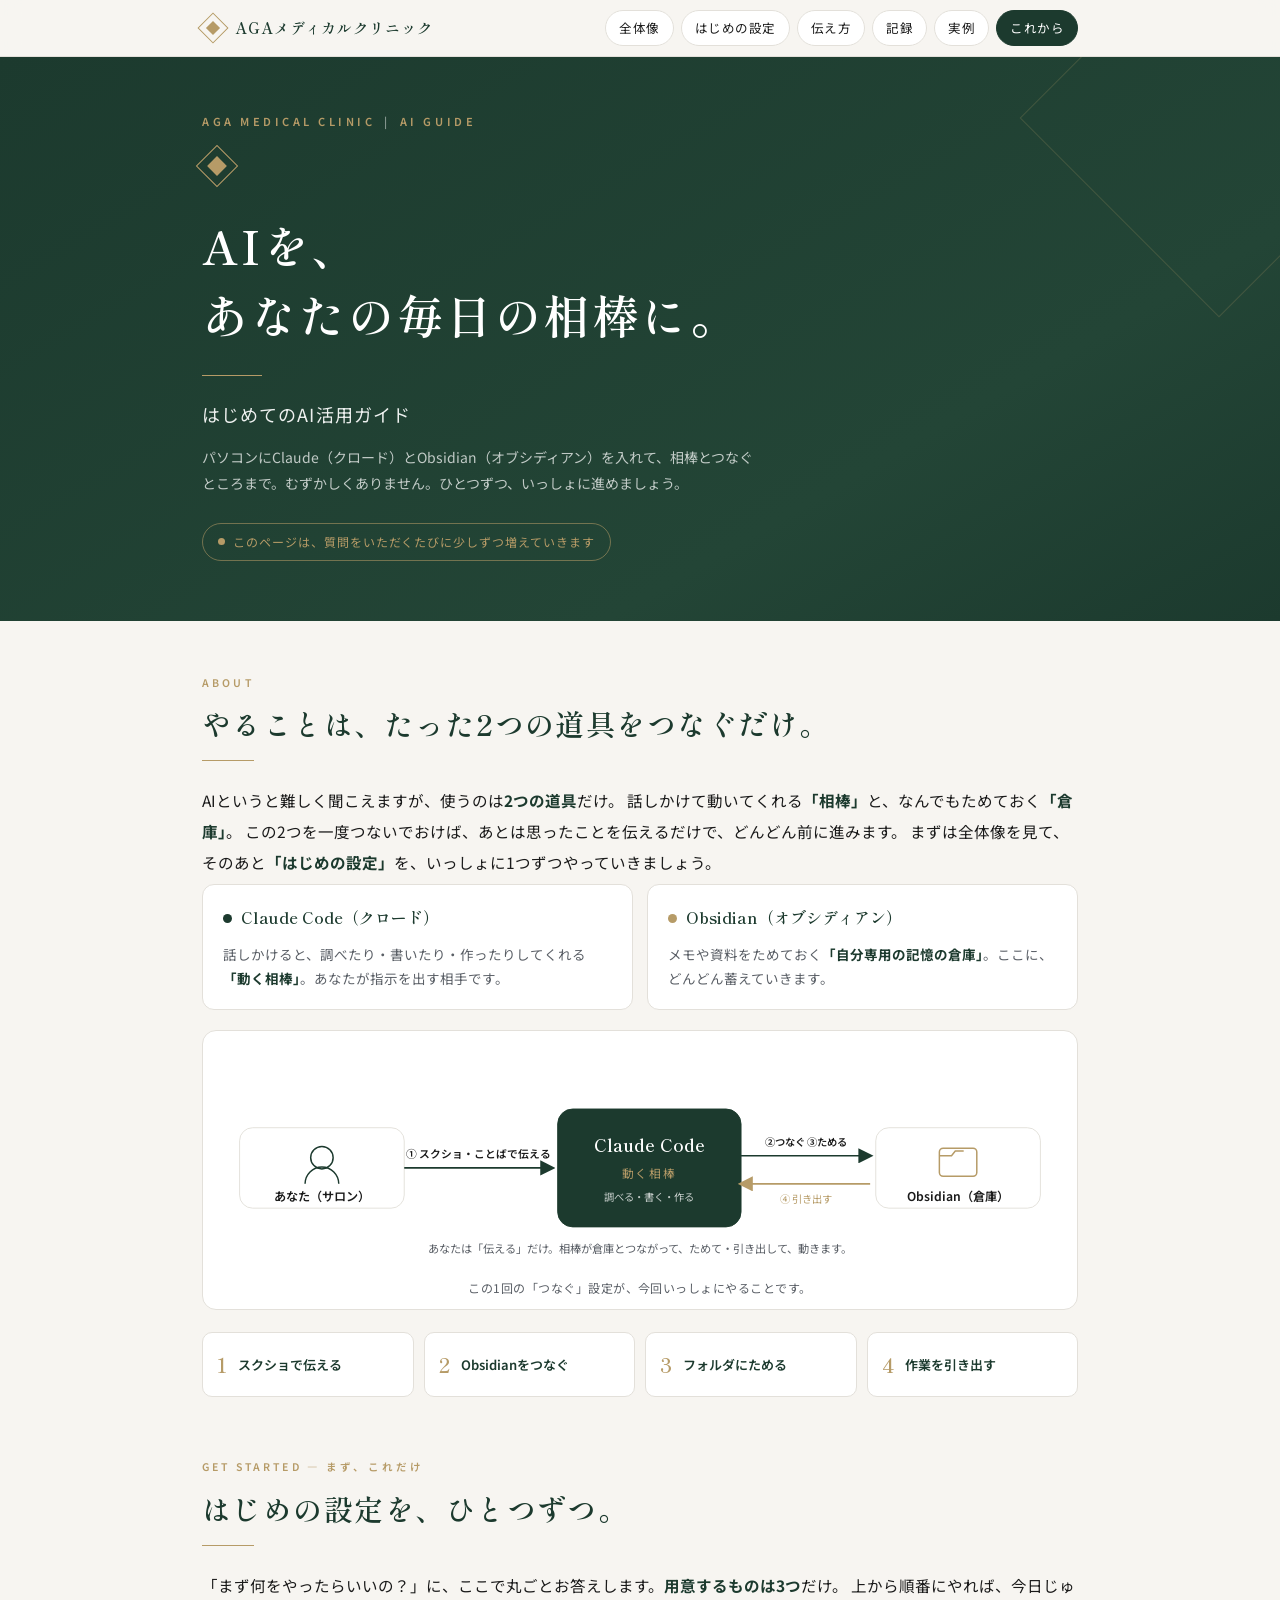
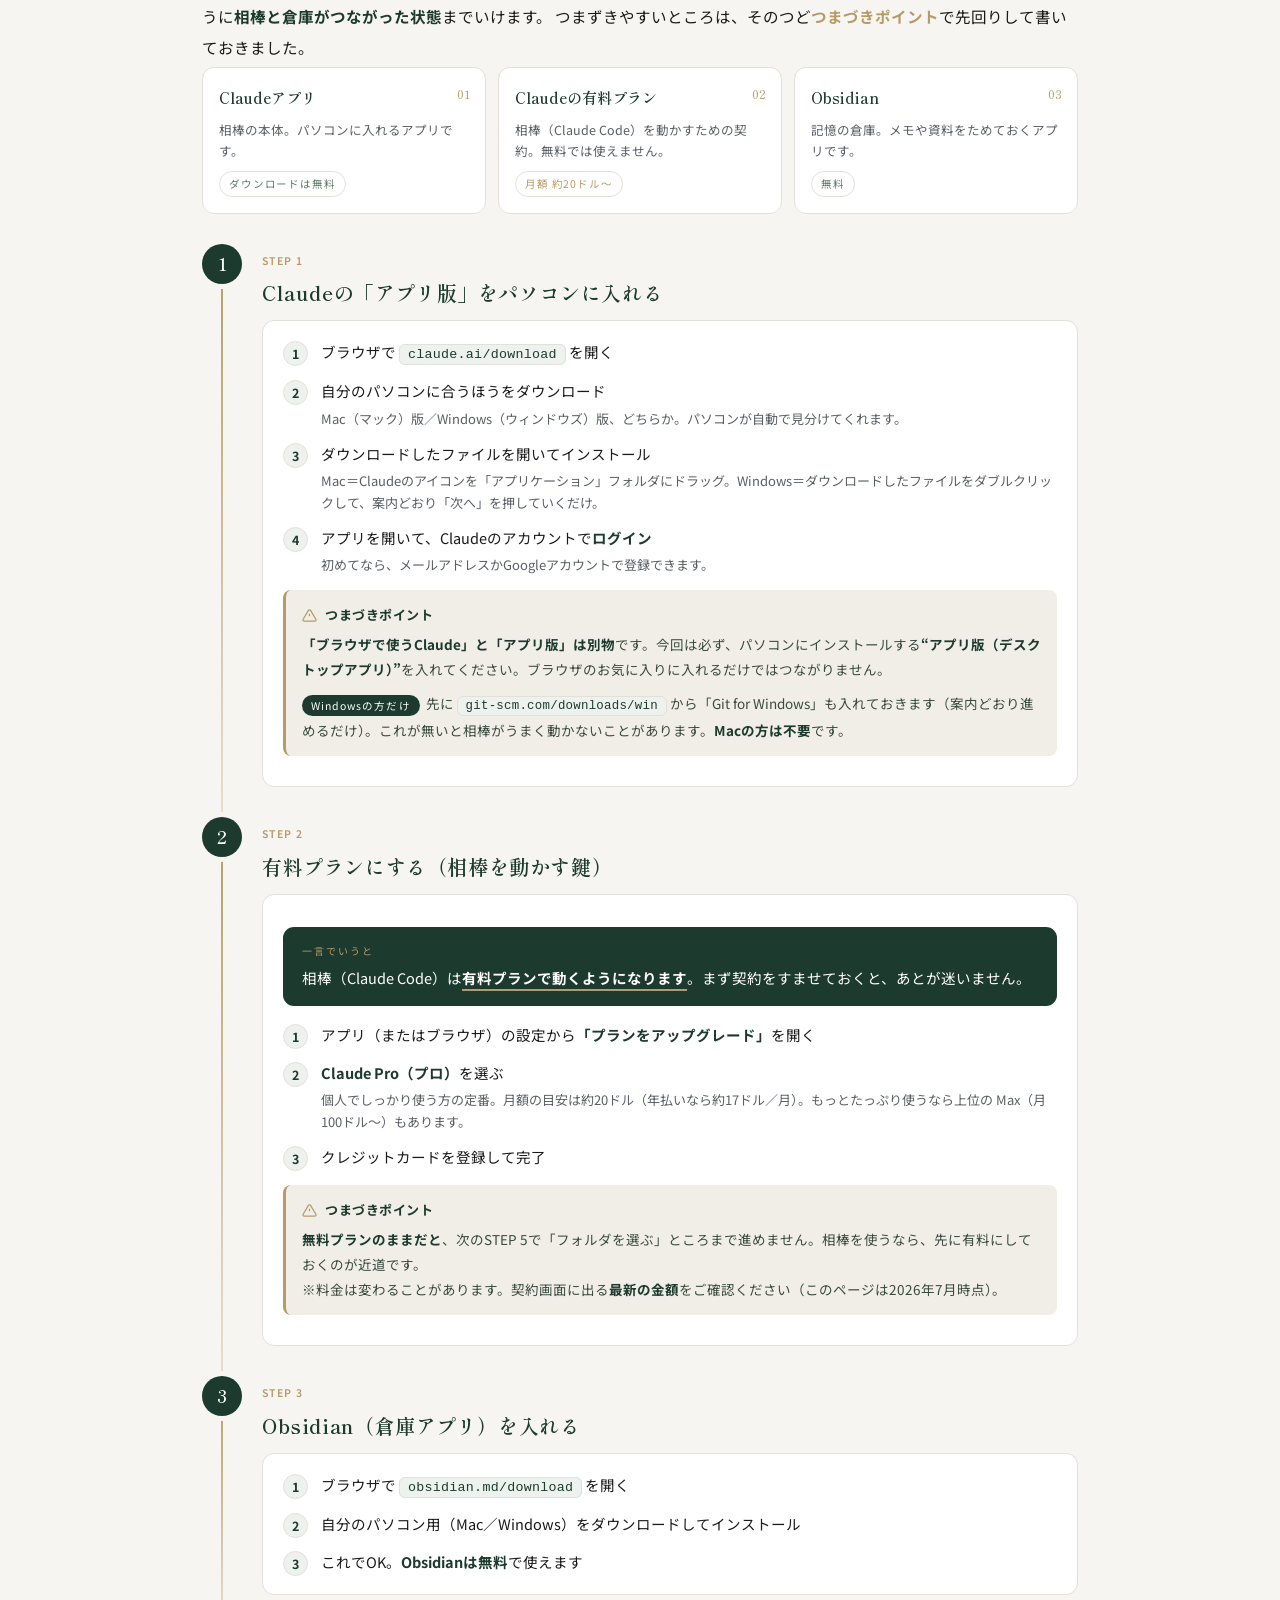
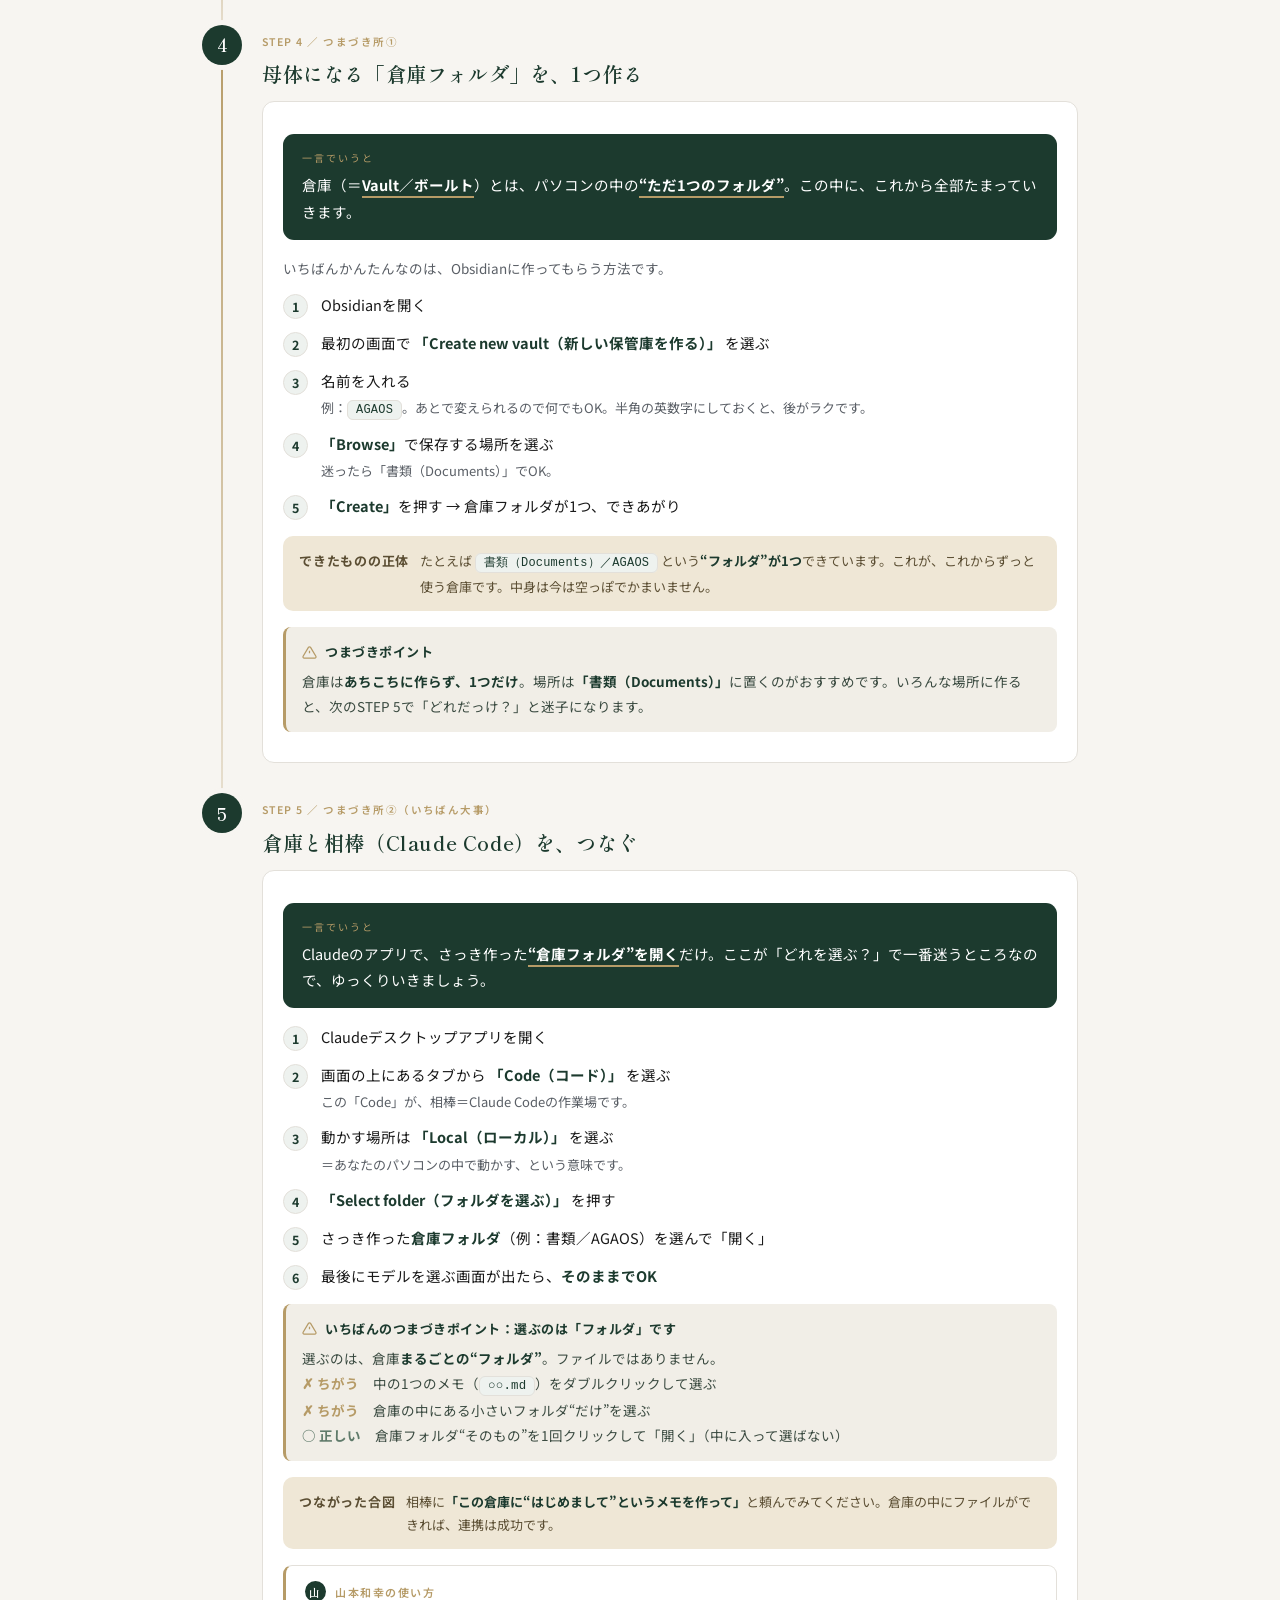
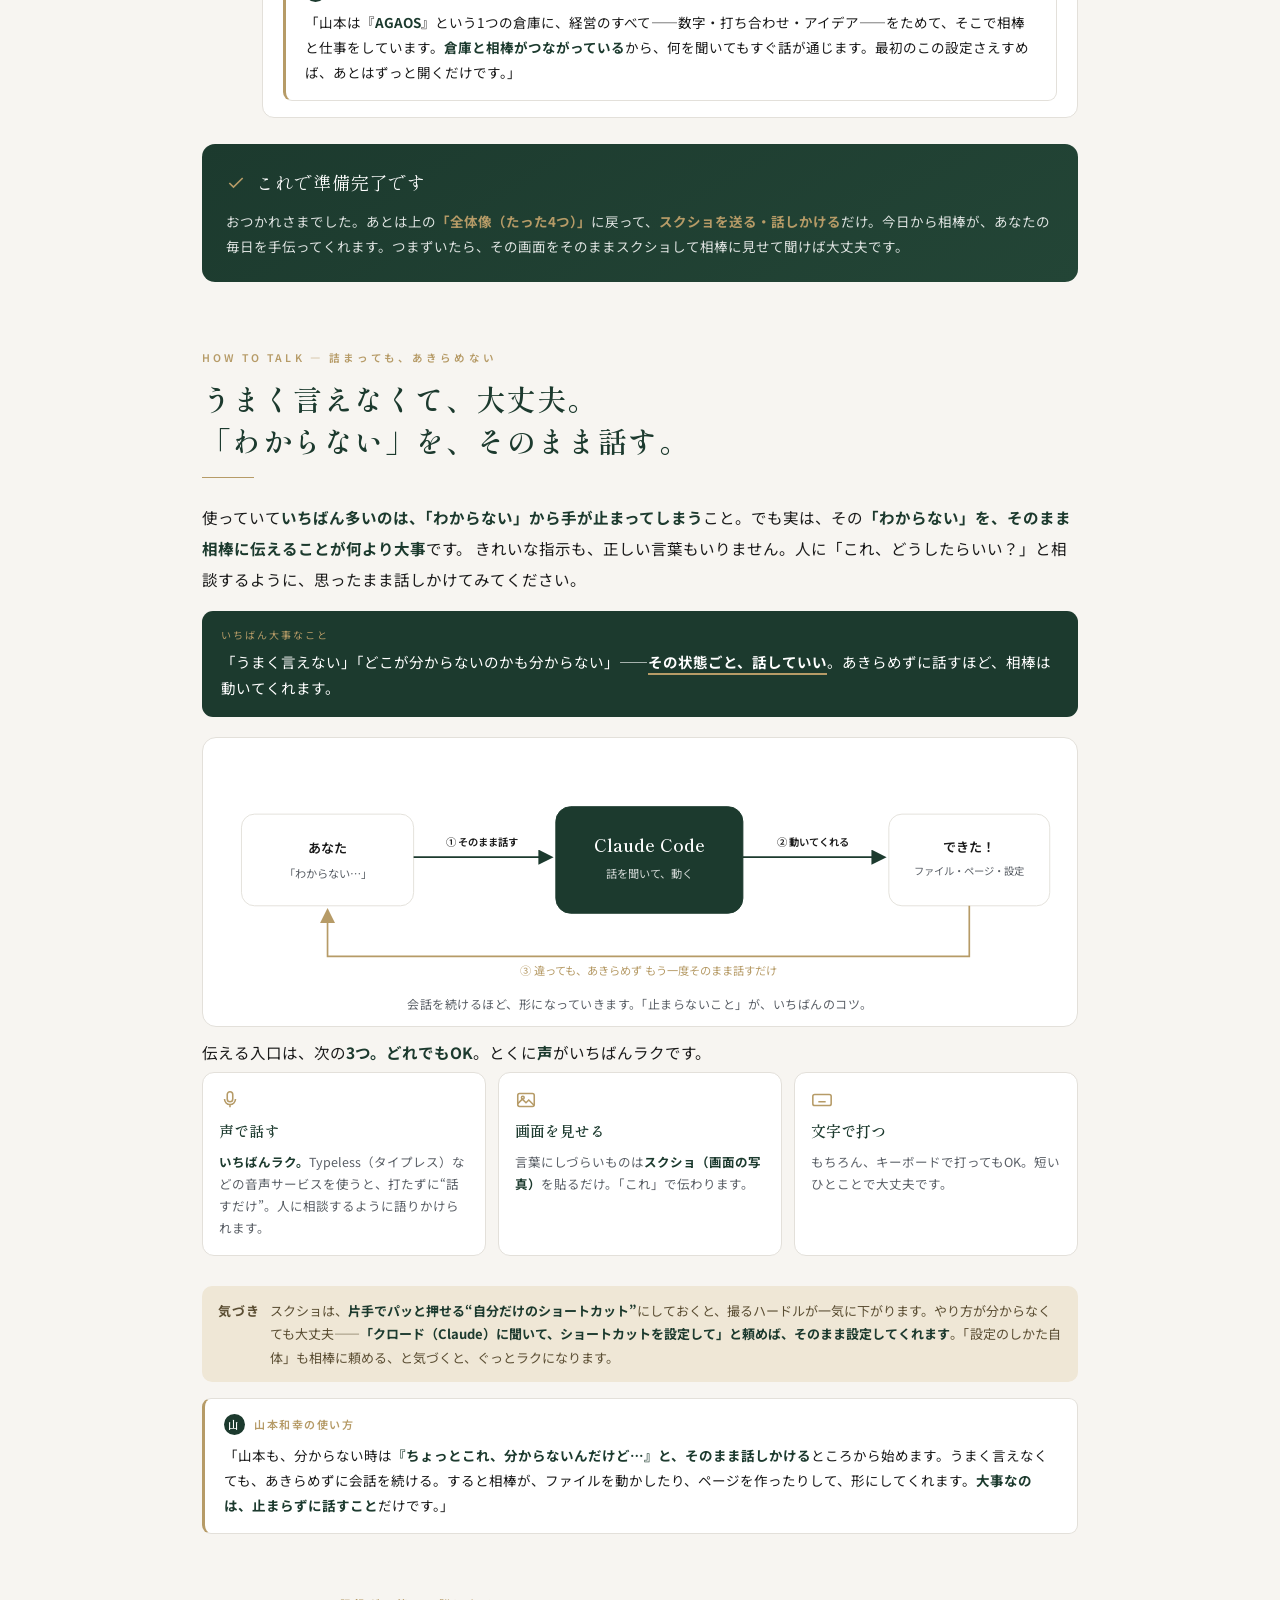
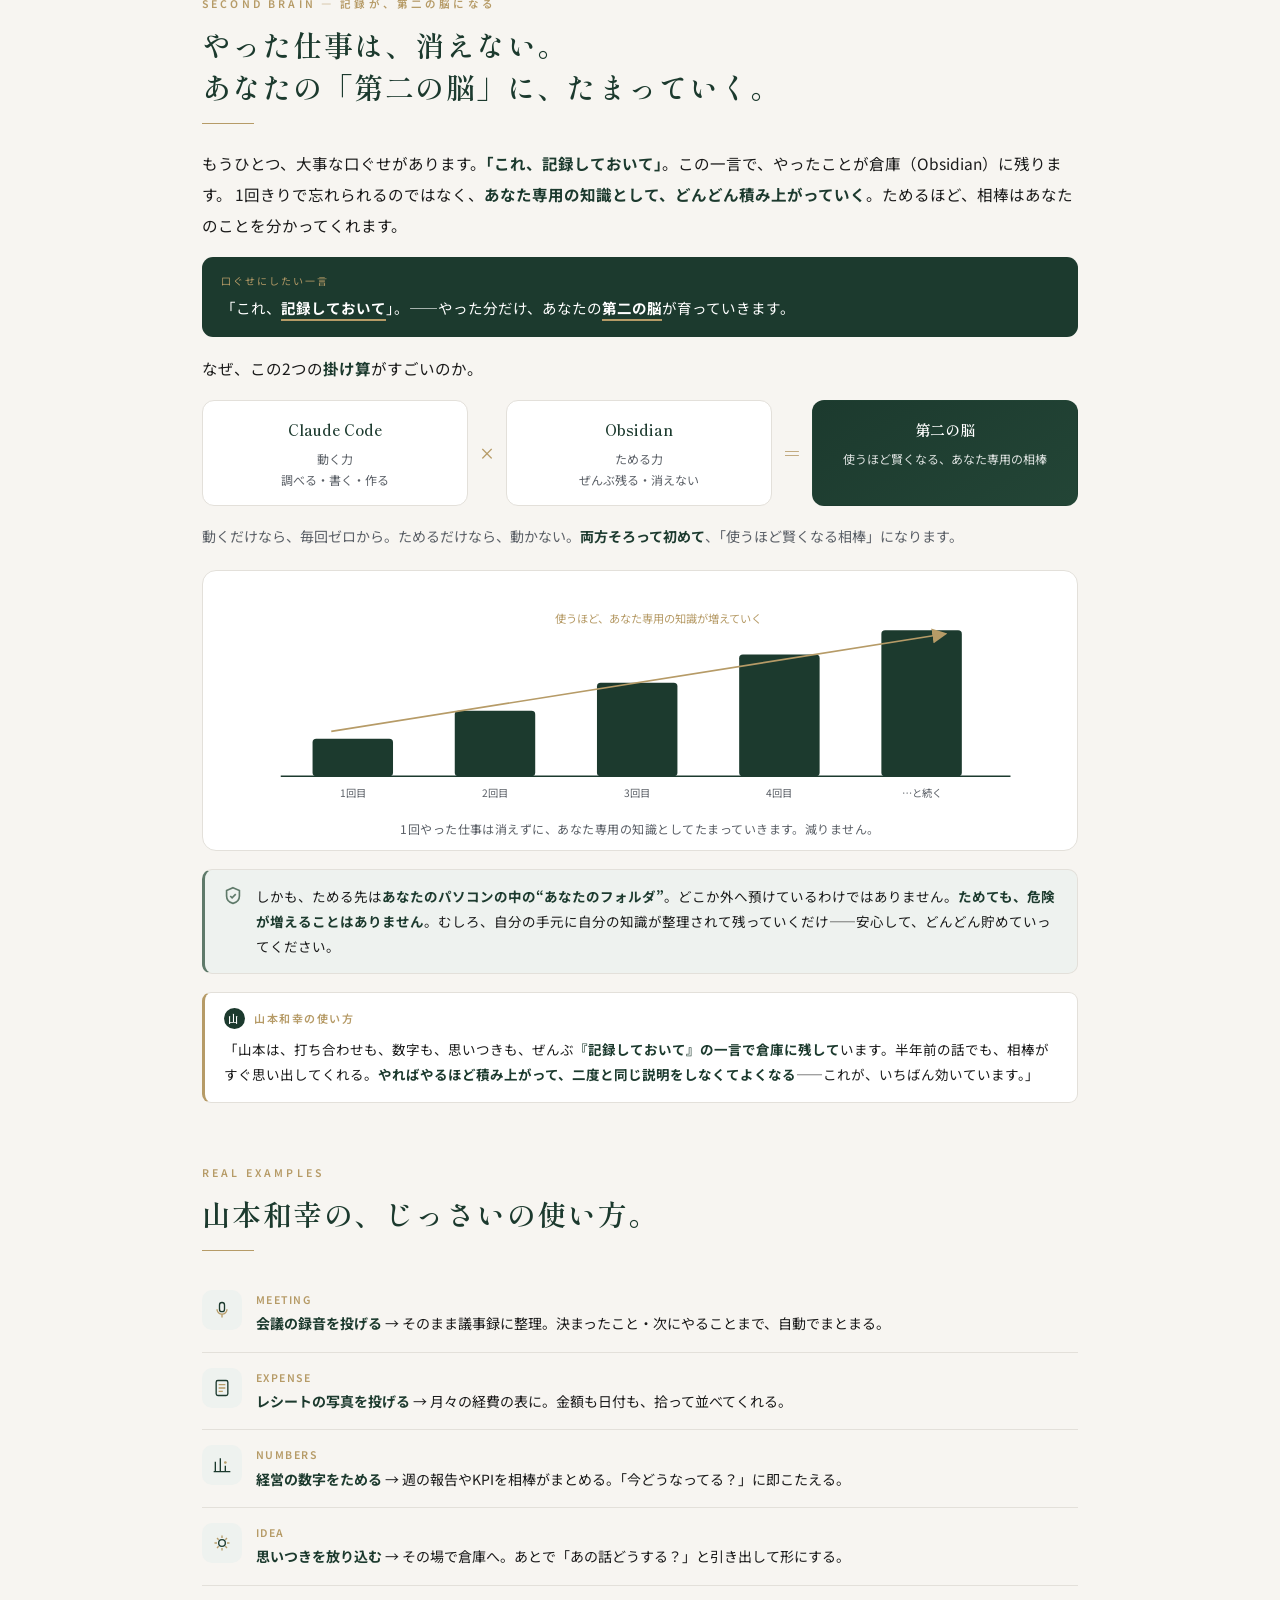
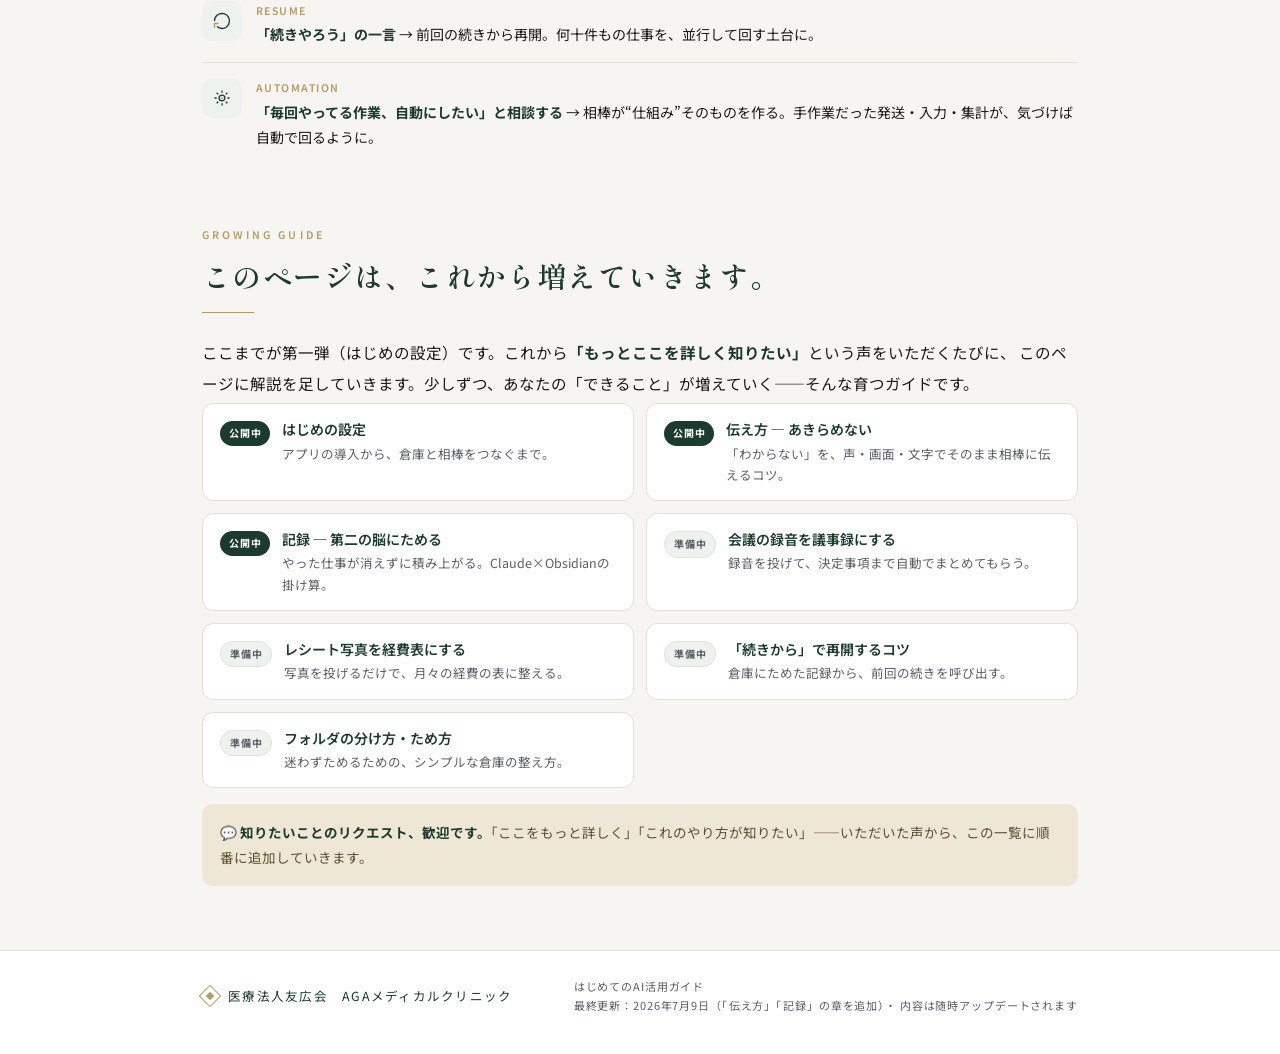
==== index.html @ df923ea2 "AGAメディカルクリニック AI活用ガイド（公開版）v2.1" ====
<!DOCTYPE html>
<html lang="ja">
<head>
<meta charset="UTF-8">
<meta name="viewport" content="width=device-width, initial-scale=1.0">
<title>AIのはじめ方 — AGAメディカルクリニック AI活用ガイド</title>
<meta name="description" content="はじめてのAI活用ガイド。ClaudeとObsidianをパソコンに入れて、相棒とつなぐところまで、ひとつずつ。医療法人友広会 AGAメディカルクリニック。">
<link rel="preconnect" href="https://fonts.googleapis.com">
<link rel="preconnect" href="https://fonts.gstatic.com" crossorigin>
<link href="https://fonts.googleapis.com/css2?family=Shippori+Mincho:wght@500;600;700&family=Noto+Sans+JP:wght@300;400;500;700&display=swap" rel="stylesheet">
<style>
/* =========================================================
   AGAメディカルクリニック — AI活用ガイド（育てるWeb版）
   デザイン正本: A-Forest（wiki/デザインシステム.md）
   基調 = 深緑 #1C3A2E × シャンパンゴールド #B69B67
   フォント = 明朝(見出し) Shippori Mincho / ゴシック(本文) Noto Sans JP
   ※Webフォントが読めない環境では Hiragino / Yu 系にフォールバック
   ========================================================= */

/* ---- トークン（明＝ブランド正本の配色） ---- */
:root{
  --forest:#1C3A2E; --forest2:#234536; --gold:#B69B67; --gold2:#CBB68C; --support:#5F7A6A;

  --bg:#F7F5F1; --card:#FFFFFF; --hairline:#E3E0DA;
  --text:#1A1A1A; --text-soft:#5A5F66; --heading:#1C3A2E;
  --tint:#EEF2EF;                      /* forest-tint：アイコンチップ・注意枠の地 */
  --point-bg:#EFE7D6; --point-ink:#5B4E33;
  --trap-bg:#F1EEE7; --trap-ink:#3A4A40;
  --u-bg:#EEF2EF; --u-ink:#1C3A2E;     /* URL/コマンドのチップ */
  --nav-bg:rgba(247,245,241,.90);
  --hero-from:#1C3A2E; --hero-to:#234536;
  --wire:#1C3A2E;                      /* 図の線・グリフ */

  --serif:'Shippori Mincho','Hiragino Mincho ProN','YuMincho','Yu Mincho',serif;
  --sans:'Noto Sans JP','Hiragino Sans','Hiragino Kaku Gothic ProN','Yu Gothic',sans-serif;
  --mono:'SFMono-Regular',Menlo,Consolas,'Courier New',monospace;
  --maxw:920px;
}

/* ---- トークン（暗＝OS設定に追従。深緑を地にした夜モード） ---- */
@media (prefers-color-scheme:dark){
  :root{
    --bg:#141F19; --card:#1D2C24; --hairline:#2E4034;
    --text:#EAE7DF; --text-soft:#A6B0A8; --heading:#EAE3D5;
    --tint:#22332B;
    --point-bg:#26271E; --point-ink:#DAC79C;
    --trap-bg:#20302A; --trap-ink:#C3D2C8;
    --u-bg:#20302A; --u-ink:#DBE6DE;
    --nav-bg:rgba(18,28,22,.90);
    --hero-from:#0E1712; --hero-to:#1C3A2E;
    --wire:#8AA093;
  }
}
/* 閲覧者のテーマ切替（ルートに data-theme が押される）→ メディアクエリより優先 */
:root[data-theme="light"]{
  --bg:#F7F5F1; --card:#FFFFFF; --hairline:#E3E0DA;
  --text:#1A1A1A; --text-soft:#5A5F66; --heading:#1C3A2E;
  --tint:#EEF2EF; --point-bg:#EFE7D6; --point-ink:#5B4E33;
  --trap-bg:#F1EEE7; --trap-ink:#3A4A40; --u-bg:#EEF2EF; --u-ink:#1C3A2E;
  --nav-bg:rgba(247,245,241,.90); --hero-from:#1C3A2E; --hero-to:#234536; --wire:#1C3A2E;
}
:root[data-theme="dark"]{
  --bg:#141F19; --card:#1D2C24; --hairline:#2E4034;
  --text:#EAE7DF; --text-soft:#A6B0A8; --heading:#EAE3D5;
  --tint:#22332B; --point-bg:#26271E; --point-ink:#DAC79C;
  --trap-bg:#20302A; --trap-ink:#C3D2C8; --u-bg:#20302A; --u-ink:#DBE6DE;
  --nav-bg:rgba(18,28,22,.90); --hero-from:#0E1712; --hero-to:#1C3A2E; --wire:#8AA093;
}

*{margin:0;padding:0;box-sizing:border-box}
html{scroll-behavior:smooth;scroll-padding-top:64px}
body{background:var(--bg);color:var(--text);font-family:var(--sans);
  line-height:1.85;font-size:15.5px;-webkit-font-smoothing:antialiased;text-rendering:optimizeLegibility}
@media (prefers-reduced-motion:reduce){html{scroll-behavior:auto}*{animation:none!important;transition:none!important}}

a{color:inherit}
b,strong{font-weight:700;color:var(--heading)}
::selection{background:rgba(182,155,103,.28)}
:focus-visible{outline:2px solid var(--gold);outline-offset:3px;border-radius:3px}

.wrap{max-width:var(--maxw);margin:0 auto;padding:0 22px}

/* ============ ヘッダー / ナビ ============ */
.topbar{position:sticky;top:0;z-index:50;background:var(--nav-bg);
  -webkit-backdrop-filter:blur(9px);backdrop-filter:blur(9px);border-bottom:1px solid var(--hairline)}
.topbar .wrap{display:flex;align-items:center;gap:16px;height:56px}
.brand{display:flex;align-items:center;gap:11px;flex:0 0 auto;text-decoration:none}
.mk{width:22px;height:22px;border:1.5px solid var(--gold);transform:rotate(45deg);position:relative;flex:0 0 auto}
.mk::after{content:"";position:absolute;inset:5px;background:var(--gold)}
.brand .bt{font-family:var(--serif);font-weight:600;font-size:15px;color:var(--heading);letter-spacing:.06em;white-space:nowrap}
nav{margin-left:auto;display:flex;gap:7px;overflow-x:auto;-webkit-overflow-scrolling:touch;scrollbar-width:none}
nav::-webkit-scrollbar{display:none}
nav a{font-size:12.5px;color:var(--text);text-decoration:none;border:1px solid var(--hairline);
  background:var(--card);border-radius:999px;padding:5px 13px;letter-spacing:.04em;white-space:nowrap;transition:border-color .15s,background .15s,color .15s}
nav a:hover{border-color:var(--gold)}
nav a.active{background:var(--forest);color:#fff;border-color:var(--forest)}

/* ============ ヒーロー ============ */
.hero{background:linear-gradient(150deg,var(--hero-from) 0%,var(--hero-to) 70%,var(--hero-from) 100%);color:#fff;position:relative;overflow:hidden}
.hero::after{content:"";position:absolute;right:-80px;top:-80px;width:280px;height:280px;border:1px solid rgba(182,155,103,.22);transform:rotate(45deg)}
.hero .wrap{padding:54px 22px 60px;position:relative;z-index:1}
.hero .eyebrow{font-size:11px;letter-spacing:.32em;color:var(--gold)}
.hero .eyebrow span{color:rgba(255,255,255,.5);margin:0 9px}
.hero .mk2{width:30px;height:30px;border:1.5px solid var(--gold);transform:rotate(45deg);position:relative;margin:20px 0 30px}
.hero .mk2::after{content:"";position:absolute;inset:7px;background:var(--gold)}
.hero h1{font-family:var(--serif);font-weight:600;font-size:clamp(31px,7vw,46px);letter-spacing:.06em;line-height:1.5;text-wrap:balance}
.hero .grule{width:60px;height:1px;background:var(--gold);margin:26px 0 22px}
.hero .sub{font-size:clamp(15px,2.4vw,18px);letter-spacing:.06em;color:rgba(255,255,255,.92)}
.hero .sub2{font-size:14px;line-height:1.9;color:rgba(255,255,255,.72);margin-top:12px;max-width:40em}
.hero .living{display:inline-flex;align-items:center;gap:8px;margin-top:26px;border:1px solid rgba(182,155,103,.55);
  color:var(--gold);font-size:12px;letter-spacing:.08em;padding:7px 15px;border-radius:999px}
.hero .living .pulse{width:7px;height:7px;border-radius:50%;background:var(--gold);box-shadow:0 0 0 0 rgba(182,155,103,.6);animation:pulse 2.4s infinite}
@keyframes pulse{0%{box-shadow:0 0 0 0 rgba(182,155,103,.55)}70%{box-shadow:0 0 0 7px rgba(182,155,103,0)}100%{box-shadow:0 0 0 0 rgba(182,155,103,0)}}

/* ============ セクション共通 ============ */
section.block{padding:52px 0 8px}
.eyebrow{font-size:10.5px;letter-spacing:.3em;color:var(--gold);font-weight:600}
h2.title{font-family:var(--serif);font-weight:600;font-size:clamp(22px,4.4vw,29px);letter-spacing:.05em;line-height:1.45;color:var(--heading);margin-top:10px;text-wrap:balance}
.rule{width:52px;height:1px;background:var(--gold);margin:16px 0 24px}
.lead{font-size:15.5px;line-height:2;color:var(--text)}
.lead b{color:var(--heading)}

/* URL / コマンドのチップ */
.u{font-family:var(--mono);font-size:.92em;background:var(--u-bg);color:var(--u-ink);
  border:1px solid var(--hairline);border-radius:6px;padding:2px 8px;letter-spacing:.02em;word-break:break-all}

/* 2つの道具カード */
.tools{display:grid;grid-template-columns:1fr 1fr;gap:14px;margin:6px 0}
.tool{background:var(--card);border:1px solid var(--hairline);border-radius:12px;padding:18px 20px}
.tool .tn{font-family:var(--serif);font-size:16px;color:var(--heading);font-weight:600;display:flex;align-items:center;gap:9px}
.tool .dot{width:9px;height:9px;border-radius:50%;flex:0 0 auto}
.tool .td{font-size:13.5px;color:var(--text-soft);line-height:1.8;margin-top:9px}
.tool .td b{color:var(--heading)}

/* 図解 */
.diagram{background:var(--card);border:1px solid var(--hairline);border-radius:14px;padding:20px 16px 10px;margin:20px 0 6px;overflow-x:auto}
.diagram svg{width:100%;min-width:520px;height:auto;display:block}
.dgm .box{fill:var(--card);stroke:var(--hairline);stroke-width:1}
.dgm .hub{fill:var(--forest);stroke:var(--forest)}
.dgm .g{fill:none;stroke:var(--wire);stroke-width:1.6}
.dgm .gg{fill:none;stroke:var(--gold);stroke-width:1.6}
.dgm text{font-family:var(--sans)}
.dgm .t{fill:var(--text);font-weight:600}
.dgm .ts{fill:var(--text-soft)}
.dgm .th{fill:#fff}
.dgm .tg{fill:var(--gold)}
.dgm .wire{stroke:var(--wire);stroke-width:1.8;fill:none}
.dgm .wireg{stroke:var(--gold);stroke-width:1.8;fill:none}
.dgm-cap{text-align:center;font-size:12px;color:var(--text-soft);letter-spacing:.04em;margin-top:2px}
/* SVGアイコンの着色：プレゼン属性ではCSS変数が効かないため、クラス／currentColorで着色する */
.dgm .mkw{fill:var(--wire)}
.dgm .mkg{fill:var(--gold)}
.dgm .serif{font-family:var(--serif)}
.case .ci svg .a{stroke:var(--wire)}
.case .ci svg .b{stroke:var(--gold)}
.case .ci svg .bf{fill:var(--gold)}
.ic-gold{color:var(--gold)}

/* 4ステップ帯 */
.steplist{margin-top:22px;display:grid;grid-template-columns:repeat(4,1fr);gap:10px}
.sl{display:flex;align-items:center;gap:11px;background:var(--card);border:1px solid var(--hairline);border-radius:10px;padding:13px 14px}
.sl .n{font-family:var(--serif);font-size:20px;color:var(--gold);font-weight:600;flex:0 0 auto}
.sl .t{font-size:13px;font-weight:600;color:var(--heading);line-height:1.4}

/* ============ セットアップ（主役） ============ */
.prep{display:grid;grid-template-columns:repeat(3,1fr);gap:12px;margin:4px 0 30px}
.prep .p{background:var(--card);border:1px solid var(--hairline);border-radius:12px;padding:16px 16px;position:relative}
.prep .pn{position:absolute;top:14px;right:15px;font-family:var(--serif);font-size:13px;color:var(--gold)}
.prep .pt{font-family:var(--serif);font-size:15px;color:var(--heading);font-weight:600;padding-right:22px}
.prep .pd{font-size:12.5px;color:var(--text-soft);line-height:1.75;margin-top:7px}
.prep .free{display:inline-block;margin-top:9px;font-size:10.5px;letter-spacing:.08em;color:var(--support);border:1px solid var(--hairline);border-radius:999px;padding:2px 9px}
.prep .paid{color:var(--gold)}

.stepper{position:relative}
.stp{position:relative;padding:0 0 30px 60px}
.stp:last-child{padding-bottom:0}
.stp::before{content:"";position:absolute;left:19px;top:6px;bottom:-6px;width:2px;background:linear-gradient(var(--gold),rgba(182,155,103,.25))}
.stp:last-child::before{display:none}
.stp .node{position:absolute;left:0;top:0;width:40px;height:40px;border-radius:50%;background:var(--forest);color:#fff;
  font-family:var(--serif);font-size:17px;font-weight:600;display:flex;align-items:center;justify-content:center;z-index:1;box-shadow:0 0 0 5px var(--bg)}
.stp .stitle{font-family:var(--serif);font-size:clamp(17px,3.4vw,20px);color:var(--heading);font-weight:600;letter-spacing:.03em;line-height:1.45;padding-top:6px}
.stp .stag{display:inline-block;font-size:10.5px;letter-spacing:.14em;color:var(--gold);font-weight:600;margin-bottom:2px}
.stp .card{background:var(--card);border:1px solid var(--hairline);border-radius:12px;padding:16px 20px;margin-top:13px}

.how{margin:2px 0}
.how .row{display:flex;gap:13px;align-items:flex-start;margin-bottom:11px}
.how .row:last-child{margin-bottom:0}
.how .num{flex:0 0 auto;width:25px;height:25px;border-radius:50%;background:var(--tint);color:var(--heading);
  border:1px solid var(--hairline);font-size:12.5px;font-weight:700;display:flex;align-items:center;justify-content:center;margin-top:2px}
.how .rt{font-size:14.5px;line-height:1.8}
.how .rt b{color:var(--heading)}
.how .sub{display:block;font-size:13px;color:var(--text-soft);margin-top:3px;line-height:1.7}

/* コールアウト各種 */
.oneline{background:var(--forest);color:#fff;border-radius:11px;padding:15px 19px;font-size:14.5px;line-height:1.8;margin:16px 0}
.oneline .lbl{font-size:10px;letter-spacing:.2em;color:var(--gold);display:block;margin-bottom:5px}
.oneline b{color:#fff;border-bottom:2px solid var(--gold);padding-bottom:1px}
.oneline a{color:#fff}

.point{display:flex;gap:11px;align-items:flex-start;background:var(--point-bg);border-radius:10px;padding:13px 16px;margin:16px 0;font-size:13px;line-height:1.8;color:var(--point-ink)}
.point .k{font-weight:700;flex:0 0 auto;letter-spacing:.06em}

.trap{background:var(--trap-bg);border-left:3px solid var(--gold);border-radius:8px;padding:13px 16px;margin:14px 0;font-size:13.5px;line-height:1.85;color:var(--trap-ink)}
.trap .th{display:flex;align-items:center;gap:8px;font-weight:700;color:var(--heading);font-size:13px;letter-spacing:.04em;margin-bottom:5px}
.trap .th svg{flex:0 0 auto}
.trap .ok{color:var(--support);font-weight:700}
.trap .ng{color:var(--gold);font-weight:700}
.trap b{color:var(--heading)}
.trap .os{display:inline-block;font-size:10.5px;letter-spacing:.1em;background:var(--forest);color:#fff;border-radius:999px;padding:1px 9px;margin-right:6px;vertical-align:middle}

.example{background:var(--card);border:1px solid var(--hairline);border-left:3px solid var(--gold);border-radius:9px;padding:15px 19px;margin-top:14px}
.example .el{display:flex;align-items:center;gap:9px;font-size:11px;letter-spacing:.14em;color:var(--gold);font-weight:600;margin-bottom:8px}
.example .avatar{width:21px;height:21px;border-radius:50%;background:var(--forest);color:#fff;font-family:var(--serif);font-size:11px;display:flex;align-items:center;justify-content:center;flex:0 0 auto}
.example .ex{font-size:13.5px;line-height:1.85;color:var(--text)}
.example .ex b{color:var(--heading)}

.done{background:linear-gradient(150deg,var(--hero-from),var(--hero-to));color:#fff;border-radius:13px;padding:22px 24px;margin:26px 0 6px}
.done .dh{font-family:var(--serif);font-size:18px;letter-spacing:.05em;color:#fff;display:flex;align-items:center;gap:10px}
.done .dd{font-size:13.5px;line-height:1.9;color:rgba(255,255,255,.85);margin-top:9px}
.done .dd b{color:var(--gold)}

/* ============ 実例 ============ */
.cases{margin-top:2px}
.case{display:flex;gap:14px;align-items:flex-start;padding:15px 0;border-bottom:1px solid var(--hairline)}
.case:last-child{border-bottom:none}
.case .ci{flex:0 0 auto;width:40px;height:40px;border-radius:10px;background:var(--tint);display:flex;align-items:center;justify-content:center}
.case .ck{font-size:10.5px;color:var(--gold);letter-spacing:.14em;font-weight:600}
.case .ct{font-size:14px;line-height:1.8;margin-top:2px}
.case .ct b{color:var(--heading)}

/* ============ これから増える ============ */
.next-grid{display:grid;grid-template-columns:repeat(2,1fr);gap:12px;margin-top:4px}
.chip{background:var(--card);border:1px solid var(--hairline);border-radius:11px;padding:15px 17px;display:flex;align-items:flex-start;gap:12px}
.chip .cst{flex:0 0 auto;font-size:10px;letter-spacing:.08em;font-weight:700;padding:3px 9px;border-radius:999px;margin-top:2px}
.chip.live .cst{background:var(--forest);color:#fff}
.chip.soon .cst{background:var(--tint);color:var(--text-soft);border:1px solid var(--hairline)}
.chip .cx .cxt{font-size:14px;font-weight:600;color:var(--heading);line-height:1.45}
.chip .cx .cxd{font-size:12.5px;color:var(--text-soft);line-height:1.7;margin-top:3px}
.request{background:var(--point-bg);color:var(--point-ink);border-radius:11px;padding:16px 18px;margin-top:16px;font-size:13.5px;line-height:1.85}
.request b{color:var(--heading)}

/* ============ フッター ============ */
footer{margin-top:56px;border-top:1px solid var(--hairline);background:var(--card)}
footer .wrap{padding:26px 22px 40px;display:flex;flex-wrap:wrap;gap:12px 20px;align-items:center;justify-content:space-between}
footer .fb{display:flex;align-items:center;gap:10px;font-size:12.5px;letter-spacing:.1em;color:var(--heading)}
footer .fm{width:16px;height:16px;border:1.3px solid var(--gold);transform:rotate(45deg);position:relative;flex:0 0 auto}
footer .fm::after{content:"";position:absolute;inset:4px;background:var(--gold)}
footer .fn{font-size:11px;letter-spacing:.08em;color:var(--text-soft);line-height:1.7}

/* 伝え方：入口カードのアイコン */
.pico{display:block;margin-bottom:6px;line-height:0}
/* 記録：掛け算ビジュアル */
.mult{display:flex;align-items:stretch;gap:10px;margin:16px 0;flex-wrap:wrap}
.mult .m{flex:1 1 150px;background:var(--card);border:1px solid var(--hairline);border-radius:12px;padding:15px 14px;text-align:center}
.mult .m.eq{background:linear-gradient(150deg,var(--hero-from),var(--hero-to));border-color:transparent}
.mult .mt{font-family:var(--serif);font-size:15px;color:var(--heading);font-weight:600}
.mult .m.eq .mt{color:#fff}
.mult .md{font-size:12px;color:var(--text-soft);line-height:1.7;margin-top:6px}
.mult .m.eq .md{color:rgba(255,255,255,.85)}
.mult .op{flex:0 0 auto;align-self:center;font-family:var(--serif);font-size:20px;color:var(--gold);font-weight:600}
/* 記録：積み上がりバー（フィルもトークンで＝両テーマ可視） */
.dgm .barf{fill:var(--wire)}
/* 安全の注記 */
.safe{display:flex;gap:12px;align-items:flex-start;background:var(--tint);border:1px solid var(--hairline);border-left:3px solid var(--support);border-radius:10px;padding:14px 17px;margin:18px 0;font-size:13.5px;line-height:1.85;color:var(--text)}
.safe .si{flex:0 0 auto;color:var(--support);margin-top:1px;line-height:0}
.safe b{color:var(--heading)}
/* ============ レスポンシブ ============ */
@media (max-width:680px){
  body{font-size:15px}
  .brand .bt{font-size:13.5px}
  section.block{padding:40px 0 4px}
  .tools,.prep,.steplist,.next-grid{grid-template-columns:1fr}
  .steplist{gap:9px}
  .stp{padding-left:52px;padding-bottom:26px}
  .stp .node{width:36px;height:36px;font-size:16px}
  .stp::before{left:17px}
  .hero .wrap{padding:44px 22px 48px}
  .mult{flex-direction:column}
}
</style>
</head>
<body>

<!-- ============ ヘッダー ============ -->
<header class="topbar">
  <div class="wrap">
    <a class="brand" href="#top"><span class="mk"></span><span class="bt">AGAメディカルクリニック</span></a>
    <nav>
      <a href="#overview">全体像</a>
      <a href="#setup">はじめの設定</a>
      <a href="#talk">伝え方</a>
      <a href="#record">記録</a>
      <a href="#examples">実例</a>
      <a href="#next">これから</a>
    </nav>
  </div>
</header>

<!-- ============ ヒーロー ============ -->
<section class="hero" id="top">
  <div class="wrap">
    <div class="eyebrow">AGA MEDICAL CLINIC<span>|</span>AI GUIDE</div>
    <div class="mk2"></div>
    <h1>AIを、<br>あなたの毎日の相棒に。</h1>
    <div class="grule"></div>
    <div class="sub">はじめてのAI活用ガイド</div>
    <div class="sub2">パソコンにClaude（クロード）とObsidian（オブシディアン）を入れて、相棒とつなぐところまで。むずかしくありません。ひとつずつ、いっしょに進めましょう。</div>
    <span class="living"><span class="pulse"></span>このページは、質問をいただくたびに少しずつ増えていきます</span>
  </div>
</section>

<div class="wrap">

<!-- ============ 全体像 ============ -->
<section class="block" id="overview">
  <div class="eyebrow">ABOUT</div>
  <h2 class="title">やることは、たった2つの道具をつなぐだけ。</h2>
  <div class="rule"></div>
  <p class="lead">
    AIというと難しく聞こえますが、使うのは<b>2つの道具</b>だけ。
    話しかけて動いてくれる<b>「相棒」</b>と、なんでもためておく<b>「倉庫」</b>。
    この2つを一度つないでおけば、あとは思ったことを伝えるだけで、どんどん前に進みます。
    まずは全体像を見て、そのあと<b>「はじめの設定」</b>を、いっしょに1つずつやっていきましょう。
  </p>

  <div class="tools">
    <div class="tool">
      <div class="tn"><span class="dot" style="background:var(--forest)"></span>Claude Code（クロード）</div>
      <div class="td">話しかけると、調べたり・書いたり・作ったりしてくれる<b>「動く相棒」</b>。あなたが指示を出す相手です。</div>
    </div>
    <div class="tool">
      <div class="tn"><span class="dot" style="background:var(--gold)"></span>Obsidian（オブシディアン）</div>
      <div class="td">メモや資料をためておく<b>「自分専用の記憶の倉庫」</b>。ここに、どんどん蓄えていきます。</div>
    </div>
  </div>

  <div class="diagram">
    <svg class="dgm" viewBox="0 0 900 240" xmlns="http://www.w3.org/2000/svg" role="img" aria-label="あなたが相棒に伝え、相棒が倉庫にためて引き出す流れ図">
      <defs>
        <marker id="ar" markerWidth="9" markerHeight="9" refX="7" refY="4.5" orient="auto"><path class="mkw" d="M0,0 L9,4.5 L0,9 Z"/></marker>
        <marker id="arg" markerWidth="9" markerHeight="9" refX="7" refY="4.5" orient="auto"><path class="mkg" d="M0,0 L9,4.5 L0,9 Z"/></marker>
      </defs>
      <!-- あなた -->
      <rect class="box" x="22" y="82" width="176" height="86" rx="14"/>
      <circle class="g" cx="110" cy="114" r="12"/>
      <path class="g" d="M92 142 a18 18 0 0 1 36 0"/>
      <text class="t" x="110" y="160" text-anchor="middle" font-size="13">あなた（サロン）</text>
      <!-- Claude Code -->
      <rect class="hub" x="362" y="62" width="196" height="126" rx="16"/>
      <text class="th serif" x="460" y="108" text-anchor="middle" font-size="19" font-weight="600">Claude Code</text>
      <text class="tg" x="460" y="136" text-anchor="middle" font-size="12.5" letter-spacing="2">動く相棒</text>
      <text x="460" y="160" text-anchor="middle" font-size="11" fill="rgba(255,255,255,.75)">調べる・書く・作る</text>
      <!-- Obsidian -->
      <rect class="box" x="702" y="82" width="176" height="86" rx="14"/>
      <rect class="gg" x="770" y="104" width="40" height="30" rx="4"/>
      <path class="gg" d="M770 112 h13 l4 -5 h9"/>
      <text class="t" x="790" y="160" text-anchor="middle" font-size="13">Obsidian（倉庫）</text>
      <!-- 矢印 -->
      <line class="wire" x1="198" y1="125" x2="356" y2="125" marker-end="url(#ar)"/>
      <text class="t" x="277" y="114" text-anchor="middle" font-size="11.5">① スクショ・ことばで伝える</text>
      <line class="wire" x1="558" y1="112" x2="696" y2="112" marker-end="url(#ar)"/>
      <text class="t" x="627" y="102" text-anchor="middle" font-size="11">②つなぐ ③ためる</text>
      <line class="wireg" x1="696" y1="142" x2="558" y2="142" marker-end="url(#arg)"/>
      <text class="tg" x="627" y="162" text-anchor="middle" font-size="11">④ 引き出す</text>
      <text class="ts" x="450" y="216" text-anchor="middle" font-size="12">あなたは「伝える」だけ。相棒が倉庫とつながって、ためて・引き出して、動きます。</text>
    </svg>
    <div class="dgm-cap">この1回の「つなぐ」設定が、今回いっしょにやることです。</div>
  </div>

  <div class="steplist">
    <div class="sl"><span class="n">1</span><span class="t">スクショで伝える</span></div>
    <div class="sl"><span class="n">2</span><span class="t">Obsidianをつなぐ</span></div>
    <div class="sl"><span class="n">3</span><span class="t">フォルダにためる</span></div>
    <div class="sl"><span class="n">4</span><span class="t">作業を引き出す</span></div>
  </div>
</section>

<!-- ============ はじめの設定（主役） ============ -->
<section class="block" id="setup">
  <div class="eyebrow">GET STARTED — まず、これだけ</div>
  <h2 class="title">はじめの設定を、ひとつずつ。</h2>
  <div class="rule"></div>
  <p class="lead">
    「まず何をやったらいいの？」に、ここで丸ごとお答えします。<b>用意するものは3つ</b>だけ。
    上から順番にやれば、今日じゅうに<b>相棒と倉庫がつながった状態</b>までいけます。
    つまずきやすいところは、そのつど<span style="color:var(--gold);font-weight:700">つまづきポイント</span>で先回りして書いておきました。
  </p>

  <!-- 用意するもの -->
  <div class="prep">
    <div class="p">
      <div class="pn">01</div>
      <div class="pt">Claudeアプリ</div>
      <div class="pd">相棒の本体。パソコンに入れるアプリです。</div>
      <span class="free">ダウンロードは無料</span>
    </div>
    <div class="p">
      <div class="pn">02</div>
      <div class="pt">Claudeの有料プラン</div>
      <div class="pd">相棒（Claude Code）を動かすための契約。無料では使えません。</div>
      <span class="free paid">月額 約20ドル〜</span>
    </div>
    <div class="p">
      <div class="pn">03</div>
      <div class="pt">Obsidian</div>
      <div class="pd">記憶の倉庫。メモや資料をためておくアプリです。</div>
      <span class="free">無料</span>
    </div>
  </div>

  <div class="stepper">

    <!-- STEP 1 -->
    <div class="stp">
      <div class="node">1</div>
      <span class="stag">STEP 1</span>
      <div class="stitle">Claudeの「アプリ版」をパソコンに入れる</div>
      <div class="card">
        <div class="how">
          <div class="row"><span class="num">1</span><span class="rt">ブラウザで <span class="u">claude.ai/download</span> を開く</span></div>
          <div class="row"><span class="num">2</span><span class="rt">自分のパソコンに合うほうをダウンロード<span class="sub">Mac（マック）版／Windows（ウィンドウズ）版、どちらか。パソコンが自動で見分けてくれます。</span></span></div>
          <div class="row"><span class="num">3</span><span class="rt">ダウンロードしたファイルを開いてインストール<span class="sub">Mac＝Claudeのアイコンを「アプリケーション」フォルダにドラッグ。Windows＝ダウンロードしたファイルをダブルクリックして、案内どおり「次へ」を押していくだけ。</span></span></div>
          <div class="row"><span class="num">4</span><span class="rt">アプリを開いて、Claudeのアカウントで<b>ログイン</b><span class="sub">初めてなら、メールアドレスかGoogleアカウントで登録できます。</span></span></div>
        </div>
        <div class="trap">
          <div class="th"><svg width="15" height="15" viewBox="0 0 24 24" fill="none" stroke="currentColor" stroke-width="2" class="ic-gold"><path d="M12 9v4M12 17h.01M10.3 3.9 1.8 18a2 2 0 0 0 1.7 3h17a2 2 0 0 0 1.7-3L13.7 3.9a2 2 0 0 0-3.4 0z"/></svg>つまづきポイント</div>
          <b>「ブラウザで使うClaude」と「アプリ版」は別物</b>です。今回は必ず、パソコンにインストールする<b>“アプリ版（デスクトップアプリ）”</b>を入れてください。ブラウザのお気に入りに入れるだけではつながりません。
          <div style="margin-top:9px"><span class="os">Windowsの方だけ</span>先に <span class="u">git-scm.com/downloads/win</span> から「Git for Windows」も入れておきます（案内どおり進めるだけ）。これが無いと相棒がうまく動かないことがあります。<b>Macの方は不要</b>です。</div>
        </div>
      </div>
    </div>

    <!-- STEP 2 -->
    <div class="stp">
      <div class="node">2</div>
      <span class="stag">STEP 2</span>
      <div class="stitle">有料プランにする（相棒を動かす鍵）</div>
      <div class="card">
        <div class="oneline"><span class="lbl">一言でいうと</span>相棒（Claude Code）は<b>有料プランで動くようになります</b>。まず契約をすませておくと、あとが迷いません。</div>
        <div class="how">
          <div class="row"><span class="num">1</span><span class="rt">アプリ（またはブラウザ）の設定から<b>「プランをアップグレード」</b>を開く</span></div>
          <div class="row"><span class="num">2</span><span class="rt"><b>Claude Pro（プロ）</b>を選ぶ<span class="sub">個人でしっかり使う方の定番。月額の目安は約20ドル（年払いなら約17ドル／月）。もっとたっぷり使うなら上位の Max（月100ドル〜）もあります。</span></span></div>
          <div class="row"><span class="num">3</span><span class="rt">クレジットカードを登録して完了</span></div>
        </div>
        <div class="trap">
          <div class="th"><svg width="15" height="15" viewBox="0 0 24 24" fill="none" stroke="currentColor" stroke-width="2" class="ic-gold"><path d="M12 9v4M12 17h.01M10.3 3.9 1.8 18a2 2 0 0 0 1.7 3h17a2 2 0 0 0 1.7-3L13.7 3.9a2 2 0 0 0-3.4 0z"/></svg>つまづきポイント</div>
          <b>無料プランのままだと</b>、次のSTEP 5で「フォルダを選ぶ」ところまで進めません。相棒を使うなら、先に有料にしておくのが近道です。<br>※料金は変わることがあります。契約画面に出る<b>最新の金額</b>をご確認ください（このページは2026年7月時点）。
        </div>
      </div>
    </div>

    <!-- STEP 3 -->
    <div class="stp">
      <div class="node">3</div>
      <span class="stag">STEP 3</span>
      <div class="stitle">Obsidian（倉庫アプリ）を入れる</div>
      <div class="card">
        <div class="how">
          <div class="row"><span class="num">1</span><span class="rt">ブラウザで <span class="u">obsidian.md/download</span> を開く</span></div>
          <div class="row"><span class="num">2</span><span class="rt">自分のパソコン用（Mac／Windows）をダウンロードしてインストール</span></div>
          <div class="row"><span class="num">3</span><span class="rt">これでOK。<b>Obsidianは無料</b>で使えます</span></div>
        </div>
      </div>
    </div>

    <!-- STEP 4 -->
    <div class="stp">
      <div class="node">4</div>
      <span class="stag">STEP 4 ／ つまづき所①</span>
      <div class="stitle">母体になる「倉庫フォルダ」を、1つ作る</div>
      <div class="card">
        <div class="oneline"><span class="lbl">一言でいうと</span>倉庫（＝<b>Vault／ボールト</b>）とは、パソコンの中の<b>“ただ1つのフォルダ”</b>。この中に、これから全部たまっていきます。</div>
        <p style="font-size:13.5px;color:var(--text-soft);line-height:1.8;margin:2px 0 12px">いちばんかんたんなのは、Obsidianに作ってもらう方法です。</p>
        <div class="how">
          <div class="row"><span class="num">1</span><span class="rt">Obsidianを開く</span></div>
          <div class="row"><span class="num">2</span><span class="rt">最初の画面で <b>「Create new vault（新しい保管庫を作る）」</b> を選ぶ</span></div>
          <div class="row"><span class="num">3</span><span class="rt">名前を入れる<span class="sub">例：<span class="u">AGAOS</span>。あとで変えられるので何でもOK。半角の英数字にしておくと、後がラクです。</span></span></div>
          <div class="row"><span class="num">4</span><span class="rt"><b>「Browse」</b>で保存する場所を選ぶ<span class="sub">迷ったら「書類（Documents）」でOK。</span></span></div>
          <div class="row"><span class="num">5</span><span class="rt"><b>「Create」</b>を押す → 倉庫フォルダが1つ、できあがり</span></div>
        </div>
        <div class="point"><span class="k">できたものの正体</span><span>たとえば <span class="u">書類（Documents）／AGAOS</span> という<b>“フォルダ”が1つ</b>できています。これが、これからずっと使う倉庫です。中身は今は空っぽでかまいません。</span></div>
        <div class="trap">
          <div class="th"><svg width="15" height="15" viewBox="0 0 24 24" fill="none" stroke="currentColor" stroke-width="2" class="ic-gold"><path d="M12 9v4M12 17h.01M10.3 3.9 1.8 18a2 2 0 0 0 1.7 3h17a2 2 0 0 0 1.7-3L13.7 3.9a2 2 0 0 0-3.4 0z"/></svg>つまづきポイント</div>
          倉庫は<b>あちこちに作らず、1つだけ</b>。場所は<b>「書類（Documents）」</b>に置くのがおすすめです。いろんな場所に作ると、次のSTEP 5で「どれだっけ？」と迷子になります。
        </div>
      </div>
    </div>

    <!-- STEP 5 -->
    <div class="stp">
      <div class="node">5</div>
      <span class="stag">STEP 5 ／ つまづき所②（いちばん大事）</span>
      <div class="stitle">倉庫と相棒（Claude Code）を、つなぐ</div>
      <div class="card">
        <div class="oneline"><span class="lbl">一言でいうと</span>Claudeのアプリで、さっき作った<b>“倉庫フォルダ”を開く</b>だけ。ここが「どれを選ぶ？」で一番迷うところなので、ゆっくりいきましょう。</div>
        <div class="how">
          <div class="row"><span class="num">1</span><span class="rt">Claudeデスクトップアプリを開く</span></div>
          <div class="row"><span class="num">2</span><span class="rt">画面の上にあるタブから <b>「Code（コード）」</b> を選ぶ<span class="sub">この「Code」が、相棒＝Claude Codeの作業場です。</span></span></div>
          <div class="row"><span class="num">3</span><span class="rt">動かす場所は <b>「Local（ローカル）」</b> を選ぶ<span class="sub">＝あなたのパソコンの中で動かす、という意味です。</span></span></div>
          <div class="row"><span class="num">4</span><span class="rt"><b>「Select folder（フォルダを選ぶ）」</b> を押す</span></div>
          <div class="row"><span class="num">5</span><span class="rt">さっき作った<b>倉庫フォルダ</b>（例：書類／AGAOS）を選んで「開く」</span></div>
          <div class="row"><span class="num">6</span><span class="rt">最後にモデルを選ぶ画面が出たら、<b>そのままでOK</b></span></div>
        </div>
        <div class="trap">
          <div class="th"><svg width="15" height="15" viewBox="0 0 24 24" fill="none" stroke="currentColor" stroke-width="2" class="ic-gold"><path d="M12 9v4M12 17h.01M10.3 3.9 1.8 18a2 2 0 0 0 1.7 3h17a2 2 0 0 0 1.7-3L13.7 3.9a2 2 0 0 0-3.4 0z"/></svg>いちばんのつまづきポイント：選ぶのは「フォルダ」です</div>
          選ぶのは、倉庫<b>まるごとの“フォルダ”</b>。ファイルではありません。<br>
          <span class="ng">✗ ちがう</span>　中の1つのメモ（<span class="u">○○.md</span>）をダブルクリックして選ぶ<br>
          <span class="ng">✗ ちがう</span>　倉庫の中にある小さいフォルダ“だけ”を選ぶ<br>
          <span class="ok">○ 正しい</span>　倉庫フォルダ“そのもの”を1回クリックして「開く」（中に入って選ばない）
        </div>
        <div class="point"><span class="k">つながった合図</span><span>相棒に<b>「この倉庫に“はじめまして”というメモを作って」</b>と頼んでみてください。倉庫の中にファイルができれば、連携は成功です。</span></div>
        <div class="example">
          <div class="el"><span class="avatar">山</span>山本和幸の使い方</div>
          <div class="ex">「山本は『<b>AGAOS</b>』という1つの倉庫に、経営のすべて——数字・打ち合わせ・アイデア——をためて、そこで相棒と仕事をしています。<b>倉庫と相棒がつながっている</b>から、何を聞いてもすぐ話が通じます。最初のこの設定さえすめば、あとはずっと開くだけです。」</div>
        </div>
      </div>
    </div>

  </div>

  <div class="done">
    <div class="dh"><svg width="20" height="20" viewBox="0 0 24 24" fill="none" stroke="currentColor" stroke-width="2" class="ic-gold"><path d="M20 6 9 17l-5-5"/></svg>これで準備完了です</div>
    <div class="dd">おつかれさまでした。あとは上の<b>「全体像（たった4つ）」</b>に戻って、<b>スクショを送る・話しかける</b>だけ。今日から相棒が、あなたの毎日を手伝ってくれます。つまずいたら、その画面をそのままスクショして相棒に見せて聞けば大丈夫です。</div>
  </div>
</section>

<!-- ============ 伝え方（詰まっても、あきらめない） ============ -->
<section class="block" id="talk">
  <div class="eyebrow">HOW TO TALK — 詰まっても、あきらめない</div>
  <h2 class="title">うまく言えなくて、大丈夫。<br>「わからない」を、そのまま話す。</h2>
  <div class="rule"></div>
  <p class="lead">
    使っていて<b>いちばん多いのは、「わからない」から手が止まってしまう</b>こと。でも実は、その<b>「わからない」を、そのまま相棒に伝えることが何より大事</b>です。
    きれいな指示も、正しい言葉もいりません。人に「これ、どうしたらいい？」と相談するように、思ったまま話しかけてみてください。
  </p>

  <div class="oneline"><span class="lbl">いちばん大事なこと</span>「うまく言えない」「どこが分からないのかも分からない」——<b>その状態ごと、話していい</b>。あきらめずに話すほど、相棒は動いてくれます。</div>

  <div class="diagram">
    <svg class="dgm" viewBox="0 0 900 250" xmlns="http://www.w3.org/2000/svg" role="img" aria-label="「わからない」と話しかけると相棒が動いてくれる。違ってももう一度話す、という会話ループの図">
      <defs>
        <marker id="ar-t" markerWidth="9" markerHeight="9" refX="7" refY="4.5" orient="auto"><path class="mkw" d="M0,0 L9,4.5 L0,9 Z"/></marker>
        <marker id="arg-t" markerWidth="9" markerHeight="9" refX="7" refY="4.5" orient="auto"><path class="mkg" d="M0,0 L9,4.5 L0,9 Z"/></marker>
      </defs>
      <rect class="box" x="24" y="60" width="184" height="98" rx="14"/>
      <text class="t" x="116" y="102" text-anchor="middle" font-size="14">あなた</text>
      <text class="ts" x="116" y="128" text-anchor="middle" font-size="12">「わからない…」</text>
      <rect class="hub" x="360" y="52" width="200" height="114" rx="16"/>
      <text class="th serif" x="460" y="100" text-anchor="middle" font-size="19" font-weight="600">Claude Code</text>
      <text x="460" y="128" text-anchor="middle" font-size="12" fill="rgba(255,255,255,.8)">話を聞いて、動く</text>
      <rect class="box" x="716" y="60" width="172" height="98" rx="14"/>
      <text class="t" x="802" y="100" text-anchor="middle" font-size="14">できた！</text>
      <text class="ts" x="802" y="125" text-anchor="middle" font-size="11">ファイル・ページ・設定</text>
      <line class="wire" x1="208" y1="106" x2="354" y2="106" marker-end="url(#ar-t)"/>
      <text class="t" x="281" y="94" text-anchor="middle" font-size="11">① そのまま話す</text>
      <line class="wire" x1="560" y1="106" x2="710" y2="106" marker-end="url(#ar-t)"/>
      <text class="t" x="635" y="94" text-anchor="middle" font-size="11">② 動いてくれる</text>
      <path class="wireg" d="M802 158 V212 H116 V164" marker-end="url(#arg-t)"/>
      <text class="tg" x="459" y="232" text-anchor="middle" font-size="12">③ 違っても、あきらめず もう一度そのまま話すだけ</text>
    </svg>
    <div class="dgm-cap">会話を続けるほど、形になっていきます。「止まらないこと」が、いちばんのコツ。</div>
  </div>

  <p class="lead" style="margin-top:10px">伝える入口は、次の<b>3つ。どれでもOK</b>。とくに<b>声</b>がいちばんラクです。</p>
  <div class="prep">
    <div class="p">
      <span class="pico ic-gold"><svg width="22" height="22" viewBox="0 0 24 24" fill="none" stroke="currentColor" stroke-width="1.7"><rect x="9" y="3" width="6" height="11" rx="3"/><path d="M6 11a6 6 0 0 0 12 0M12 17v3"/></svg></span>
      <div class="pt">声で話す</div>
      <div class="pd"><b>いちばんラク。</b>Typeless（タイプレス）などの音声サービスを使うと、打たずに“話すだけ”。人に相談するように語りかけられます。</div>
    </div>
    <div class="p">
      <span class="pico ic-gold"><svg width="22" height="22" viewBox="0 0 24 24" fill="none" stroke="currentColor" stroke-width="1.7"><rect x="3" y="5" width="18" height="14" rx="2"/><path d="M3 16l5-5 4 4 3-3 6 6"/><circle cx="8.5" cy="9.5" r="1.5"/></svg></span>
      <div class="pt">画面を見せる</div>
      <div class="pd">言葉にしづらいものは<b>スクショ（画面の写真）</b>を貼るだけ。「これ」で伝わります。</div>
    </div>
    <div class="p">
      <span class="pico ic-gold"><svg width="22" height="22" viewBox="0 0 24 24" fill="none" stroke="currentColor" stroke-width="1.7"><rect x="2" y="6" width="20" height="12" rx="2"/><path d="M6 10h.01M10 10h.01M14 10h.01M18 10h.01M8 14h8"/></svg></span>
      <div class="pt">文字で打つ</div>
      <div class="pd">もちろん、キーボードで打ってもOK。短いひとことで大丈夫です。</div>
    </div>
  </div>

  <div class="point"><span class="k">気づき</span><span>スクショは、<b>片手でパッと押せる“自分だけのショートカット”</b>にしておくと、撮るハードルが一気に下がります。やり方が分からなくても大丈夫——<b>「クロード（Claude）に聞いて、ショートカットを設定して」と頼めば、そのまま設定してくれます</b>。「設定のしかた自体」も相棒に頼める、と気づくと、ぐっとラクになります。</span></div>

  <div class="example">
    <div class="el"><span class="avatar">山</span>山本和幸の使い方</div>
    <div class="ex">「山本も、分からない時は<b>『ちょっとこれ、分からないんだけど…』と、そのまま話しかける</b>ところから始めます。うまく言えなくても、あきらめずに会話を続ける。すると相棒が、ファイルを動かしたり、ページを作ったりして、形にしてくれます。<b>大事なのは、止まらずに話すこと</b>だけです。」</div>
  </div>
</section>

<!-- ============ 記録（第二の脳にたまる） ============ -->
<section class="block" id="record">
  <div class="eyebrow">SECOND BRAIN — 記録が、第二の脳になる</div>
  <h2 class="title">やった仕事は、消えない。<br>あなたの「第二の脳」に、たまっていく。</h2>
  <div class="rule"></div>
  <p class="lead">
    もうひとつ、大事な口ぐせがあります。<b>「これ、記録しておいて」</b>。この一言で、やったことが倉庫（Obsidian）に残ります。
    1回きりで忘れられるのではなく、<b>あなた専用の知識として、どんどん積み上がっていく</b>。ためるほど、相棒はあなたのことを分かってくれます。
  </p>

  <div class="oneline"><span class="lbl">口ぐせにしたい一言</span>「これ、<b>記録しておいて</b>」。——やった分だけ、あなたの<b>第二の脳</b>が育っていきます。</div>

  <p class="lead" style="margin-top:10px">なぜ、この2つの<b>掛け算</b>がすごいのか。</p>
  <div class="mult">
    <div class="m"><div class="mt">Claude Code</div><div class="md">動く力<br>調べる・書く・作る</div></div>
    <div class="op">×</div>
    <div class="m"><div class="mt">Obsidian</div><div class="md">ためる力<br>ぜんぶ残る・消えない</div></div>
    <div class="op">＝</div>
    <div class="m eq"><div class="mt">第二の脳</div><div class="md">使うほど賢くなる、あなた専用の相棒</div></div>
  </div>
  <p class="lead" style="font-size:14px;color:var(--text-soft);margin-top:2px">動くだけなら、毎回ゼロから。ためるだけなら、動かない。<b>両方そろって初めて</b>、「使うほど賢くなる相棒」になります。</p>

  <div class="diagram">
    <svg class="dgm" viewBox="0 0 900 240" xmlns="http://www.w3.org/2000/svg" role="img" aria-label="使うほど記録が積み上がっていく右肩上がりの図">
      <defs>
        <marker id="ar-c" markerWidth="9" markerHeight="9" refX="7" refY="4.5" orient="auto"><path class="mkg" d="M0,0 L9,4.5 L0,9 Z"/></marker>
      </defs>
      <line class="g" x1="66" y1="198" x2="846" y2="198"/>
      <rect class="barf" x="100" y="158" width="86" height="40" rx="4"/>
      <rect class="barf" x="252" y="128" width="86" height="70" rx="4"/>
      <rect class="barf" x="404" y="98" width="86" height="100" rx="4"/>
      <rect class="barf" x="556" y="68" width="86" height="130" rx="4"/>
      <rect class="barf" x="708" y="42" width="86" height="156" rx="4"/>
      <text class="ts" x="143" y="220" text-anchor="middle" font-size="11">1回目</text>
      <text class="ts" x="295" y="220" text-anchor="middle" font-size="11">2回目</text>
      <text class="ts" x="447" y="220" text-anchor="middle" font-size="11">3回目</text>
      <text class="ts" x="599" y="220" text-anchor="middle" font-size="11">4回目</text>
      <text class="ts" x="751" y="220" text-anchor="middle" font-size="11">…と続く</text>
      <path class="wireg" d="M120 150 L775 46" marker-end="url(#ar-c)"/>
      <text class="tg" x="470" y="34" text-anchor="middle" font-size="12">使うほど、あなた専用の知識が増えていく</text>
    </svg>
    <div class="dgm-cap">1回やった仕事は消えずに、あなた専用の知識としてたまっていきます。減りません。</div>
  </div>

  <div class="safe">
    <span class="si"><svg width="22" height="22" viewBox="0 0 24 24" fill="none" stroke="currentColor" stroke-width="1.8"><path d="M12 3l7 3v6c0 4-3 7-7 8-4-1-7-4-7-8V6z"/><path d="M9 12l2 2 4-4"/></svg></span>
    <div>しかも、ためる先は<b>あなたのパソコンの中の“あなたのフォルダ”</b>。どこか外へ預けているわけではありません。<b>ためても、危険が増えることはありません</b>。むしろ、自分の手元に自分の知識が整理されて残っていくだけ——安心して、どんどん貯めていってください。</div>
  </div>

  <div class="example">
    <div class="el"><span class="avatar">山</span>山本和幸の使い方</div>
    <div class="ex">「山本は、打ち合わせも、数字も、思いつきも、ぜんぶ<b>『記録しておいて』の一言で倉庫に残して</b>います。半年前の話でも、相棒がすぐ思い出してくれる。<b>やればやるほど積み上がって、二度と同じ説明をしなくてよくなる</b>——これが、いちばん効いています。」</div>
  </div>
</section>

<!-- ============ 実例 ============ -->
<section class="block" id="examples">
  <div class="eyebrow">REAL EXAMPLES</div>
  <h2 class="title">山本和幸の、じっさいの使い方。</h2>
  <div class="rule"></div>
  <div class="cases">
    <div class="case">
      <div class="ci"><svg width="20" height="20" viewBox="0 0 24 24"><path class="a" d="M12 3a3 3 0 0 1 3 3v5a3 3 0 0 1-6 0V6a3 3 0 0 1 3-3z" fill="none" stroke-width="1.6"/><path class="b" d="M6 11a6 6 0 0 0 12 0M12 17v4" fill="none" stroke-width="1.6"/></svg></div>
      <div><div class="ck">MEETING</div><div class="ct"><b>会議の録音を投げる</b> → そのまま議事録に整理。決まったこと・次にやることまで、自動でまとまる。</div></div>
    </div>
    <div class="case">
      <div class="ci"><svg width="20" height="20" viewBox="0 0 24 24"><rect class="a" x="5" y="3" width="14" height="18" rx="2" fill="none" stroke-width="1.6"/><path class="b" d="M8 8h8M8 12h8M8 16h5" fill="none" stroke-width="1.6"/></svg></div>
      <div><div class="ck">EXPENSE</div><div class="ct"><b>レシートの写真を投げる</b> → 月々の経費の表に。金額も日付も、拾って並べてくれる。</div></div>
    </div>
    <div class="case">
      <div class="ci"><svg width="20" height="20" viewBox="0 0 24 24"><path class="a" d="M4 20V8M10 20V4M16 20v-7M22 20H2" fill="none" stroke-width="1.6"/><circle class="bf" cx="16" cy="9" r="1.6"/></svg></div>
      <div><div class="ck">NUMBERS</div><div class="ct"><b>経営の数字をためる</b> → 週の報告やKPIを相棒がまとめる。「今どうなってる？」に即こたえる。</div></div>
    </div>
    <div class="case">
      <div class="ci"><svg width="20" height="20" viewBox="0 0 24 24"><path class="b" d="M12 3v3M12 18v3M3 12h3M18 12h3M6 6l2 2M16 16l2 2M18 6l-2 2M8 16l-2 2" fill="none" stroke-width="1.6"/><circle class="a" cx="12" cy="12" r="4" fill="none" stroke-width="1.6"/></svg></div>
      <div><div class="ck">IDEA</div><div class="ct"><b>思いつきを放り込む</b> → その場で倉庫へ。あとで「あの話どうする？」と引き出して形にする。</div></div>
    </div>
    <div class="case">
      <div class="ci"><svg width="20" height="20" viewBox="0 0 24 24"><path class="a" d="M3 12a9 9 0 1 1 3 6.7" fill="none" stroke-width="1.6"/><path class="b" d="M3 20v-5h5" fill="none" stroke-width="1.6"/></svg></div>
      <div><div class="ck">RESUME</div><div class="ct"><b>「続きやろう」の一言</b> → 前回の続きから再開。何十件もの仕事を、並行して回す土台に。</div></div>
    </div>
    <div class="case">
      <div class="ci"><svg width="20" height="20" viewBox="0 0 24 24"><path class="a" d="M12 15.5a3.5 3.5 0 1 0 0-7 3.5 3.5 0 0 0 0 7z" fill="none" stroke-width="1.6"/><path class="a" d="M12 3v2.6M12 18.4V21M3 12h2.6M18.4 12H21M5.6 5.6l1.8 1.8M16.6 16.6l1.8 1.8M18.4 5.6l-1.8 1.8M7.4 16.6l-1.8 1.8" fill="none" stroke-width="1.6"/><circle class="bf" cx="12" cy="12" r="1.1"/></svg></div>
      <div><div class="ck">AUTOMATION</div><div class="ct"><b>「毎回やってる作業、自動にしたい」と相談する</b> → 相棒が“仕組み”そのものを作る。手作業だった発送・入力・集計が、気づけば自動で回るように。</div></div>
    </div>
  </div>
</section>

<!-- ============ これから増える ============ -->
<section class="block" id="next">
  <div class="eyebrow">GROWING GUIDE</div>
  <h2 class="title">このページは、これから増えていきます。</h2>
  <div class="rule"></div>
  <p class="lead">
    ここまでが第一弾（はじめの設定）です。これから<b>「もっとここを詳しく知りたい」</b>という声をいただくたびに、
    このページに解説を足していきます。少しずつ、あなたの「できること」が増えていく——そんな育つガイドです。
  </p>
  <div class="next-grid">
    <div class="chip live"><span class="cst">公開中</span><div class="cx"><div class="cxt">はじめの設定</div><div class="cxd">アプリの導入から、倉庫と相棒をつなぐまで。</div></div></div>
    <div class="chip live"><span class="cst">公開中</span><div class="cx"><div class="cxt">伝え方 — あきらめない</div><div class="cxd">「わからない」を、声・画面・文字でそのまま相棒に伝えるコツ。</div></div></div>
    <div class="chip live"><span class="cst">公開中</span><div class="cx"><div class="cxt">記録 — 第二の脳にためる</div><div class="cxd">やった仕事が消えずに積み上がる。Claude×Obsidianの掛け算。</div></div></div>
    <div class="chip soon"><span class="cst">準備中</span><div class="cx"><div class="cxt">会議の録音を議事録にする</div><div class="cxd">録音を投げて、決定事項まで自動でまとめてもらう。</div></div></div>
    <div class="chip soon"><span class="cst">準備中</span><div class="cx"><div class="cxt">レシート写真を経費表にする</div><div class="cxd">写真を投げるだけで、月々の経費の表に整える。</div></div></div>
    <div class="chip soon"><span class="cst">準備中</span><div class="cx"><div class="cxt">「続きから」で再開するコツ</div><div class="cxd">倉庫にためた記録から、前回の続きを呼び出す。</div></div></div>
    <div class="chip soon"><span class="cst">準備中</span><div class="cx"><div class="cxt">フォルダの分け方・ため方</div><div class="cxd">迷わずためるための、シンプルな倉庫の整え方。</div></div></div>
  </div>
  <div class="request">💬 <b>知りたいことのリクエスト、歓迎です。</b>「ここをもっと詳しく」「これのやり方が知りたい」——いただいた声から、この一覧に順番に追加していきます。</div>
</section>

</div><!-- /.wrap -->

<!-- ============ フッター ============ -->
<footer>
  <div class="wrap">
    <div class="fb"><span class="fm"></span>医療法人友広会　AGAメディカルクリニック</div>
    <div class="fn">はじめてのAI活用ガイド<br>最終更新：2026年7月9日（「伝え方」「記録」の章を追加）・ 内容は随時アップデートされます</div>
  </div>
</footer>

<script>
/* ナビのスクロール連動（プログレッシブ強化：JS無効でも動作に支障なし） */
(function(){
  var links=[].slice.call(document.querySelectorAll('nav a[href^="#"]'));
  var map={}; links.forEach(function(a){var id=a.getAttribute('href').slice(1); if(id){map[id]=a;}});
  var secs=Object.keys(map).map(function(id){return document.getElementById(id);}).filter(Boolean);
  if(!('IntersectionObserver' in window)||!secs.length){return;}
  var io=new IntersectionObserver(function(ents){
    ents.forEach(function(e){
      if(e.isIntersecting){ links.forEach(function(a){a.classList.remove('active');}); var a=map[e.target.id]; if(a){a.classList.add('active');} }
    });
  },{rootMargin:'-45% 0px -50% 0px',threshold:0});
  secs.forEach(function(s){io.observe(s);});
})();
</script>
</body>
</html>
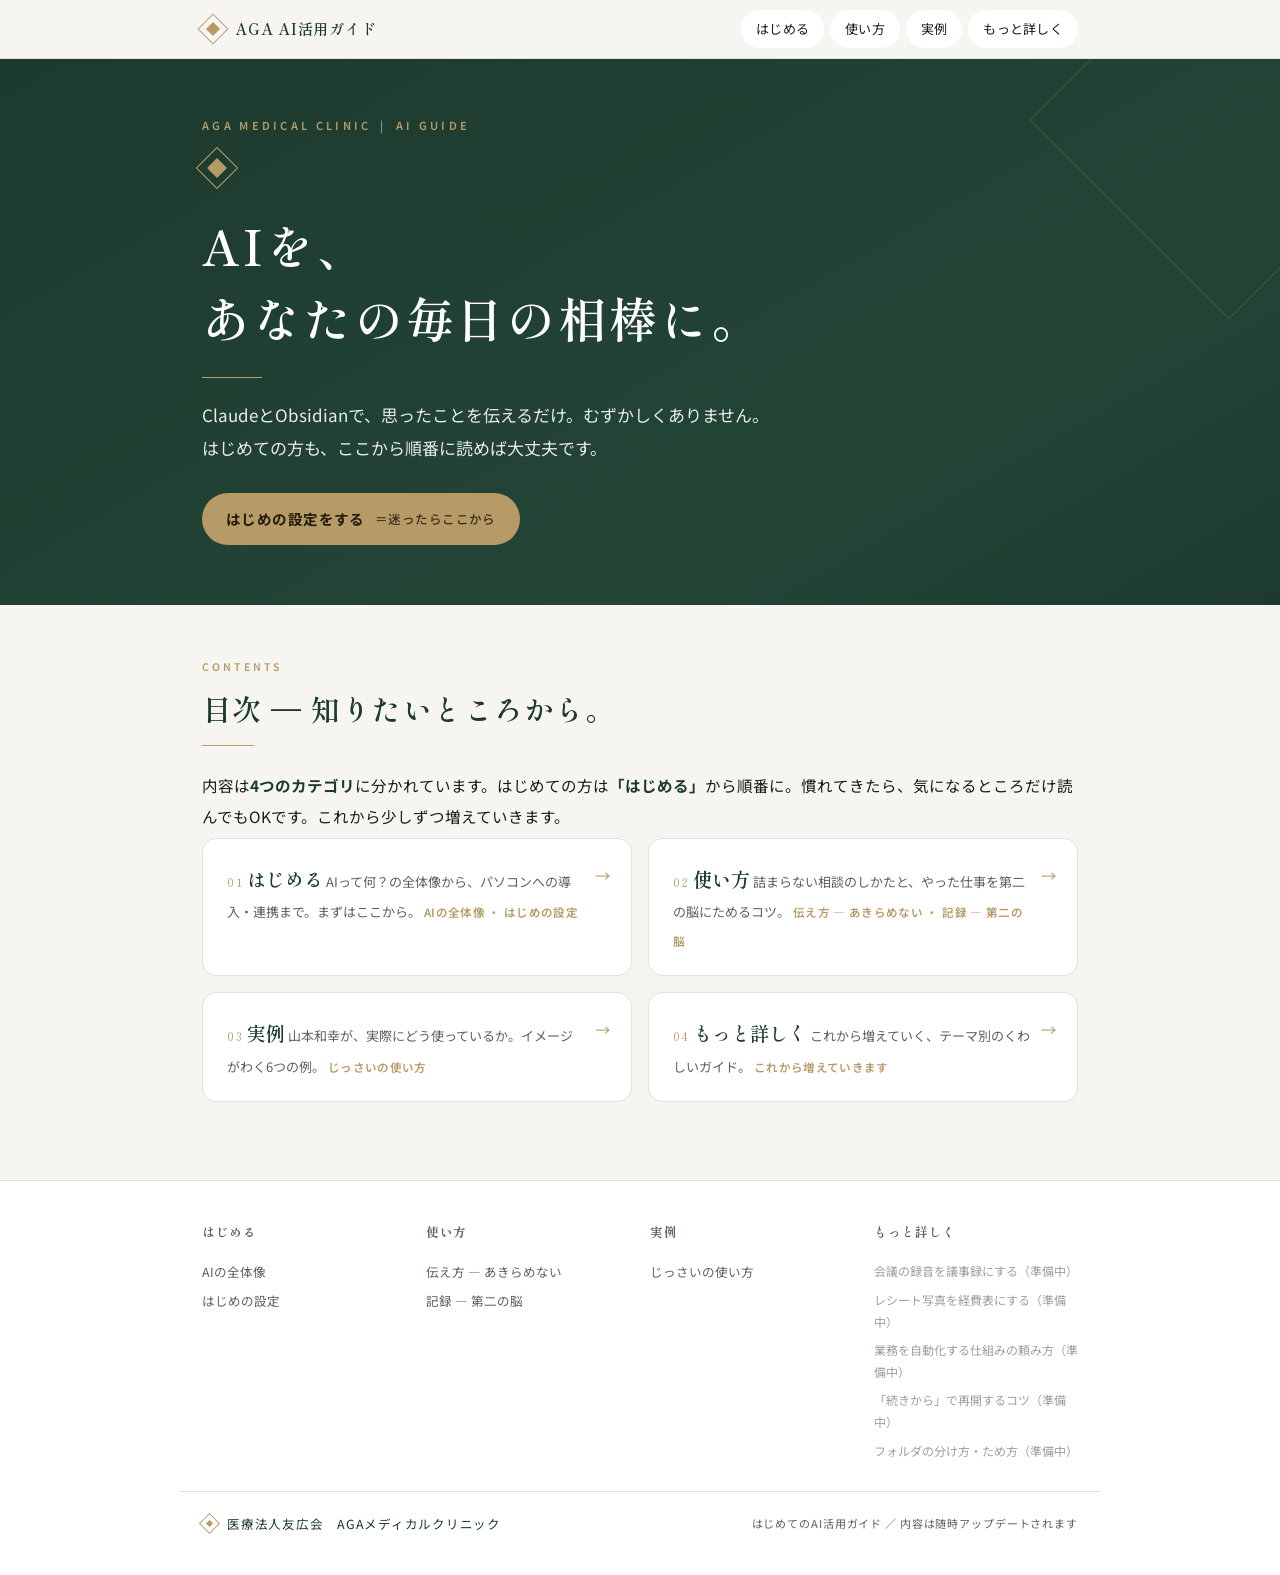
==== commit 49826f1f: "階層サイト化：1枚もの→ホーム＋カテゴリ(はじめる/使い方/実例/もっと詳しく)＋各ページ ・固定ナビ/パンくず/前へ次へ/フッターサイトマップでページ間移動を快適に ・URLも /start/set" ====
--- a/index.html
+++ b/index.html
@@ -3,724 +3,65 @@
 <head>
 <meta charset="UTF-8">
 <meta name="viewport" content="width=device-width, initial-scale=1.0">
-<title>AIのはじめ方 — AGAメディカルクリニック AI活用ガイド</title>
-<meta name="description" content="はじめてのAI活用ガイド。ClaudeとObsidianをパソコンに入れて、相棒とつなぐところまで、ひとつずつ。医療法人友広会 AGAメディカルクリニック。">
+<title>AGA AI活用ガイド — はじめてのAI活用</title>
+<meta name="description" content="医療法人友広会 AGAメディカルクリニック / はじめてのAI活用ガイド。ClaudeとObsidianの使い方を、初心者向けにやさしく。">
+<link rel="icon" href="data:image/svg+xml,<svg xmlns='http://www.w3.org/2000/svg' viewBox='0 0 100 100'><rect x='30' y='30' width='40' height='40' transform='rotate(45 50 50)' fill='none' stroke='%23B69B67' stroke-width='7'/><rect x='41' y='41' width='18' height='18' transform='rotate(45 50 50)' fill='%23B69B67'/></svg>">
 <link rel="preconnect" href="https://fonts.googleapis.com">
 <link rel="preconnect" href="https://fonts.gstatic.com" crossorigin>
 <link href="https://fonts.googleapis.com/css2?family=Shippori+Mincho:wght@500;600;700&family=Noto+Sans+JP:wght@300;400;500;700&display=swap" rel="stylesheet">
-<style>
-/* =========================================================
-   AGAメディカルクリニック — AI活用ガイド（育てるWeb版）
-   デザイン正本: A-Forest（wiki/デザインシステム.md）
-   基調 = 深緑 #1C3A2E × シャンパンゴールド #B69B67
-   フォント = 明朝(見出し) Shippori Mincho / ゴシック(本文) Noto Sans JP
-   ※Webフォントが読めない環境では Hiragino / Yu 系にフォールバック
-   ========================================================= */
-
-/* ---- トークン（明＝ブランド正本の配色） ---- */
-:root{
-  --forest:#1C3A2E; --forest2:#234536; --gold:#B69B67; --gold2:#CBB68C; --support:#5F7A6A;
-
-  --bg:#F7F5F1; --card:#FFFFFF; --hairline:#E3E0DA;
-  --text:#1A1A1A; --text-soft:#5A5F66; --heading:#1C3A2E;
-  --tint:#EEF2EF;                      /* forest-tint：アイコンチップ・注意枠の地 */
-  --point-bg:#EFE7D6; --point-ink:#5B4E33;
-  --trap-bg:#F1EEE7; --trap-ink:#3A4A40;
-  --u-bg:#EEF2EF; --u-ink:#1C3A2E;     /* URL/コマンドのチップ */
-  --nav-bg:rgba(247,245,241,.90);
-  --hero-from:#1C3A2E; --hero-to:#234536;
-  --wire:#1C3A2E;                      /* 図の線・グリフ */
-
-  --serif:'Shippori Mincho','Hiragino Mincho ProN','YuMincho','Yu Mincho',serif;
-  --sans:'Noto Sans JP','Hiragino Sans','Hiragino Kaku Gothic ProN','Yu Gothic',sans-serif;
-  --mono:'SFMono-Regular',Menlo,Consolas,'Courier New',monospace;
-  --maxw:920px;
-}
-
-/* ---- トークン（暗＝OS設定に追従。深緑を地にした夜モード） ---- */
-@media (prefers-color-scheme:dark){
-  :root{
-    --bg:#141F19; --card:#1D2C24; --hairline:#2E4034;
-    --text:#EAE7DF; --text-soft:#A6B0A8; --heading:#EAE3D5;
-    --tint:#22332B;
-    --point-bg:#26271E; --point-ink:#DAC79C;
-    --trap-bg:#20302A; --trap-ink:#C3D2C8;
-    --u-bg:#20302A; --u-ink:#DBE6DE;
-    --nav-bg:rgba(18,28,22,.90);
-    --hero-from:#0E1712; --hero-to:#1C3A2E;
-    --wire:#8AA093;
-  }
-}
-/* 閲覧者のテーマ切替（ルートに data-theme が押される）→ メディアクエリより優先 */
-:root[data-theme="light"]{
-  --bg:#F7F5F1; --card:#FFFFFF; --hairline:#E3E0DA;
-  --text:#1A1A1A; --text-soft:#5A5F66; --heading:#1C3A2E;
-  --tint:#EEF2EF; --point-bg:#EFE7D6; --point-ink:#5B4E33;
-  --trap-bg:#F1EEE7; --trap-ink:#3A4A40; --u-bg:#EEF2EF; --u-ink:#1C3A2E;
-  --nav-bg:rgba(247,245,241,.90); --hero-from:#1C3A2E; --hero-to:#234536; --wire:#1C3A2E;
-}
-:root[data-theme="dark"]{
-  --bg:#141F19; --card:#1D2C24; --hairline:#2E4034;
-  --text:#EAE7DF; --text-soft:#A6B0A8; --heading:#EAE3D5;
-  --tint:#22332B; --point-bg:#26271E; --point-ink:#DAC79C;
-  --trap-bg:#20302A; --trap-ink:#C3D2C8; --u-bg:#20302A; --u-ink:#DBE6DE;
-  --nav-bg:rgba(18,28,22,.90); --hero-from:#0E1712; --hero-to:#1C3A2E; --wire:#8AA093;
-}
-
-*{margin:0;padding:0;box-sizing:border-box}
-html{scroll-behavior:smooth;scroll-padding-top:64px}
-body{background:var(--bg);color:var(--text);font-family:var(--sans);
-  line-height:1.85;font-size:15.5px;-webkit-font-smoothing:antialiased;text-rendering:optimizeLegibility}
-@media (prefers-reduced-motion:reduce){html{scroll-behavior:auto}*{animation:none!important;transition:none!important}}
-
-a{color:inherit}
-b,strong{font-weight:700;color:var(--heading)}
-::selection{background:rgba(182,155,103,.28)}
-:focus-visible{outline:2px solid var(--gold);outline-offset:3px;border-radius:3px}
-
-.wrap{max-width:var(--maxw);margin:0 auto;padding:0 22px}
-
-/* ============ ヘッダー / ナビ ============ */
-.topbar{position:sticky;top:0;z-index:50;background:var(--nav-bg);
-  -webkit-backdrop-filter:blur(9px);backdrop-filter:blur(9px);border-bottom:1px solid var(--hairline)}
-.topbar .wrap{display:flex;align-items:center;gap:16px;height:56px}
-.brand{display:flex;align-items:center;gap:11px;flex:0 0 auto;text-decoration:none}
-.mk{width:22px;height:22px;border:1.5px solid var(--gold);transform:rotate(45deg);position:relative;flex:0 0 auto}
-.mk::after{content:"";position:absolute;inset:5px;background:var(--gold)}
-.brand .bt{font-family:var(--serif);font-weight:600;font-size:15px;color:var(--heading);letter-spacing:.06em;white-space:nowrap}
-nav{margin-left:auto;display:flex;gap:7px;overflow-x:auto;-webkit-overflow-scrolling:touch;scrollbar-width:none}
-nav::-webkit-scrollbar{display:none}
-nav a{font-size:12.5px;color:var(--text);text-decoration:none;border:1px solid var(--hairline);
-  background:var(--card);border-radius:999px;padding:5px 13px;letter-spacing:.04em;white-space:nowrap;transition:border-color .15s,background .15s,color .15s}
-nav a:hover{border-color:var(--gold)}
-nav a.active{background:var(--forest);color:#fff;border-color:var(--forest)}
-
-/* ============ ヒーロー ============ */
-.hero{background:linear-gradient(150deg,var(--hero-from) 0%,var(--hero-to) 70%,var(--hero-from) 100%);color:#fff;position:relative;overflow:hidden}
-.hero::after{content:"";position:absolute;right:-80px;top:-80px;width:280px;height:280px;border:1px solid rgba(182,155,103,.22);transform:rotate(45deg)}
-.hero .wrap{padding:54px 22px 60px;position:relative;z-index:1}
-.hero .eyebrow{font-size:11px;letter-spacing:.32em;color:var(--gold)}
-.hero .eyebrow span{color:rgba(255,255,255,.5);margin:0 9px}
-.hero .mk2{width:30px;height:30px;border:1.5px solid var(--gold);transform:rotate(45deg);position:relative;margin:20px 0 30px}
-.hero .mk2::after{content:"";position:absolute;inset:7px;background:var(--gold)}
-.hero h1{font-family:var(--serif);font-weight:600;font-size:clamp(31px,7vw,46px);letter-spacing:.06em;line-height:1.5;text-wrap:balance}
-.hero .grule{width:60px;height:1px;background:var(--gold);margin:26px 0 22px}
-.hero .sub{font-size:clamp(15px,2.4vw,18px);letter-spacing:.06em;color:rgba(255,255,255,.92)}
-.hero .sub2{font-size:14px;line-height:1.9;color:rgba(255,255,255,.72);margin-top:12px;max-width:40em}
-.hero .living{display:inline-flex;align-items:center;gap:8px;margin-top:26px;border:1px solid rgba(182,155,103,.55);
-  color:var(--gold);font-size:12px;letter-spacing:.08em;padding:7px 15px;border-radius:999px}
-.hero .living .pulse{width:7px;height:7px;border-radius:50%;background:var(--gold);box-shadow:0 0 0 0 rgba(182,155,103,.6);animation:pulse 2.4s infinite}
-@keyframes pulse{0%{box-shadow:0 0 0 0 rgba(182,155,103,.55)}70%{box-shadow:0 0 0 7px rgba(182,155,103,0)}100%{box-shadow:0 0 0 0 rgba(182,155,103,0)}}
-
-/* ============ セクション共通 ============ */
-section.block{padding:52px 0 8px}
-.eyebrow{font-size:10.5px;letter-spacing:.3em;color:var(--gold);font-weight:600}
-h2.title{font-family:var(--serif);font-weight:600;font-size:clamp(22px,4.4vw,29px);letter-spacing:.05em;line-height:1.45;color:var(--heading);margin-top:10px;text-wrap:balance}
-.rule{width:52px;height:1px;background:var(--gold);margin:16px 0 24px}
-.lead{font-size:15.5px;line-height:2;color:var(--text)}
-.lead b{color:var(--heading)}
-
-/* URL / コマンドのチップ */
-.u{font-family:var(--mono);font-size:.92em;background:var(--u-bg);color:var(--u-ink);
-  border:1px solid var(--hairline);border-radius:6px;padding:2px 8px;letter-spacing:.02em;word-break:break-all}
-
-/* 2つの道具カード */
-.tools{display:grid;grid-template-columns:1fr 1fr;gap:14px;margin:6px 0}
-.tool{background:var(--card);border:1px solid var(--hairline);border-radius:12px;padding:18px 20px}
-.tool .tn{font-family:var(--serif);font-size:16px;color:var(--heading);font-weight:600;display:flex;align-items:center;gap:9px}
-.tool .dot{width:9px;height:9px;border-radius:50%;flex:0 0 auto}
-.tool .td{font-size:13.5px;color:var(--text-soft);line-height:1.8;margin-top:9px}
-.tool .td b{color:var(--heading)}
-
-/* 図解 */
-.diagram{background:var(--card);border:1px solid var(--hairline);border-radius:14px;padding:20px 16px 10px;margin:20px 0 6px;overflow-x:auto}
-.diagram svg{width:100%;min-width:520px;height:auto;display:block}
-.dgm .box{fill:var(--card);stroke:var(--hairline);stroke-width:1}
-.dgm .hub{fill:var(--forest);stroke:var(--forest)}
-.dgm .g{fill:none;stroke:var(--wire);stroke-width:1.6}
-.dgm .gg{fill:none;stroke:var(--gold);stroke-width:1.6}
-.dgm text{font-family:var(--sans)}
-.dgm .t{fill:var(--text);font-weight:600}
-.dgm .ts{fill:var(--text-soft)}
-.dgm .th{fill:#fff}
-.dgm .tg{fill:var(--gold)}
-.dgm .wire{stroke:var(--wire);stroke-width:1.8;fill:none}
-.dgm .wireg{stroke:var(--gold);stroke-width:1.8;fill:none}
-.dgm-cap{text-align:center;font-size:12px;color:var(--text-soft);letter-spacing:.04em;margin-top:2px}
-/* SVGアイコンの着色：プレゼン属性ではCSS変数が効かないため、クラス／currentColorで着色する */
-.dgm .mkw{fill:var(--wire)}
-.dgm .mkg{fill:var(--gold)}
-.dgm .serif{font-family:var(--serif)}
-.case .ci svg .a{stroke:var(--wire)}
-.case .ci svg .b{stroke:var(--gold)}
-.case .ci svg .bf{fill:var(--gold)}
-.ic-gold{color:var(--gold)}
-
-/* 4ステップ帯 */
-.steplist{margin-top:22px;display:grid;grid-template-columns:repeat(4,1fr);gap:10px}
-.sl{display:flex;align-items:center;gap:11px;background:var(--card);border:1px solid var(--hairline);border-radius:10px;padding:13px 14px}
-.sl .n{font-family:var(--serif);font-size:20px;color:var(--gold);font-weight:600;flex:0 0 auto}
-.sl .t{font-size:13px;font-weight:600;color:var(--heading);line-height:1.4}
-
-/* ============ セットアップ（主役） ============ */
-.prep{display:grid;grid-template-columns:repeat(3,1fr);gap:12px;margin:4px 0 30px}
-.prep .p{background:var(--card);border:1px solid var(--hairline);border-radius:12px;padding:16px 16px;position:relative}
-.prep .pn{position:absolute;top:14px;right:15px;font-family:var(--serif);font-size:13px;color:var(--gold)}
-.prep .pt{font-family:var(--serif);font-size:15px;color:var(--heading);font-weight:600;padding-right:22px}
-.prep .pd{font-size:12.5px;color:var(--text-soft);line-height:1.75;margin-top:7px}
-.prep .free{display:inline-block;margin-top:9px;font-size:10.5px;letter-spacing:.08em;color:var(--support);border:1px solid var(--hairline);border-radius:999px;padding:2px 9px}
-.prep .paid{color:var(--gold)}
-
-.stepper{position:relative}
-.stp{position:relative;padding:0 0 30px 60px}
-.stp:last-child{padding-bottom:0}
-.stp::before{content:"";position:absolute;left:19px;top:6px;bottom:-6px;width:2px;background:linear-gradient(var(--gold),rgba(182,155,103,.25))}
-.stp:last-child::before{display:none}
-.stp .node{position:absolute;left:0;top:0;width:40px;height:40px;border-radius:50%;background:var(--forest);color:#fff;
-  font-family:var(--serif);font-size:17px;font-weight:600;display:flex;align-items:center;justify-content:center;z-index:1;box-shadow:0 0 0 5px var(--bg)}
-.stp .stitle{font-family:var(--serif);font-size:clamp(17px,3.4vw,20px);color:var(--heading);font-weight:600;letter-spacing:.03em;line-height:1.45;padding-top:6px}
-.stp .stag{display:inline-block;font-size:10.5px;letter-spacing:.14em;color:var(--gold);font-weight:600;margin-bottom:2px}
-.stp .card{background:var(--card);border:1px solid var(--hairline);border-radius:12px;padding:16px 20px;margin-top:13px}
-
-.how{margin:2px 0}
-.how .row{display:flex;gap:13px;align-items:flex-start;margin-bottom:11px}
-.how .row:last-child{margin-bottom:0}
-.how .num{flex:0 0 auto;width:25px;height:25px;border-radius:50%;background:var(--tint);color:var(--heading);
-  border:1px solid var(--hairline);font-size:12.5px;font-weight:700;display:flex;align-items:center;justify-content:center;margin-top:2px}
-.how .rt{font-size:14.5px;line-height:1.8}
-.how .rt b{color:var(--heading)}
-.how .sub{display:block;font-size:13px;color:var(--text-soft);margin-top:3px;line-height:1.7}
-
-/* コールアウト各種 */
-.oneline{background:var(--forest);color:#fff;border-radius:11px;padding:15px 19px;font-size:14.5px;line-height:1.8;margin:16px 0}
-.oneline .lbl{font-size:10px;letter-spacing:.2em;color:var(--gold);display:block;margin-bottom:5px}
-.oneline b{color:#fff;border-bottom:2px solid var(--gold);padding-bottom:1px}
-.oneline a{color:#fff}
-
-.point{display:flex;gap:11px;align-items:flex-start;background:var(--point-bg);border-radius:10px;padding:13px 16px;margin:16px 0;font-size:13px;line-height:1.8;color:var(--point-ink)}
-.point .k{font-weight:700;flex:0 0 auto;letter-spacing:.06em}
-
-.trap{background:var(--trap-bg);border-left:3px solid var(--gold);border-radius:8px;padding:13px 16px;margin:14px 0;font-size:13.5px;line-height:1.85;color:var(--trap-ink)}
-.trap .th{display:flex;align-items:center;gap:8px;font-weight:700;color:var(--heading);font-size:13px;letter-spacing:.04em;margin-bottom:5px}
-.trap .th svg{flex:0 0 auto}
-.trap .ok{color:var(--support);font-weight:700}
-.trap .ng{color:var(--gold);font-weight:700}
-.trap b{color:var(--heading)}
-.trap .os{display:inline-block;font-size:10.5px;letter-spacing:.1em;background:var(--forest);color:#fff;border-radius:999px;padding:1px 9px;margin-right:6px;vertical-align:middle}
-
-.example{background:var(--card);border:1px solid var(--hairline);border-left:3px solid var(--gold);border-radius:9px;padding:15px 19px;margin-top:14px}
-.example .el{display:flex;align-items:center;gap:9px;font-size:11px;letter-spacing:.14em;color:var(--gold);font-weight:600;margin-bottom:8px}
-.example .avatar{width:21px;height:21px;border-radius:50%;background:var(--forest);color:#fff;font-family:var(--serif);font-size:11px;display:flex;align-items:center;justify-content:center;flex:0 0 auto}
-.example .ex{font-size:13.5px;line-height:1.85;color:var(--text)}
-.example .ex b{color:var(--heading)}
-
-.done{background:linear-gradient(150deg,var(--hero-from),var(--hero-to));color:#fff;border-radius:13px;padding:22px 24px;margin:26px 0 6px}
-.done .dh{font-family:var(--serif);font-size:18px;letter-spacing:.05em;color:#fff;display:flex;align-items:center;gap:10px}
-.done .dd{font-size:13.5px;line-height:1.9;color:rgba(255,255,255,.85);margin-top:9px}
-.done .dd b{color:var(--gold)}
-
-/* ============ 実例 ============ */
-.cases{margin-top:2px}
-.case{display:flex;gap:14px;align-items:flex-start;padding:15px 0;border-bottom:1px solid var(--hairline)}
-.case:last-child{border-bottom:none}
-.case .ci{flex:0 0 auto;width:40px;height:40px;border-radius:10px;background:var(--tint);display:flex;align-items:center;justify-content:center}
-.case .ck{font-size:10.5px;color:var(--gold);letter-spacing:.14em;font-weight:600}
-.case .ct{font-size:14px;line-height:1.8;margin-top:2px}
-.case .ct b{color:var(--heading)}
-
-/* ============ これから増える ============ */
-.next-grid{display:grid;grid-template-columns:repeat(2,1fr);gap:12px;margin-top:4px}
-.chip{background:var(--card);border:1px solid var(--hairline);border-radius:11px;padding:15px 17px;display:flex;align-items:flex-start;gap:12px}
-.chip .cst{flex:0 0 auto;font-size:10px;letter-spacing:.08em;font-weight:700;padding:3px 9px;border-radius:999px;margin-top:2px}
-.chip.live .cst{background:var(--forest);color:#fff}
-.chip.soon .cst{background:var(--tint);color:var(--text-soft);border:1px solid var(--hairline)}
-.chip .cx .cxt{font-size:14px;font-weight:600;color:var(--heading);line-height:1.45}
-.chip .cx .cxd{font-size:12.5px;color:var(--text-soft);line-height:1.7;margin-top:3px}
-.request{background:var(--point-bg);color:var(--point-ink);border-radius:11px;padding:16px 18px;margin-top:16px;font-size:13.5px;line-height:1.85}
-.request b{color:var(--heading)}
-
-/* ============ フッター ============ */
-footer{margin-top:56px;border-top:1px solid var(--hairline);background:var(--card)}
-footer .wrap{padding:26px 22px 40px;display:flex;flex-wrap:wrap;gap:12px 20px;align-items:center;justify-content:space-between}
-footer .fb{display:flex;align-items:center;gap:10px;font-size:12.5px;letter-spacing:.1em;color:var(--heading)}
-footer .fm{width:16px;height:16px;border:1.3px solid var(--gold);transform:rotate(45deg);position:relative;flex:0 0 auto}
-footer .fm::after{content:"";position:absolute;inset:4px;background:var(--gold)}
-footer .fn{font-size:11px;letter-spacing:.08em;color:var(--text-soft);line-height:1.7}
-
-/* 伝え方：入口カードのアイコン */
-.pico{display:block;margin-bottom:6px;line-height:0}
-/* 記録：掛け算ビジュアル */
-.mult{display:flex;align-items:stretch;gap:10px;margin:16px 0;flex-wrap:wrap}
-.mult .m{flex:1 1 150px;background:var(--card);border:1px solid var(--hairline);border-radius:12px;padding:15px 14px;text-align:center}
-.mult .m.eq{background:linear-gradient(150deg,var(--hero-from),var(--hero-to));border-color:transparent}
-.mult .mt{font-family:var(--serif);font-size:15px;color:var(--heading);font-weight:600}
-.mult .m.eq .mt{color:#fff}
-.mult .md{font-size:12px;color:var(--text-soft);line-height:1.7;margin-top:6px}
-.mult .m.eq .md{color:rgba(255,255,255,.85)}
-.mult .op{flex:0 0 auto;align-self:center;font-family:var(--serif);font-size:20px;color:var(--gold);font-weight:600}
-/* 記録：積み上がりバー（フィルもトークンで＝両テーマ可視） */
-.dgm .barf{fill:var(--wire)}
-/* 安全の注記 */
-.safe{display:flex;gap:12px;align-items:flex-start;background:var(--tint);border:1px solid var(--hairline);border-left:3px solid var(--support);border-radius:10px;padding:14px 17px;margin:18px 0;font-size:13.5px;line-height:1.85;color:var(--text)}
-.safe .si{flex:0 0 auto;color:var(--support);margin-top:1px;line-height:0}
-.safe b{color:var(--heading)}
-/* ============ レスポンシブ ============ */
-@media (max-width:680px){
-  body{font-size:15px}
-  .brand .bt{font-size:13.5px}
-  section.block{padding:40px 0 4px}
-  .tools,.prep,.steplist,.next-grid{grid-template-columns:1fr}
-  .steplist{gap:9px}
-  .stp{padding-left:52px;padding-bottom:26px}
-  .stp .node{width:36px;height:36px;font-size:16px}
-  .stp::before{left:17px}
-  .hero .wrap{padding:44px 22px 48px}
-  .mult{flex-direction:column}
-}
-</style>
+<link rel="stylesheet" href="./assets/base.css">
+<link rel="stylesheet" href="./assets/site.css">
 </head>
-<body>
-
-<!-- ============ ヘッダー ============ -->
-<header class="topbar">
-  <div class="wrap">
-    <a class="brand" href="#top"><span class="mk"></span><span class="bt">AGAメディカルクリニック</span></a>
-    <nav>
-      <a href="#overview">全体像</a>
-      <a href="#setup">はじめの設定</a>
-      <a href="#talk">伝え方</a>
-      <a href="#record">記録</a>
-      <a href="#examples">実例</a>
-      <a href="#next">これから</a>
-    </nav>
+<body><header class="sitenav"><div class="inner">
+  <a class="brand" href="./"><span class="mk"></span><span class="bt">AGA AI活用ガイド</span></a>
+  <button class="navtoggle" aria-label="メニューを開閉" onclick="this.nextElementSibling.classList.toggle('open')"><span class="bar"></span>メニュー</button>
+  <nav class="links"><a href="./start/">はじめる</a><a href="./basics/">使い方</a><a href="./examples/">実例</a><a href="./topics/">もっと詳しく</a></nav>
+  </div></header><section class="home-hero"><div class="inner">
+      <div class="eyebrow">AGA MEDICAL CLINIC<span>|</span>AI GUIDE</div>
+      <div class="mk2"></div>
+      <h1>AIを、<br>あなたの毎日の相棒に。</h1>
+      <div class="grule"></div>
+      <div class="sub">ClaudeとObsidianで、思ったことを伝えるだけ。むずかしくありません。<br>はじめての方も、ここから順番に読めば大丈夫です。</div>
+      <a class="cta" href="./start/setup/">はじめの設定をする<span class="a2">＝迷ったらここから</span></a>
+    </div></section><main class="wrap">
+      <section class="block">
+        <div class="eyebrow">CONTENTS</div>
+        <h2 class="title">目次 — 知りたいところから。</h2>
+        <div class="rule"></div>
+        <p class="lead">内容は<b>4つのカテゴリ</b>に分かれています。はじめての方は<b>「はじめる」</b>から順番に。慣れてきたら、気になるところだけ読んでもOKです。これから少しずつ増えていきます。</p>
+        <div class="cat-grid"><a class="cat-card" href="./start/">
+    <span class="carrow">→</span>
+    <span class="cnum">01</span>
+    <span class="cttl">はじめる</span>
+    <span class="cdesc">AIって何？の全体像から、パソコンへの導入・連携まで。まずはここから。</span>
+    <span class="cpages">AIの全体像 ・ はじめの設定</span>
+  </a><a class="cat-card" href="./basics/">
+    <span class="carrow">→</span>
+    <span class="cnum">02</span>
+    <span class="cttl">使い方</span>
+    <span class="cdesc">詰まらない相談のしかたと、やった仕事を第二の脳にためるコツ。</span>
+    <span class="cpages">伝え方 — あきらめない ・ 記録 — 第二の脳</span>
+  </a><a class="cat-card" href="./examples/">
+    <span class="carrow">→</span>
+    <span class="cnum">03</span>
+    <span class="cttl">実例</span>
+    <span class="cdesc">山本和幸が、実際にどう使っているか。イメージがわく6つの例。</span>
+    <span class="cpages">じっさいの使い方</span>
+  </a><a class="cat-card" href="./topics/">
+    <span class="carrow">→</span>
+    <span class="cnum">04</span>
+    <span class="cttl">もっと詳しく</span>
+    <span class="cdesc">これから増えていく、テーマ別のくわしいガイド。</span>
+    <span class="cpages">これから増えていきます</span>
+  </a></div>
+      </section>
+    </main><footer class="sitemapf">
+  <div class="cols"><div class="col"><h4><a href="./start/">はじめる</a></h4><a href="./start/overview/">AIの全体像</a><a href="./start/setup/">はじめの設定</a></div><div class="col"><h4><a href="./basics/">使い方</a></h4><a href="./basics/talk/">伝え方 — あきらめない</a><a href="./basics/record/">記録 — 第二の脳</a></div><div class="col"><h4><a href="./examples/">実例</a></h4><a href="./examples/cases/">じっさいの使い方</a></div><div class="col"><h4><a href="./topics/">もっと詳しく</a></h4><span class="dim">会議の録音を議事録にする（準備中）</span><span class="dim">レシート写真を経費表にする（準備中）</span><span class="dim">業務を自動化する仕組みの頼み方（準備中）</span><span class="dim">「続きから」で再開するコツ（準備中）</span><span class="dim">フォルダの分け方・ため方（準備中）</span></div></div>
+  <div class="fbottom">
+    <div class="fb"><span class="fm"></span>医療法人友広会　AGAメディカルクリニック</div>
+    <div class="fn">はじめてのAI活用ガイド ／ 内容は随時アップデートされます</div>
   </div>
-</header>
-
-<!-- ============ ヒーロー ============ -->
-<section class="hero" id="top">
-  <div class="wrap">
-    <div class="eyebrow">AGA MEDICAL CLINIC<span>|</span>AI GUIDE</div>
-    <div class="mk2"></div>
-    <h1>AIを、<br>あなたの毎日の相棒に。</h1>
-    <div class="grule"></div>
-    <div class="sub">はじめてのAI活用ガイド</div>
-    <div class="sub2">パソコンにClaude（クロード）とObsidian（オブシディアン）を入れて、相棒とつなぐところまで。むずかしくありません。ひとつずつ、いっしょに進めましょう。</div>
-    <span class="living"><span class="pulse"></span>このページは、質問をいただくたびに少しずつ増えていきます</span>
-  </div>
-</section>
-
-<div class="wrap">
-
-<!-- ============ 全体像 ============ -->
-<section class="block" id="overview">
-  <div class="eyebrow">ABOUT</div>
-  <h2 class="title">やることは、たった2つの道具をつなぐだけ。</h2>
-  <div class="rule"></div>
-  <p class="lead">
-    AIというと難しく聞こえますが、使うのは<b>2つの道具</b>だけ。
-    話しかけて動いてくれる<b>「相棒」</b>と、なんでもためておく<b>「倉庫」</b>。
-    この2つを一度つないでおけば、あとは思ったことを伝えるだけで、どんどん前に進みます。
-    まずは全体像を見て、そのあと<b>「はじめの設定」</b>を、いっしょに1つずつやっていきましょう。
-  </p>
-
-  <div class="tools">
-    <div class="tool">
-      <div class="tn"><span class="dot" style="background:var(--forest)"></span>Claude Code（クロード）</div>
-      <div class="td">話しかけると、調べたり・書いたり・作ったりしてくれる<b>「動く相棒」</b>。あなたが指示を出す相手です。</div>
-    </div>
-    <div class="tool">
-      <div class="tn"><span class="dot" style="background:var(--gold)"></span>Obsidian（オブシディアン）</div>
-      <div class="td">メモや資料をためておく<b>「自分専用の記憶の倉庫」</b>。ここに、どんどん蓄えていきます。</div>
-    </div>
-  </div>
-
-  <div class="diagram">
-    <svg class="dgm" viewBox="0 0 900 240" xmlns="http://www.w3.org/2000/svg" role="img" aria-label="あなたが相棒に伝え、相棒が倉庫にためて引き出す流れ図">
-      <defs>
-        <marker id="ar" markerWidth="9" markerHeight="9" refX="7" refY="4.5" orient="auto"><path class="mkw" d="M0,0 L9,4.5 L0,9 Z"/></marker>
-        <marker id="arg" markerWidth="9" markerHeight="9" refX="7" refY="4.5" orient="auto"><path class="mkg" d="M0,0 L9,4.5 L0,9 Z"/></marker>
-      </defs>
-      <!-- あなた -->
-      <rect class="box" x="22" y="82" width="176" height="86" rx="14"/>
-      <circle class="g" cx="110" cy="114" r="12"/>
-      <path class="g" d="M92 142 a18 18 0 0 1 36 0"/>
-      <text class="t" x="110" y="160" text-anchor="middle" font-size="13">あなた（サロン）</text>
-      <!-- Claude Code -->
-      <rect class="hub" x="362" y="62" width="196" height="126" rx="16"/>
-      <text class="th serif" x="460" y="108" text-anchor="middle" font-size="19" font-weight="600">Claude Code</text>
-      <text class="tg" x="460" y="136" text-anchor="middle" font-size="12.5" letter-spacing="2">動く相棒</text>
-      <text x="460" y="160" text-anchor="middle" font-size="11" fill="rgba(255,255,255,.75)">調べる・書く・作る</text>
-      <!-- Obsidian -->
-      <rect class="box" x="702" y="82" width="176" height="86" rx="14"/>
-      <rect class="gg" x="770" y="104" width="40" height="30" rx="4"/>
-      <path class="gg" d="M770 112 h13 l4 -5 h9"/>
-      <text class="t" x="790" y="160" text-anchor="middle" font-size="13">Obsidian（倉庫）</text>
-      <!-- 矢印 -->
-      <line class="wire" x1="198" y1="125" x2="356" y2="125" marker-end="url(#ar)"/>
-      <text class="t" x="277" y="114" text-anchor="middle" font-size="11.5">① スクショ・ことばで伝える</text>
-      <line class="wire" x1="558" y1="112" x2="696" y2="112" marker-end="url(#ar)"/>
-      <text class="t" x="627" y="102" text-anchor="middle" font-size="11">②つなぐ ③ためる</text>
-      <line class="wireg" x1="696" y1="142" x2="558" y2="142" marker-end="url(#arg)"/>
-      <text class="tg" x="627" y="162" text-anchor="middle" font-size="11">④ 引き出す</text>
-      <text class="ts" x="450" y="216" text-anchor="middle" font-size="12">あなたは「伝える」だけ。相棒が倉庫とつながって、ためて・引き出して、動きます。</text>
-    </svg>
-    <div class="dgm-cap">この1回の「つなぐ」設定が、今回いっしょにやることです。</div>
-  </div>
-
-  <div class="steplist">
-    <div class="sl"><span class="n">1</span><span class="t">スクショで伝える</span></div>
-    <div class="sl"><span class="n">2</span><span class="t">Obsidianをつなぐ</span></div>
-    <div class="sl"><span class="n">3</span><span class="t">フォルダにためる</span></div>
-    <div class="sl"><span class="n">4</span><span class="t">作業を引き出す</span></div>
-  </div>
-</section>
-
-<!-- ============ はじめの設定（主役） ============ -->
-<section class="block" id="setup">
-  <div class="eyebrow">GET STARTED — まず、これだけ</div>
-  <h2 class="title">はじめの設定を、ひとつずつ。</h2>
-  <div class="rule"></div>
-  <p class="lead">
-    「まず何をやったらいいの？」に、ここで丸ごとお答えします。<b>用意するものは3つ</b>だけ。
-    上から順番にやれば、今日じゅうに<b>相棒と倉庫がつながった状態</b>までいけます。
-    つまずきやすいところは、そのつど<span style="color:var(--gold);font-weight:700">つまづきポイント</span>で先回りして書いておきました。
-  </p>
-
-  <!-- 用意するもの -->
-  <div class="prep">
-    <div class="p">
-      <div class="pn">01</div>
-      <div class="pt">Claudeアプリ</div>
-      <div class="pd">相棒の本体。パソコンに入れるアプリです。</div>
-      <span class="free">ダウンロードは無料</span>
-    </div>
-    <div class="p">
-      <div class="pn">02</div>
-      <div class="pt">Claudeの有料プラン</div>
-      <div class="pd">相棒（Claude Code）を動かすための契約。無料では使えません。</div>
-      <span class="free paid">月額 約20ドル〜</span>
-    </div>
-    <div class="p">
-      <div class="pn">03</div>
-      <div class="pt">Obsidian</div>
-      <div class="pd">記憶の倉庫。メモや資料をためておくアプリです。</div>
-      <span class="free">無料</span>
-    </div>
-  </div>
-
-  <div class="stepper">
-
-    <!-- STEP 1 -->
-    <div class="stp">
-      <div class="node">1</div>
-      <span class="stag">STEP 1</span>
-      <div class="stitle">Claudeの「アプリ版」をパソコンに入れる</div>
-      <div class="card">
-        <div class="how">
-          <div class="row"><span class="num">1</span><span class="rt">ブラウザで <span class="u">claude.ai/download</span> を開く</span></div>
-          <div class="row"><span class="num">2</span><span class="rt">自分のパソコンに合うほうをダウンロード<span class="sub">Mac（マック）版／Windows（ウィンドウズ）版、どちらか。パソコンが自動で見分けてくれます。</span></span></div>
-          <div class="row"><span class="num">3</span><span class="rt">ダウンロードしたファイルを開いてインストール<span class="sub">Mac＝Claudeのアイコンを「アプリケーション」フォルダにドラッグ。Windows＝ダウンロードしたファイルをダブルクリックして、案内どおり「次へ」を押していくだけ。</span></span></div>
-          <div class="row"><span class="num">4</span><span class="rt">アプリを開いて、Claudeのアカウントで<b>ログイン</b><span class="sub">初めてなら、メールアドレスかGoogleアカウントで登録できます。</span></span></div>
-        </div>
-        <div class="trap">
-          <div class="th"><svg width="15" height="15" viewBox="0 0 24 24" fill="none" stroke="currentColor" stroke-width="2" class="ic-gold"><path d="M12 9v4M12 17h.01M10.3 3.9 1.8 18a2 2 0 0 0 1.7 3h17a2 2 0 0 0 1.7-3L13.7 3.9a2 2 0 0 0-3.4 0z"/></svg>つまづきポイント</div>
-          <b>「ブラウザで使うClaude」と「アプリ版」は別物</b>です。今回は必ず、パソコンにインストールする<b>“アプリ版（デスクトップアプリ）”</b>を入れてください。ブラウザのお気に入りに入れるだけではつながりません。
-          <div style="margin-top:9px"><span class="os">Windowsの方だけ</span>先に <span class="u">git-scm.com/downloads/win</span> から「Git for Windows」も入れておきます（案内どおり進めるだけ）。これが無いと相棒がうまく動かないことがあります。<b>Macの方は不要</b>です。</div>
-        </div>
-      </div>
-    </div>
-
-    <!-- STEP 2 -->
-    <div class="stp">
-      <div class="node">2</div>
-      <span class="stag">STEP 2</span>
-      <div class="stitle">有料プランにする（相棒を動かす鍵）</div>
-      <div class="card">
-        <div class="oneline"><span class="lbl">一言でいうと</span>相棒（Claude Code）は<b>有料プランで動くようになります</b>。まず契約をすませておくと、あとが迷いません。</div>
-        <div class="how">
-          <div class="row"><span class="num">1</span><span class="rt">アプリ（またはブラウザ）の設定から<b>「プランをアップグレード」</b>を開く</span></div>
-          <div class="row"><span class="num">2</span><span class="rt"><b>Claude Pro（プロ）</b>を選ぶ<span class="sub">個人でしっかり使う方の定番。月額の目安は約20ドル（年払いなら約17ドル／月）。もっとたっぷり使うなら上位の Max（月100ドル〜）もあります。</span></span></div>
-          <div class="row"><span class="num">3</span><span class="rt">クレジットカードを登録して完了</span></div>
-        </div>
-        <div class="trap">
-          <div class="th"><svg width="15" height="15" viewBox="0 0 24 24" fill="none" stroke="currentColor" stroke-width="2" class="ic-gold"><path d="M12 9v4M12 17h.01M10.3 3.9 1.8 18a2 2 0 0 0 1.7 3h17a2 2 0 0 0 1.7-3L13.7 3.9a2 2 0 0 0-3.4 0z"/></svg>つまづきポイント</div>
-          <b>無料プランのままだと</b>、次のSTEP 5で「フォルダを選ぶ」ところまで進めません。相棒を使うなら、先に有料にしておくのが近道です。<br>※料金は変わることがあります。契約画面に出る<b>最新の金額</b>をご確認ください（このページは2026年7月時点）。
-        </div>
-      </div>
-    </div>
-
-    <!-- STEP 3 -->
-    <div class="stp">
-      <div class="node">3</div>
-      <span class="stag">STEP 3</span>
-      <div class="stitle">Obsidian（倉庫アプリ）を入れる</div>
-      <div class="card">
-        <div class="how">
-          <div class="row"><span class="num">1</span><span class="rt">ブラウザで <span class="u">obsidian.md/download</span> を開く</span></div>
-          <div class="row"><span class="num">2</span><span class="rt">自分のパソコン用（Mac／Windows）をダウンロードしてインストール</span></div>
-          <div class="row"><span class="num">3</span><span class="rt">これでOK。<b>Obsidianは無料</b>で使えます</span></div>
-        </div>
-      </div>
-    </div>
-
-    <!-- STEP 4 -->
-    <div class="stp">
-      <div class="node">4</div>
-      <span class="stag">STEP 4 ／ つまづき所①</span>
-      <div class="stitle">母体になる「倉庫フォルダ」を、1つ作る</div>
-      <div class="card">
-        <div class="oneline"><span class="lbl">一言でいうと</span>倉庫（＝<b>Vault／ボールト</b>）とは、パソコンの中の<b>“ただ1つのフォルダ”</b>。この中に、これから全部たまっていきます。</div>
-        <p style="font-size:13.5px;color:var(--text-soft);line-height:1.8;margin:2px 0 12px">いちばんかんたんなのは、Obsidianに作ってもらう方法です。</p>
-        <div class="how">
-          <div class="row"><span class="num">1</span><span class="rt">Obsidianを開く</span></div>
-          <div class="row"><span class="num">2</span><span class="rt">最初の画面で <b>「Create new vault（新しい保管庫を作る）」</b> を選ぶ</span></div>
-          <div class="row"><span class="num">3</span><span class="rt">名前を入れる<span class="sub">例：<span class="u">AGAOS</span>。あとで変えられるので何でもOK。半角の英数字にしておくと、後がラクです。</span></span></div>
-          <div class="row"><span class="num">4</span><span class="rt"><b>「Browse」</b>で保存する場所を選ぶ<span class="sub">迷ったら「書類（Documents）」でOK。</span></span></div>
-          <div class="row"><span class="num">5</span><span class="rt"><b>「Create」</b>を押す → 倉庫フォルダが1つ、できあがり</span></div>
-        </div>
-        <div class="point"><span class="k">できたものの正体</span><span>たとえば <span class="u">書類（Documents）／AGAOS</span> という<b>“フォルダ”が1つ</b>できています。これが、これからずっと使う倉庫です。中身は今は空っぽでかまいません。</span></div>
-        <div class="trap">
-          <div class="th"><svg width="15" height="15" viewBox="0 0 24 24" fill="none" stroke="currentColor" stroke-width="2" class="ic-gold"><path d="M12 9v4M12 17h.01M10.3 3.9 1.8 18a2 2 0 0 0 1.7 3h17a2 2 0 0 0 1.7-3L13.7 3.9a2 2 0 0 0-3.4 0z"/></svg>つまづきポイント</div>
-          倉庫は<b>あちこちに作らず、1つだけ</b>。場所は<b>「書類（Documents）」</b>に置くのがおすすめです。いろんな場所に作ると、次のSTEP 5で「どれだっけ？」と迷子になります。
-        </div>
-      </div>
-    </div>
-
-    <!-- STEP 5 -->
-    <div class="stp">
-      <div class="node">5</div>
-      <span class="stag">STEP 5 ／ つまづき所②（いちばん大事）</span>
-      <div class="stitle">倉庫と相棒（Claude Code）を、つなぐ</div>
-      <div class="card">
-        <div class="oneline"><span class="lbl">一言でいうと</span>Claudeのアプリで、さっき作った<b>“倉庫フォルダ”を開く</b>だけ。ここが「どれを選ぶ？」で一番迷うところなので、ゆっくりいきましょう。</div>
-        <div class="how">
-          <div class="row"><span class="num">1</span><span class="rt">Claudeデスクトップアプリを開く</span></div>
-          <div class="row"><span class="num">2</span><span class="rt">画面の上にあるタブから <b>「Code（コード）」</b> を選ぶ<span class="sub">この「Code」が、相棒＝Claude Codeの作業場です。</span></span></div>
-          <div class="row"><span class="num">3</span><span class="rt">動かす場所は <b>「Local（ローカル）」</b> を選ぶ<span class="sub">＝あなたのパソコンの中で動かす、という意味です。</span></span></div>
-          <div class="row"><span class="num">4</span><span class="rt"><b>「Select folder（フォルダを選ぶ）」</b> を押す</span></div>
-          <div class="row"><span class="num">5</span><span class="rt">さっき作った<b>倉庫フォルダ</b>（例：書類／AGAOS）を選んで「開く」</span></div>
-          <div class="row"><span class="num">6</span><span class="rt">最後にモデルを選ぶ画面が出たら、<b>そのままでOK</b></span></div>
-        </div>
-        <div class="trap">
-          <div class="th"><svg width="15" height="15" viewBox="0 0 24 24" fill="none" stroke="currentColor" stroke-width="2" class="ic-gold"><path d="M12 9v4M12 17h.01M10.3 3.9 1.8 18a2 2 0 0 0 1.7 3h17a2 2 0 0 0 1.7-3L13.7 3.9a2 2 0 0 0-3.4 0z"/></svg>いちばんのつまづきポイント：選ぶのは「フォルダ」です</div>
-          選ぶのは、倉庫<b>まるごとの“フォルダ”</b>。ファイルではありません。<br>
-          <span class="ng">✗ ちがう</span>　中の1つのメモ（<span class="u">○○.md</span>）をダブルクリックして選ぶ<br>
-          <span class="ng">✗ ちがう</span>　倉庫の中にある小さいフォルダ“だけ”を選ぶ<br>
-          <span class="ok">○ 正しい</span>　倉庫フォルダ“そのもの”を1回クリックして「開く」（中に入って選ばない）
-        </div>
-        <div class="point"><span class="k">つながった合図</span><span>相棒に<b>「この倉庫に“はじめまして”というメモを作って」</b>と頼んでみてください。倉庫の中にファイルができれば、連携は成功です。</span></div>
-        <div class="example">
-          <div class="el"><span class="avatar">山</span>山本和幸の使い方</div>
-          <div class="ex">「山本は『<b>AGAOS</b>』という1つの倉庫に、経営のすべて——数字・打ち合わせ・アイデア——をためて、そこで相棒と仕事をしています。<b>倉庫と相棒がつながっている</b>から、何を聞いてもすぐ話が通じます。最初のこの設定さえすめば、あとはずっと開くだけです。」</div>
-        </div>
-      </div>
-    </div>
-
-  </div>
-
-  <div class="done">
-    <div class="dh"><svg width="20" height="20" viewBox="0 0 24 24" fill="none" stroke="currentColor" stroke-width="2" class="ic-gold"><path d="M20 6 9 17l-5-5"/></svg>これで準備完了です</div>
-    <div class="dd">おつかれさまでした。あとは上の<b>「全体像（たった4つ）」</b>に戻って、<b>スクショを送る・話しかける</b>だけ。今日から相棒が、あなたの毎日を手伝ってくれます。つまずいたら、その画面をそのままスクショして相棒に見せて聞けば大丈夫です。</div>
-  </div>
-</section>
-
-<!-- ============ 伝え方（詰まっても、あきらめない） ============ -->
-<section class="block" id="talk">
-  <div class="eyebrow">HOW TO TALK — 詰まっても、あきらめない</div>
-  <h2 class="title">うまく言えなくて、大丈夫。<br>「わからない」を、そのまま話す。</h2>
-  <div class="rule"></div>
-  <p class="lead">
-    使っていて<b>いちばん多いのは、「わからない」から手が止まってしまう</b>こと。でも実は、その<b>「わからない」を、そのまま相棒に伝えることが何より大事</b>です。
-    きれいな指示も、正しい言葉もいりません。人に「これ、どうしたらいい？」と相談するように、思ったまま話しかけてみてください。
-  </p>
-
-  <div class="oneline"><span class="lbl">いちばん大事なこと</span>「うまく言えない」「どこが分からないのかも分からない」——<b>その状態ごと、話していい</b>。あきらめずに話すほど、相棒は動いてくれます。</div>
-
-  <div class="diagram">
-    <svg class="dgm" viewBox="0 0 900 250" xmlns="http://www.w3.org/2000/svg" role="img" aria-label="「わからない」と話しかけると相棒が動いてくれる。違ってももう一度話す、という会話ループの図">
-      <defs>
-        <marker id="ar-t" markerWidth="9" markerHeight="9" refX="7" refY="4.5" orient="auto"><path class="mkw" d="M0,0 L9,4.5 L0,9 Z"/></marker>
-        <marker id="arg-t" markerWidth="9" markerHeight="9" refX="7" refY="4.5" orient="auto"><path class="mkg" d="M0,0 L9,4.5 L0,9 Z"/></marker>
-      </defs>
-      <rect class="box" x="24" y="60" width="184" height="98" rx="14"/>
-      <text class="t" x="116" y="102" text-anchor="middle" font-size="14">あなた</text>
-      <text class="ts" x="116" y="128" text-anchor="middle" font-size="12">「わからない…」</text>
-      <rect class="hub" x="360" y="52" width="200" height="114" rx="16"/>
-      <text class="th serif" x="460" y="100" text-anchor="middle" font-size="19" font-weight="600">Claude Code</text>
-      <text x="460" y="128" text-anchor="middle" font-size="12" fill="rgba(255,255,255,.8)">話を聞いて、動く</text>
-      <rect class="box" x="716" y="60" width="172" height="98" rx="14"/>
-      <text class="t" x="802" y="100" text-anchor="middle" font-size="14">できた！</text>
-      <text class="ts" x="802" y="125" text-anchor="middle" font-size="11">ファイル・ページ・設定</text>
-      <line class="wire" x1="208" y1="106" x2="354" y2="106" marker-end="url(#ar-t)"/>
-      <text class="t" x="281" y="94" text-anchor="middle" font-size="11">① そのまま話す</text>
-      <line class="wire" x1="560" y1="106" x2="710" y2="106" marker-end="url(#ar-t)"/>
-      <text class="t" x="635" y="94" text-anchor="middle" font-size="11">② 動いてくれる</text>
-      <path class="wireg" d="M802 158 V212 H116 V164" marker-end="url(#arg-t)"/>
-      <text class="tg" x="459" y="232" text-anchor="middle" font-size="12">③ 違っても、あきらめず もう一度そのまま話すだけ</text>
-    </svg>
-    <div class="dgm-cap">会話を続けるほど、形になっていきます。「止まらないこと」が、いちばんのコツ。</div>
-  </div>
-
-  <p class="lead" style="margin-top:10px">伝える入口は、次の<b>3つ。どれでもOK</b>。とくに<b>声</b>がいちばんラクです。</p>
-  <div class="prep">
-    <div class="p">
-      <span class="pico ic-gold"><svg width="22" height="22" viewBox="0 0 24 24" fill="none" stroke="currentColor" stroke-width="1.7"><rect x="9" y="3" width="6" height="11" rx="3"/><path d="M6 11a6 6 0 0 0 12 0M12 17v3"/></svg></span>
-      <div class="pt">声で話す</div>
-      <div class="pd"><b>いちばんラク。</b>Typeless（タイプレス）などの音声サービスを使うと、打たずに“話すだけ”。人に相談するように語りかけられます。</div>
-    </div>
-    <div class="p">
-      <span class="pico ic-gold"><svg width="22" height="22" viewBox="0 0 24 24" fill="none" stroke="currentColor" stroke-width="1.7"><rect x="3" y="5" width="18" height="14" rx="2"/><path d="M3 16l5-5 4 4 3-3 6 6"/><circle cx="8.5" cy="9.5" r="1.5"/></svg></span>
-      <div class="pt">画面を見せる</div>
-      <div class="pd">言葉にしづらいものは<b>スクショ（画面の写真）</b>を貼るだけ。「これ」で伝わります。</div>
-    </div>
-    <div class="p">
-      <span class="pico ic-gold"><svg width="22" height="22" viewBox="0 0 24 24" fill="none" stroke="currentColor" stroke-width="1.7"><rect x="2" y="6" width="20" height="12" rx="2"/><path d="M6 10h.01M10 10h.01M14 10h.01M18 10h.01M8 14h8"/></svg></span>
-      <div class="pt">文字で打つ</div>
-      <div class="pd">もちろん、キーボードで打ってもOK。短いひとことで大丈夫です。</div>
-    </div>
-  </div>
-
-  <div class="point"><span class="k">気づき</span><span>スクショは、<b>片手でパッと押せる“自分だけのショートカット”</b>にしておくと、撮るハードルが一気に下がります。やり方が分からなくても大丈夫——<b>「クロード（Claude）に聞いて、ショートカットを設定して」と頼めば、そのまま設定してくれます</b>。「設定のしかた自体」も相棒に頼める、と気づくと、ぐっとラクになります。</span></div>
-
-  <div class="example">
-    <div class="el"><span class="avatar">山</span>山本和幸の使い方</div>
-    <div class="ex">「山本も、分からない時は<b>『ちょっとこれ、分からないんだけど…』と、そのまま話しかける</b>ところから始めます。うまく言えなくても、あきらめずに会話を続ける。すると相棒が、ファイルを動かしたり、ページを作ったりして、形にしてくれます。<b>大事なのは、止まらずに話すこと</b>だけです。」</div>
-  </div>
-</section>
-
-<!-- ============ 記録（第二の脳にたまる） ============ -->
-<section class="block" id="record">
-  <div class="eyebrow">SECOND BRAIN — 記録が、第二の脳になる</div>
-  <h2 class="title">やった仕事は、消えない。<br>あなたの「第二の脳」に、たまっていく。</h2>
-  <div class="rule"></div>
-  <p class="lead">
-    もうひとつ、大事な口ぐせがあります。<b>「これ、記録しておいて」</b>。この一言で、やったことが倉庫（Obsidian）に残ります。
-    1回きりで忘れられるのではなく、<b>あなた専用の知識として、どんどん積み上がっていく</b>。ためるほど、相棒はあなたのことを分かってくれます。
-  </p>
-
-  <div class="oneline"><span class="lbl">口ぐせにしたい一言</span>「これ、<b>記録しておいて</b>」。——やった分だけ、あなたの<b>第二の脳</b>が育っていきます。</div>
-
-  <p class="lead" style="margin-top:10px">なぜ、この2つの<b>掛け算</b>がすごいのか。</p>
-  <div class="mult">
-    <div class="m"><div class="mt">Claude Code</div><div class="md">動く力<br>調べる・書く・作る</div></div>
-    <div class="op">×</div>
-    <div class="m"><div class="mt">Obsidian</div><div class="md">ためる力<br>ぜんぶ残る・消えない</div></div>
-    <div class="op">＝</div>
-    <div class="m eq"><div class="mt">第二の脳</div><div class="md">使うほど賢くなる、あなた専用の相棒</div></div>
-  </div>
-  <p class="lead" style="font-size:14px;color:var(--text-soft);margin-top:2px">動くだけなら、毎回ゼロから。ためるだけなら、動かない。<b>両方そろって初めて</b>、「使うほど賢くなる相棒」になります。</p>
-
-  <div class="diagram">
-    <svg class="dgm" viewBox="0 0 900 240" xmlns="http://www.w3.org/2000/svg" role="img" aria-label="使うほど記録が積み上がっていく右肩上がりの図">
-      <defs>
-        <marker id="ar-c" markerWidth="9" markerHeight="9" refX="7" refY="4.5" orient="auto"><path class="mkg" d="M0,0 L9,4.5 L0,9 Z"/></marker>
-      </defs>
-      <line class="g" x1="66" y1="198" x2="846" y2="198"/>
-      <rect class="barf" x="100" y="158" width="86" height="40" rx="4"/>
-      <rect class="barf" x="252" y="128" width="86" height="70" rx="4"/>
-      <rect class="barf" x="404" y="98" width="86" height="100" rx="4"/>
-      <rect class="barf" x="556" y="68" width="86" height="130" rx="4"/>
-      <rect class="barf" x="708" y="42" width="86" height="156" rx="4"/>
-      <text class="ts" x="143" y="220" text-anchor="middle" font-size="11">1回目</text>
-      <text class="ts" x="295" y="220" text-anchor="middle" font-size="11">2回目</text>
-      <text class="ts" x="447" y="220" text-anchor="middle" font-size="11">3回目</text>
-      <text class="ts" x="599" y="220" text-anchor="middle" font-size="11">4回目</text>
-      <text class="ts" x="751" y="220" text-anchor="middle" font-size="11">…と続く</text>
-      <path class="wireg" d="M120 150 L775 46" marker-end="url(#ar-c)"/>
-      <text class="tg" x="470" y="34" text-anchor="middle" font-size="12">使うほど、あなた専用の知識が増えていく</text>
-    </svg>
-    <div class="dgm-cap">1回やった仕事は消えずに、あなた専用の知識としてたまっていきます。減りません。</div>
-  </div>
-
-  <div class="safe">
-    <span class="si"><svg width="22" height="22" viewBox="0 0 24 24" fill="none" stroke="currentColor" stroke-width="1.8"><path d="M12 3l7 3v6c0 4-3 7-7 8-4-1-7-4-7-8V6z"/><path d="M9 12l2 2 4-4"/></svg></span>
-    <div>しかも、ためる先は<b>あなたのパソコンの中の“あなたのフォルダ”</b>。どこか外へ預けているわけではありません。<b>ためても、危険が増えることはありません</b>。むしろ、自分の手元に自分の知識が整理されて残っていくだけ——安心して、どんどん貯めていってください。</div>
-  </div>
-
-  <div class="example">
-    <div class="el"><span class="avatar">山</span>山本和幸の使い方</div>
-    <div class="ex">「山本は、打ち合わせも、数字も、思いつきも、ぜんぶ<b>『記録しておいて』の一言で倉庫に残して</b>います。半年前の話でも、相棒がすぐ思い出してくれる。<b>やればやるほど積み上がって、二度と同じ説明をしなくてよくなる</b>——これが、いちばん効いています。」</div>
-  </div>
-</section>
-
-<!-- ============ 実例 ============ -->
-<section class="block" id="examples">
-  <div class="eyebrow">REAL EXAMPLES</div>
-  <h2 class="title">山本和幸の、じっさいの使い方。</h2>
-  <div class="rule"></div>
-  <div class="cases">
-    <div class="case">
-      <div class="ci"><svg width="20" height="20" viewBox="0 0 24 24"><path class="a" d="M12 3a3 3 0 0 1 3 3v5a3 3 0 0 1-6 0V6a3 3 0 0 1 3-3z" fill="none" stroke-width="1.6"/><path class="b" d="M6 11a6 6 0 0 0 12 0M12 17v4" fill="none" stroke-width="1.6"/></svg></div>
-      <div><div class="ck">MEETING</div><div class="ct"><b>会議の録音を投げる</b> → そのまま議事録に整理。決まったこと・次にやることまで、自動でまとまる。</div></div>
-    </div>
-    <div class="case">
-      <div class="ci"><svg width="20" height="20" viewBox="0 0 24 24"><rect class="a" x="5" y="3" width="14" height="18" rx="2" fill="none" stroke-width="1.6"/><path class="b" d="M8 8h8M8 12h8M8 16h5" fill="none" stroke-width="1.6"/></svg></div>
-      <div><div class="ck">EXPENSE</div><div class="ct"><b>レシートの写真を投げる</b> → 月々の経費の表に。金額も日付も、拾って並べてくれる。</div></div>
-    </div>
-    <div class="case">
-      <div class="ci"><svg width="20" height="20" viewBox="0 0 24 24"><path class="a" d="M4 20V8M10 20V4M16 20v-7M22 20H2" fill="none" stroke-width="1.6"/><circle class="bf" cx="16" cy="9" r="1.6"/></svg></div>
-      <div><div class="ck">NUMBERS</div><div class="ct"><b>経営の数字をためる</b> → 週の報告やKPIを相棒がまとめる。「今どうなってる？」に即こたえる。</div></div>
-    </div>
-    <div class="case">
-      <div class="ci"><svg width="20" height="20" viewBox="0 0 24 24"><path class="b" d="M12 3v3M12 18v3M3 12h3M18 12h3M6 6l2 2M16 16l2 2M18 6l-2 2M8 16l-2 2" fill="none" stroke-width="1.6"/><circle class="a" cx="12" cy="12" r="4" fill="none" stroke-width="1.6"/></svg></div>
-      <div><div class="ck">IDEA</div><div class="ct"><b>思いつきを放り込む</b> → その場で倉庫へ。あとで「あの話どうする？」と引き出して形にする。</div></div>
-    </div>
-    <div class="case">
-      <div class="ci"><svg width="20" height="20" viewBox="0 0 24 24"><path class="a" d="M3 12a9 9 0 1 1 3 6.7" fill="none" stroke-width="1.6"/><path class="b" d="M3 20v-5h5" fill="none" stroke-width="1.6"/></svg></div>
-      <div><div class="ck">RESUME</div><div class="ct"><b>「続きやろう」の一言</b> → 前回の続きから再開。何十件もの仕事を、並行して回す土台に。</div></div>
-    </div>
-    <div class="case">
-      <div class="ci"><svg width="20" height="20" viewBox="0 0 24 24"><path class="a" d="M12 15.5a3.5 3.5 0 1 0 0-7 3.5 3.5 0 0 0 0 7z" fill="none" stroke-width="1.6"/><path class="a" d="M12 3v2.6M12 18.4V21M3 12h2.6M18.4 12H21M5.6 5.6l1.8 1.8M16.6 16.6l1.8 1.8M18.4 5.6l-1.8 1.8M7.4 16.6l-1.8 1.8" fill="none" stroke-width="1.6"/><circle class="bf" cx="12" cy="12" r="1.1"/></svg></div>
-      <div><div class="ck">AUTOMATION</div><div class="ct"><b>「毎回やってる作業、自動にしたい」と相談する</b> → 相棒が“仕組み”そのものを作る。手作業だった発送・入力・集計が、気づけば自動で回るように。</div></div>
-    </div>
-  </div>
-</section>
-
-<!-- ============ これから増える ============ -->
-<section class="block" id="next">
-  <div class="eyebrow">GROWING GUIDE</div>
-  <h2 class="title">このページは、これから増えていきます。</h2>
-  <div class="rule"></div>
-  <p class="lead">
-    ここまでが第一弾（はじめの設定）です。これから<b>「もっとここを詳しく知りたい」</b>という声をいただくたびに、
-    このページに解説を足していきます。少しずつ、あなたの「できること」が増えていく——そんな育つガイドです。
-  </p>
-  <div class="next-grid">
-    <div class="chip live"><span class="cst">公開中</span><div class="cx"><div class="cxt">はじめの設定</div><div class="cxd">アプリの導入から、倉庫と相棒をつなぐまで。</div></div></div>
-    <div class="chip live"><span class="cst">公開中</span><div class="cx"><div class="cxt">伝え方 — あきらめない</div><div class="cxd">「わからない」を、声・画面・文字でそのまま相棒に伝えるコツ。</div></div></div>
-    <div class="chip live"><span class="cst">公開中</span><div class="cx"><div class="cxt">記録 — 第二の脳にためる</div><div class="cxd">やった仕事が消えずに積み上がる。Claude×Obsidianの掛け算。</div></div></div>
-    <div class="chip soon"><span class="cst">準備中</span><div class="cx"><div class="cxt">会議の録音を議事録にする</div><div class="cxd">録音を投げて、決定事項まで自動でまとめてもらう。</div></div></div>
-    <div class="chip soon"><span class="cst">準備中</span><div class="cx"><div class="cxt">レシート写真を経費表にする</div><div class="cxd">写真を投げるだけで、月々の経費の表に整える。</div></div></div>
-    <div class="chip soon"><span class="cst">準備中</span><div class="cx"><div class="cxt">「続きから」で再開するコツ</div><div class="cxd">倉庫にためた記録から、前回の続きを呼び出す。</div></div></div>
-    <div class="chip soon"><span class="cst">準備中</span><div class="cx"><div class="cxt">フォルダの分け方・ため方</div><div class="cxd">迷わずためるための、シンプルな倉庫の整え方。</div></div></div>
-  </div>
-  <div class="request">💬 <b>知りたいことのリクエスト、歓迎です。</b>「ここをもっと詳しく」「これのやり方が知りたい」——いただいた声から、この一覧に順番に追加していきます。</div>
-</section>
-
-</div><!-- /.wrap -->
-
-<!-- ============ フッター ============ -->
-<footer>
-  <div class="wrap">
-    <div class="fb"><span class="fm"></span>医療法人友広会　AGAメディカルクリニック</div>
-    <div class="fn">はじめてのAI活用ガイド<br>最終更新：2026年7月9日（「伝え方」「記録」の章を追加）・ 内容は随時アップデートされます</div>
-  </div>
-</footer>
-
-<script>
-/* ナビのスクロール連動（プログレッシブ強化：JS無効でも動作に支障なし） */
-(function(){
-  var links=[].slice.call(document.querySelectorAll('nav a[href^="#"]'));
-  var map={}; links.forEach(function(a){var id=a.getAttribute('href').slice(1); if(id){map[id]=a;}});
-  var secs=Object.keys(map).map(function(id){return document.getElementById(id);}).filter(Boolean);
-  if(!('IntersectionObserver' in window)||!secs.length){return;}
-  var io=new IntersectionObserver(function(ents){
-    ents.forEach(function(e){
-      if(e.isIntersecting){ links.forEach(function(a){a.classList.remove('active');}); var a=map[e.target.id]; if(a){a.classList.add('active');} }
-    });
-  },{rootMargin:'-45% 0px -50% 0px',threshold:0});
-  secs.forEach(function(s){io.observe(s);});
-})();
+</footer><script>
+document.querySelectorAll('.sitenav .links a').forEach(function(a){a.addEventListener('click',function(){var l=a.closest('.links');if(l)l.classList.remove('open');});});
 </script>
-</body>
-</html>
+</body></html>
--- a/assets/base.css
+++ b/assets/base.css
@@ -0,0 +1,268 @@
+/* =========================================================
+   AGAメディカルクリニック — AI活用ガイド（育てるWeb版）
+   デザイン正本: A-Forest（wiki/デザインシステム.md）
+   基調 = 深緑 #1C3A2E × シャンパンゴールド #B69B67
+   フォント = 明朝(見出し) Shippori Mincho / ゴシック(本文) Noto Sans JP
+   ※Webフォントが読めない環境では Hiragino / Yu 系にフォールバック
+   ========================================================= */
+
+/* ---- トークン（明＝ブランド正本の配色） ---- */
+:root{
+  --forest:#1C3A2E; --forest2:#234536; --gold:#B69B67; --gold2:#CBB68C; --support:#5F7A6A;
+
+  --bg:#F7F5F1; --card:#FFFFFF; --hairline:#E3E0DA;
+  --text:#1A1A1A; --text-soft:#5A5F66; --heading:#1C3A2E;
+  --tint:#EEF2EF;                      /* forest-tint：アイコンチップ・注意枠の地 */
+  --point-bg:#EFE7D6; --point-ink:#5B4E33;
+  --trap-bg:#F1EEE7; --trap-ink:#3A4A40;
+  --u-bg:#EEF2EF; --u-ink:#1C3A2E;     /* URL/コマンドのチップ */
+  --nav-bg:rgba(247,245,241,.90);
+  --hero-from:#1C3A2E; --hero-to:#234536;
+  --wire:#1C3A2E;                      /* 図の線・グリフ */
+
+  --serif:'Shippori Mincho','Hiragino Mincho ProN','YuMincho','Yu Mincho',serif;
+  --sans:'Noto Sans JP','Hiragino Sans','Hiragino Kaku Gothic ProN','Yu Gothic',sans-serif;
+  --mono:'SFMono-Regular',Menlo,Consolas,'Courier New',monospace;
+  --maxw:920px;
+}
+
+/* ---- トークン（暗＝OS設定に追従。深緑を地にした夜モード） ---- */
+@media (prefers-color-scheme:dark){
+  :root{
+    --bg:#141F19; --card:#1D2C24; --hairline:#2E4034;
+    --text:#EAE7DF; --text-soft:#A6B0A8; --heading:#EAE3D5;
+    --tint:#22332B;
+    --point-bg:#26271E; --point-ink:#DAC79C;
+    --trap-bg:#20302A; --trap-ink:#C3D2C8;
+    --u-bg:#20302A; --u-ink:#DBE6DE;
+    --nav-bg:rgba(18,28,22,.90);
+    --hero-from:#0E1712; --hero-to:#1C3A2E;
+    --wire:#8AA093;
+  }
+}
+/* 閲覧者のテーマ切替（ルートに data-theme が押される）→ メディアクエリより優先 */
+:root[data-theme="light"]{
+  --bg:#F7F5F1; --card:#FFFFFF; --hairline:#E3E0DA;
+  --text:#1A1A1A; --text-soft:#5A5F66; --heading:#1C3A2E;
+  --tint:#EEF2EF; --point-bg:#EFE7D6; --point-ink:#5B4E33;
+  --trap-bg:#F1EEE7; --trap-ink:#3A4A40; --u-bg:#EEF2EF; --u-ink:#1C3A2E;
+  --nav-bg:rgba(247,245,241,.90); --hero-from:#1C3A2E; --hero-to:#234536; --wire:#1C3A2E;
+}
+:root[data-theme="dark"]{
+  --bg:#141F19; --card:#1D2C24; --hairline:#2E4034;
+  --text:#EAE7DF; --text-soft:#A6B0A8; --heading:#EAE3D5;
+  --tint:#22332B; --point-bg:#26271E; --point-ink:#DAC79C;
+  --trap-bg:#20302A; --trap-ink:#C3D2C8; --u-bg:#20302A; --u-ink:#DBE6DE;
+  --nav-bg:rgba(18,28,22,.90); --hero-from:#0E1712; --hero-to:#1C3A2E; --wire:#8AA093;
+}
+
+*{margin:0;padding:0;box-sizing:border-box}
+html{scroll-behavior:smooth;scroll-padding-top:64px}
+body{background:var(--bg);color:var(--text);font-family:var(--sans);
+  line-height:1.85;font-size:15.5px;-webkit-font-smoothing:antialiased;text-rendering:optimizeLegibility}
+@media (prefers-reduced-motion:reduce){html{scroll-behavior:auto}*{animation:none!important;transition:none!important}}
+
+a{color:inherit}
+b,strong{font-weight:700;color:var(--heading)}
+::selection{background:rgba(182,155,103,.28)}
+:focus-visible{outline:2px solid var(--gold);outline-offset:3px;border-radius:3px}
+
+.wrap{max-width:var(--maxw);margin:0 auto;padding:0 22px}
+
+/* ============ ヘッダー / ナビ ============ */
+.topbar{position:sticky;top:0;z-index:50;background:var(--nav-bg);
+  -webkit-backdrop-filter:blur(9px);backdrop-filter:blur(9px);border-bottom:1px solid var(--hairline)}
+.topbar .wrap{display:flex;align-items:center;gap:16px;height:56px}
+.brand{display:flex;align-items:center;gap:11px;flex:0 0 auto;text-decoration:none}
+.mk{width:22px;height:22px;border:1.5px solid var(--gold);transform:rotate(45deg);position:relative;flex:0 0 auto}
+.mk::after{content:"";position:absolute;inset:5px;background:var(--gold)}
+.brand .bt{font-family:var(--serif);font-weight:600;font-size:15px;color:var(--heading);letter-spacing:.06em;white-space:nowrap}
+nav{margin-left:auto;display:flex;gap:7px;overflow-x:auto;-webkit-overflow-scrolling:touch;scrollbar-width:none}
+nav::-webkit-scrollbar{display:none}
+nav a{font-size:12.5px;color:var(--text);text-decoration:none;border:1px solid var(--hairline);
+  background:var(--card);border-radius:999px;padding:5px 13px;letter-spacing:.04em;white-space:nowrap;transition:border-color .15s,background .15s,color .15s}
+nav a:hover{border-color:var(--gold)}
+nav a.active{background:var(--forest);color:#fff;border-color:var(--forest)}
+
+/* ============ ヒーロー ============ */
+.hero{background:linear-gradient(150deg,var(--hero-from) 0%,var(--hero-to) 70%,var(--hero-from) 100%);color:#fff;position:relative;overflow:hidden}
+.hero::after{content:"";position:absolute;right:-80px;top:-80px;width:280px;height:280px;border:1px solid rgba(182,155,103,.22);transform:rotate(45deg)}
+.hero .wrap{padding:54px 22px 60px;position:relative;z-index:1}
+.hero .eyebrow{font-size:11px;letter-spacing:.32em;color:var(--gold)}
+.hero .eyebrow span{color:rgba(255,255,255,.5);margin:0 9px}
+.hero .mk2{width:30px;height:30px;border:1.5px solid var(--gold);transform:rotate(45deg);position:relative;margin:20px 0 30px}
+.hero .mk2::after{content:"";position:absolute;inset:7px;background:var(--gold)}
+.hero h1{font-family:var(--serif);font-weight:600;font-size:clamp(31px,7vw,46px);letter-spacing:.06em;line-height:1.5;text-wrap:balance}
+.hero .grule{width:60px;height:1px;background:var(--gold);margin:26px 0 22px}
+.hero .sub{font-size:clamp(15px,2.4vw,18px);letter-spacing:.06em;color:rgba(255,255,255,.92)}
+.hero .sub2{font-size:14px;line-height:1.9;color:rgba(255,255,255,.72);margin-top:12px;max-width:40em}
+.hero .living{display:inline-flex;align-items:center;gap:8px;margin-top:26px;border:1px solid rgba(182,155,103,.55);
+  color:var(--gold);font-size:12px;letter-spacing:.08em;padding:7px 15px;border-radius:999px}
+.hero .living .pulse{width:7px;height:7px;border-radius:50%;background:var(--gold);box-shadow:0 0 0 0 rgba(182,155,103,.6);animation:pulse 2.4s infinite}
+@keyframes pulse{0%{box-shadow:0 0 0 0 rgba(182,155,103,.55)}70%{box-shadow:0 0 0 7px rgba(182,155,103,0)}100%{box-shadow:0 0 0 0 rgba(182,155,103,0)}}
+
+/* ============ セクション共通 ============ */
+section.block{padding:52px 0 8px}
+.eyebrow{font-size:10.5px;letter-spacing:.3em;color:var(--gold);font-weight:600}
+h2.title{font-family:var(--serif);font-weight:600;font-size:clamp(22px,4.4vw,29px);letter-spacing:.05em;line-height:1.45;color:var(--heading);margin-top:10px;text-wrap:balance}
+.rule{width:52px;height:1px;background:var(--gold);margin:16px 0 24px}
+.lead{font-size:15.5px;line-height:2;color:var(--text)}
+.lead b{color:var(--heading)}
+
+/* URL / コマンドのチップ */
+.u{font-family:var(--mono);font-size:.92em;background:var(--u-bg);color:var(--u-ink);
+  border:1px solid var(--hairline);border-radius:6px;padding:2px 8px;letter-spacing:.02em;word-break:break-all}
+
+/* 2つの道具カード */
+.tools{display:grid;grid-template-columns:1fr 1fr;gap:14px;margin:6px 0}
+.tool{background:var(--card);border:1px solid var(--hairline);border-radius:12px;padding:18px 20px}
+.tool .tn{font-family:var(--serif);font-size:16px;color:var(--heading);font-weight:600;display:flex;align-items:center;gap:9px}
+.tool .dot{width:9px;height:9px;border-radius:50%;flex:0 0 auto}
+.tool .td{font-size:13.5px;color:var(--text-soft);line-height:1.8;margin-top:9px}
+.tool .td b{color:var(--heading)}
+
+/* 図解 */
+.diagram{background:var(--card);border:1px solid var(--hairline);border-radius:14px;padding:20px 16px 10px;margin:20px 0 6px;overflow-x:auto}
+.diagram svg{width:100%;min-width:520px;height:auto;display:block}
+.dgm .box{fill:var(--card);stroke:var(--hairline);stroke-width:1}
+.dgm .hub{fill:var(--forest);stroke:var(--forest)}
+.dgm .g{fill:none;stroke:var(--wire);stroke-width:1.6}
+.dgm .gg{fill:none;stroke:var(--gold);stroke-width:1.6}
+.dgm text{font-family:var(--sans)}
+.dgm .t{fill:var(--text);font-weight:600}
+.dgm .ts{fill:var(--text-soft)}
+.dgm .th{fill:#fff}
+.dgm .tg{fill:var(--gold)}
+.dgm .wire{stroke:var(--wire);stroke-width:1.8;fill:none}
+.dgm .wireg{stroke:var(--gold);stroke-width:1.8;fill:none}
+.dgm-cap{text-align:center;font-size:12px;color:var(--text-soft);letter-spacing:.04em;margin-top:2px}
+/* SVGアイコンの着色：プレゼン属性ではCSS変数が効かないため、クラス／currentColorで着色する */
+.dgm .mkw{fill:var(--wire)}
+.dgm .mkg{fill:var(--gold)}
+.dgm .serif{font-family:var(--serif)}
+.case .ci svg .a{stroke:var(--wire)}
+.case .ci svg .b{stroke:var(--gold)}
+.case .ci svg .bf{fill:var(--gold)}
+.ic-gold{color:var(--gold)}
+
+/* 4ステップ帯 */
+.steplist{margin-top:22px;display:grid;grid-template-columns:repeat(4,1fr);gap:10px}
+.sl{display:flex;align-items:center;gap:11px;background:var(--card);border:1px solid var(--hairline);border-radius:10px;padding:13px 14px}
+.sl .n{font-family:var(--serif);font-size:20px;color:var(--gold);font-weight:600;flex:0 0 auto}
+.sl .t{font-size:13px;font-weight:600;color:var(--heading);line-height:1.4}
+
+/* ============ セットアップ（主役） ============ */
+.prep{display:grid;grid-template-columns:repeat(3,1fr);gap:12px;margin:4px 0 30px}
+.prep .p{background:var(--card);border:1px solid var(--hairline);border-radius:12px;padding:16px 16px;position:relative}
+.prep .pn{position:absolute;top:14px;right:15px;font-family:var(--serif);font-size:13px;color:var(--gold)}
+.prep .pt{font-family:var(--serif);font-size:15px;color:var(--heading);font-weight:600;padding-right:22px}
+.prep .pd{font-size:12.5px;color:var(--text-soft);line-height:1.75;margin-top:7px}
+.prep .free{display:inline-block;margin-top:9px;font-size:10.5px;letter-spacing:.08em;color:var(--support);border:1px solid var(--hairline);border-radius:999px;padding:2px 9px}
+.prep .paid{color:var(--gold)}
+
+.stepper{position:relative}
+.stp{position:relative;padding:0 0 30px 60px}
+.stp:last-child{padding-bottom:0}
+.stp::before{content:"";position:absolute;left:19px;top:6px;bottom:-6px;width:2px;background:linear-gradient(var(--gold),rgba(182,155,103,.25))}
+.stp:last-child::before{display:none}
+.stp .node{position:absolute;left:0;top:0;width:40px;height:40px;border-radius:50%;background:var(--forest);color:#fff;
+  font-family:var(--serif);font-size:17px;font-weight:600;display:flex;align-items:center;justify-content:center;z-index:1;box-shadow:0 0 0 5px var(--bg)}
+.stp .stitle{font-family:var(--serif);font-size:clamp(17px,3.4vw,20px);color:var(--heading);font-weight:600;letter-spacing:.03em;line-height:1.45;padding-top:6px}
+.stp .stag{display:inline-block;font-size:10.5px;letter-spacing:.14em;color:var(--gold);font-weight:600;margin-bottom:2px}
+.stp .card{background:var(--card);border:1px solid var(--hairline);border-radius:12px;padding:16px 20px;margin-top:13px}
+
+.how{margin:2px 0}
+.how .row{display:flex;gap:13px;align-items:flex-start;margin-bottom:11px}
+.how .row:last-child{margin-bottom:0}
+.how .num{flex:0 0 auto;width:25px;height:25px;border-radius:50%;background:var(--tint);color:var(--heading);
+  border:1px solid var(--hairline);font-size:12.5px;font-weight:700;display:flex;align-items:center;justify-content:center;margin-top:2px}
+.how .rt{font-size:14.5px;line-height:1.8}
+.how .rt b{color:var(--heading)}
+.how .sub{display:block;font-size:13px;color:var(--text-soft);margin-top:3px;line-height:1.7}
+
+/* コールアウト各種 */
+.oneline{background:var(--forest);color:#fff;border-radius:11px;padding:15px 19px;font-size:14.5px;line-height:1.8;margin:16px 0}
+.oneline .lbl{font-size:10px;letter-spacing:.2em;color:var(--gold);display:block;margin-bottom:5px}
+.oneline b{color:#fff;border-bottom:2px solid var(--gold);padding-bottom:1px}
+.oneline a{color:#fff}
+
+.point{display:flex;gap:11px;align-items:flex-start;background:var(--point-bg);border-radius:10px;padding:13px 16px;margin:16px 0;font-size:13px;line-height:1.8;color:var(--point-ink)}
+.point .k{font-weight:700;flex:0 0 auto;letter-spacing:.06em}
+
+.trap{background:var(--trap-bg);border-left:3px solid var(--gold);border-radius:8px;padding:13px 16px;margin:14px 0;font-size:13.5px;line-height:1.85;color:var(--trap-ink)}
+.trap .th{display:flex;align-items:center;gap:8px;font-weight:700;color:var(--heading);font-size:13px;letter-spacing:.04em;margin-bottom:5px}
+.trap .th svg{flex:0 0 auto}
+.trap .ok{color:var(--support);font-weight:700}
+.trap .ng{color:var(--gold);font-weight:700}
+.trap b{color:var(--heading)}
+.trap .os{display:inline-block;font-size:10.5px;letter-spacing:.1em;background:var(--forest);color:#fff;border-radius:999px;padding:1px 9px;margin-right:6px;vertical-align:middle}
+
+.example{background:var(--card);border:1px solid var(--hairline);border-left:3px solid var(--gold);border-radius:9px;padding:15px 19px;margin-top:14px}
+.example .el{display:flex;align-items:center;gap:9px;font-size:11px;letter-spacing:.14em;color:var(--gold);font-weight:600;margin-bottom:8px}
+.example .avatar{width:21px;height:21px;border-radius:50%;background:var(--forest);color:#fff;font-family:var(--serif);font-size:11px;display:flex;align-items:center;justify-content:center;flex:0 0 auto}
+.example .ex{font-size:13.5px;line-height:1.85;color:var(--text)}
+.example .ex b{color:var(--heading)}
+
+.done{background:linear-gradient(150deg,var(--hero-from),var(--hero-to));color:#fff;border-radius:13px;padding:22px 24px;margin:26px 0 6px}
+.done .dh{font-family:var(--serif);font-size:18px;letter-spacing:.05em;color:#fff;display:flex;align-items:center;gap:10px}
+.done .dd{font-size:13.5px;line-height:1.9;color:rgba(255,255,255,.85);margin-top:9px}
+.done .dd b{color:var(--gold)}
+
+/* ============ 実例 ============ */
+.cases{margin-top:2px}
+.case{display:flex;gap:14px;align-items:flex-start;padding:15px 0;border-bottom:1px solid var(--hairline)}
+.case:last-child{border-bottom:none}
+.case .ci{flex:0 0 auto;width:40px;height:40px;border-radius:10px;background:var(--tint);display:flex;align-items:center;justify-content:center}
+.case .ck{font-size:10.5px;color:var(--gold);letter-spacing:.14em;font-weight:600}
+.case .ct{font-size:14px;line-height:1.8;margin-top:2px}
+.case .ct b{color:var(--heading)}
+
+/* ============ これから増える ============ */
+.next-grid{display:grid;grid-template-columns:repeat(2,1fr);gap:12px;margin-top:4px}
+.chip{background:var(--card);border:1px solid var(--hairline);border-radius:11px;padding:15px 17px;display:flex;align-items:flex-start;gap:12px}
+.chip .cst{flex:0 0 auto;font-size:10px;letter-spacing:.08em;font-weight:700;padding:3px 9px;border-radius:999px;margin-top:2px}
+.chip.live .cst{background:var(--forest);color:#fff}
+.chip.soon .cst{background:var(--tint);color:var(--text-soft);border:1px solid var(--hairline)}
+.chip .cx .cxt{font-size:14px;font-weight:600;color:var(--heading);line-height:1.45}
+.chip .cx .cxd{font-size:12.5px;color:var(--text-soft);line-height:1.7;margin-top:3px}
+.request{background:var(--point-bg);color:var(--point-ink);border-radius:11px;padding:16px 18px;margin-top:16px;font-size:13.5px;line-height:1.85}
+.request b{color:var(--heading)}
+
+/* ============ フッター ============ */
+footer{margin-top:56px;border-top:1px solid var(--hairline);background:var(--card)}
+footer .wrap{padding:26px 22px 40px;display:flex;flex-wrap:wrap;gap:12px 20px;align-items:center;justify-content:space-between}
+footer .fb{display:flex;align-items:center;gap:10px;font-size:12.5px;letter-spacing:.1em;color:var(--heading)}
+footer .fm{width:16px;height:16px;border:1.3px solid var(--gold);transform:rotate(45deg);position:relative;flex:0 0 auto}
+footer .fm::after{content:"";position:absolute;inset:4px;background:var(--gold)}
+footer .fn{font-size:11px;letter-spacing:.08em;color:var(--text-soft);line-height:1.7}
+
+/* 伝え方：入口カードのアイコン */
+.pico{display:block;margin-bottom:6px;line-height:0}
+/* 記録：掛け算ビジュアル */
+.mult{display:flex;align-items:stretch;gap:10px;margin:16px 0;flex-wrap:wrap}
+.mult .m{flex:1 1 150px;background:var(--card);border:1px solid var(--hairline);border-radius:12px;padding:15px 14px;text-align:center}
+.mult .m.eq{background:linear-gradient(150deg,var(--hero-from),var(--hero-to));border-color:transparent}
+.mult .mt{font-family:var(--serif);font-size:15px;color:var(--heading);font-weight:600}
+.mult .m.eq .mt{color:#fff}
+.mult .md{font-size:12px;color:var(--text-soft);line-height:1.7;margin-top:6px}
+.mult .m.eq .md{color:rgba(255,255,255,.85)}
+.mult .op{flex:0 0 auto;align-self:center;font-family:var(--serif);font-size:20px;color:var(--gold);font-weight:600}
+/* 記録：積み上がりバー（フィルもトークンで＝両テーマ可視） */
+.dgm .barf{fill:var(--wire)}
+/* 安全の注記 */
+.safe{display:flex;gap:12px;align-items:flex-start;background:var(--tint);border:1px solid var(--hairline);border-left:3px solid var(--support);border-radius:10px;padding:14px 17px;margin:18px 0;font-size:13.5px;line-height:1.85;color:var(--text)}
+.safe .si{flex:0 0 auto;color:var(--support);margin-top:1px;line-height:0}
+.safe b{color:var(--heading)}
+/* ============ レスポンシブ ============ */
+@media (max-width:680px){
+  body{font-size:15px}
+  .brand .bt{font-size:13.5px}
+  section.block{padding:40px 0 4px}
+  .tools,.prep,.steplist,.next-grid{grid-template-columns:1fr}
+  .steplist{gap:9px}
+  .stp{padding-left:52px;padding-bottom:26px}
+  .stp .node{width:36px;height:36px;font-size:16px}
+  .stp::before{left:17px}
+  .hero .wrap{padding:44px 22px 48px}
+  .mult{flex-direction:column}
+}
--- a/assets/site.css
+++ b/assets/site.css
@@ -0,0 +1,112 @@
+/* =========================================================
+   AI活用ガイド — マルチページ（階層サイト）用の追加スタイル
+   base.css（A-Forestトークン＋部品）に積み増す。色は必ずトークン経由。
+   ========================================================= */
+
+/* ---- 固定ナビ（全ページ共通） ---- */
+.sitenav{position:sticky;top:0;z-index:60;background:var(--nav-bg);
+  -webkit-backdrop-filter:blur(9px);backdrop-filter:blur(9px);border-bottom:1px solid var(--hairline)}
+.sitenav .inner{max-width:var(--maxw);margin:0 auto;padding:0 22px;height:58px;display:flex;align-items:center;gap:14px}
+.sitenav .brand{display:flex;align-items:center;gap:11px;text-decoration:none;flex:0 0 auto}
+.sitenav .brand .mk{width:22px;height:22px;border:1.5px solid var(--gold);transform:rotate(45deg);position:relative;flex:0 0 auto}
+.sitenav .brand .mk::after{content:"";position:absolute;inset:5px;background:var(--gold)}
+.sitenav .brand .bt{font-family:var(--serif);font-weight:600;font-size:15px;color:var(--heading);letter-spacing:.05em;white-space:nowrap}
+.sitenav .links{margin-left:auto;display:flex;gap:6px;align-items:center}
+.sitenav .links a{font-size:13px;color:var(--text);text-decoration:none;border:1px solid transparent;border-radius:999px;padding:6px 14px;letter-spacing:.02em;white-space:nowrap;transition:border-color .15s,background .15s,color .15s}
+.sitenav .links a:hover{border-color:var(--gold)}
+.sitenav .links a.active{background:var(--forest);color:#fff}
+.navtoggle{display:none;margin-left:auto;align-items:center;gap:8px;background:none;border:1px solid var(--hairline);border-radius:9px;padding:7px 12px;color:var(--heading);font-size:13px;font-family:var(--sans);cursor:pointer}
+.navtoggle .bar{display:block;width:16px;height:2px;background:currentColor;position:relative}
+.navtoggle .bar::before,.navtoggle .bar::after{content:"";position:absolute;left:0;width:16px;height:2px;background:currentColor}
+.navtoggle .bar::before{top:-5px}.navtoggle .bar::after{top:5px}
+@media (max-width:720px){
+  .sitenav .links{position:absolute;left:0;right:0;top:58px;flex-direction:column;gap:0;align-items:stretch;
+    background:var(--bg);border-bottom:1px solid var(--hairline);padding:4px 22px 12px;display:none;box-shadow:0 12px 24px rgba(0,0,0,.08)}
+  .sitenav .links.open{display:flex}
+  .sitenav .links a{padding:13px 4px;border:none;border-bottom:1px solid var(--hairline);border-radius:0;text-align:left;font-size:15.5px}
+  .sitenav .links a:last-child{border-bottom:none}
+  .sitenav .links a.active{background:none;color:var(--heading);font-weight:700}
+  .navtoggle{display:inline-flex}
+}
+
+/* ---- パンくず ---- */
+.breadcrumb{display:flex;flex-wrap:wrap;align-items:center;gap:8px;font-size:12px;color:var(--text-soft);letter-spacing:.02em;margin:26px 0 8px}
+.breadcrumb a{color:var(--text-soft);text-decoration:none}
+.breadcrumb a:hover{color:var(--gold)}
+.breadcrumb .sep{opacity:.5}
+.breadcrumb .cur{color:var(--heading);font-weight:600}
+
+/* ---- ページ見出し ---- */
+.page-title{font-family:var(--serif);font-weight:600;font-size:clamp(24px,5vw,33px);letter-spacing:.04em;line-height:1.4;color:var(--heading);margin-top:4px;text-wrap:balance}
+.page-body{margin-top:6px}
+
+/* ---- 前へ／次へ／ホーム ---- */
+.pagenav{display:flex;gap:12px;align-items:stretch;margin:44px 0 6px;flex-wrap:wrap}
+.pagenav a{flex:1 1 42%;min-width:190px;display:flex;flex-direction:column;gap:3px;background:var(--card);border:1px solid var(--hairline);border-radius:12px;padding:14px 18px;text-decoration:none;transition:border-color .15s,transform .15s}
+.pagenav a:hover{border-color:var(--gold);transform:translateY(-1px)}
+.pagenav a.next{text-align:right;align-items:flex-end}
+.pagenav .pl{font-size:11px;letter-spacing:.1em;color:var(--gold);font-weight:600}
+.pagenav .pt{font-size:14.5px;color:var(--heading);font-weight:600;font-family:var(--serif);line-height:1.4}
+.pagenav a.tohome{flex:0 0 100%;min-width:0;align-items:center;text-align:center}
+.pagenav a.tohome .pt{font-family:var(--sans);font-size:13px;color:var(--text-soft);font-weight:500}
+
+/* ---- ホーム：ヒーロー ---- */
+.home-hero{background:linear-gradient(150deg,var(--hero-from) 0%,var(--hero-to) 70%,var(--hero-from) 100%);color:#fff;position:relative;overflow:hidden}
+.home-hero::after{content:"";position:absolute;right:-90px;top:-80px;width:280px;height:280px;border:1px solid rgba(182,155,103,.22);transform:rotate(45deg)}
+.home-hero .inner{max-width:var(--maxw);margin:0 auto;padding:56px 22px 60px;position:relative;z-index:1}
+.home-hero .eyebrow{font-size:11px;letter-spacing:.3em;color:var(--gold)}
+.home-hero .eyebrow span{color:rgba(255,255,255,.5);margin:0 9px}
+.home-hero .mk2{width:30px;height:30px;border:1.5px solid var(--gold);transform:rotate(45deg);position:relative;margin:18px 0 26px}
+.home-hero .mk2::after{content:"";position:absolute;inset:7px;background:var(--gold)}
+.home-hero h1{font-family:var(--serif);font-weight:600;font-size:clamp(32px,7vw,48px);letter-spacing:.06em;line-height:1.5;text-wrap:balance}
+.home-hero .grule{width:60px;height:1px;background:var(--gold);margin:24px 0 20px}
+.home-hero .sub{font-size:clamp(14.5px,2.4vw,17px);color:rgba(255,255,255,.9);line-height:1.95;max-width:42em}
+.home-hero .cta{display:inline-flex;align-items:center;gap:10px;margin-top:28px;background:var(--gold);color:#231c0d;font-weight:700;font-size:14.5px;letter-spacing:.03em;padding:13px 24px;border-radius:999px;text-decoration:none;transition:filter .15s,transform .15s}
+.home-hero .cta:hover{filter:brightness(1.06);transform:translateY(-1px)}
+.home-hero .cta .a2{font-weight:500;opacity:.85;font-size:12.5px}
+
+/* ---- ホーム：カテゴリカード ---- */
+.cat-grid{display:grid;grid-template-columns:1fr 1fr;gap:16px;margin:6px 0}
+.cat-card{display:block;background:var(--card);border:1px solid var(--hairline);border-radius:14px;padding:22px 46px 22px 24px;text-decoration:none;transition:border-color .15s,transform .15s;position:relative}
+.cat-card:hover{border-color:var(--gold);transform:translateY(-2px)}
+.cat-card .cnum{font-family:var(--serif);font-size:12px;color:var(--gold);letter-spacing:.16em}
+.cat-card .cttl{font-family:var(--serif);font-size:19px;color:var(--heading);font-weight:600;margin-top:7px}
+.cat-card .cdesc{font-size:13px;color:var(--text-soft);line-height:1.75;margin-top:9px}
+.cat-card .cpages{font-size:11.5px;color:var(--gold);letter-spacing:.03em;margin-top:14px;font-weight:600}
+.cat-card .carrow{position:absolute;top:22px;right:20px;color:var(--gold);transition:transform .15s}
+.cat-card:hover .carrow{transform:translateX(3px)}
+
+/* ---- カテゴリ内：ページ一覧 ---- */
+.cat-intro{font-size:15px;line-height:1.95;color:var(--text);margin:2px 0 6px}
+.page-list{display:grid;grid-template-columns:1fr;gap:12px;margin:8px 0}
+.page-card{display:flex;gap:15px;align-items:flex-start;background:var(--card);border:1px solid var(--hairline);border-radius:12px;padding:18px 20px;text-decoration:none;transition:border-color .15s}
+.page-card:hover{border-color:var(--gold)}
+.page-card .pnum{flex:0 0 auto;width:34px;height:34px;border-radius:50%;background:var(--tint);color:var(--heading);border:1px solid var(--hairline);font-family:var(--serif);font-weight:600;display:flex;align-items:center;justify-content:center;font-size:15px;margin-top:1px}
+.page-card .pgx{flex:1;min-width:0}
+.page-card .pttl{font-family:var(--serif);font-size:16.5px;color:var(--heading);font-weight:600;display:flex;align-items:center;gap:9px}
+.page-card .pdesc{font-size:13px;color:var(--text-soft);line-height:1.7;margin-top:3px}
+.page-card .arw{flex:0 0 auto;color:var(--gold);align-self:center}
+.page-card.soon{cursor:default}
+.page-card.soon:hover{border-color:var(--hairline)}
+.page-card.soon .pttl{color:var(--text-soft)}
+.page-card .badge{flex:0 0 auto;font-size:10px;letter-spacing:.08em;font-weight:700;padding:3px 10px;border-radius:999px;background:var(--tint);color:var(--text-soft);border:1px solid var(--hairline);align-self:center}
+.page-card .badge.live{background:var(--forest);color:#fff;border-color:var(--forest)}
+
+/* ---- フッター：サイトマップ ---- */
+.sitemapf{background:var(--card);border-top:1px solid var(--hairline);margin-top:64px}
+.sitemapf .cols{max-width:var(--maxw);margin:0 auto;padding:36px 22px 26px;display:grid;grid-template-columns:repeat(4,1fr);gap:20px}
+.sitemapf .col h4{font-family:var(--serif);font-size:13px;color:var(--heading);letter-spacing:.05em;margin-bottom:11px}
+.sitemapf .col a{display:block;font-size:12.5px;color:var(--text-soft);text-decoration:none;padding:3px 0;transition:color .15s}
+.sitemapf .col a:hover{color:var(--gold)}
+.sitemapf .col span.dim{display:block;font-size:12px;color:var(--text-soft);opacity:.6;padding:3px 0}
+.sitemapf .fbottom{max-width:var(--maxw);margin:0 auto;padding:20px 22px 40px;display:flex;flex-wrap:wrap;gap:10px 18px;justify-content:space-between;align-items:center;border-top:1px solid var(--hairline)}
+.sitemapf .fb{display:flex;align-items:center;gap:10px;font-size:12.5px;letter-spacing:.06em;color:var(--heading)}
+.sitemapf .fm{width:15px;height:15px;border:1.3px solid var(--gold);transform:rotate(45deg);position:relative;flex:0 0 auto}
+.sitemapf .fm::after{content:"";position:absolute;inset:4px;background:var(--gold)}
+.sitemapf .fn{font-size:11px;color:var(--text-soft);line-height:1.7}
+
+@media (max-width:720px){
+  .cat-grid{grid-template-columns:1fr}
+  .sitemapf .cols{grid-template-columns:1fr 1fr}
+  .pagenav a{flex:1 1 100%}
+}
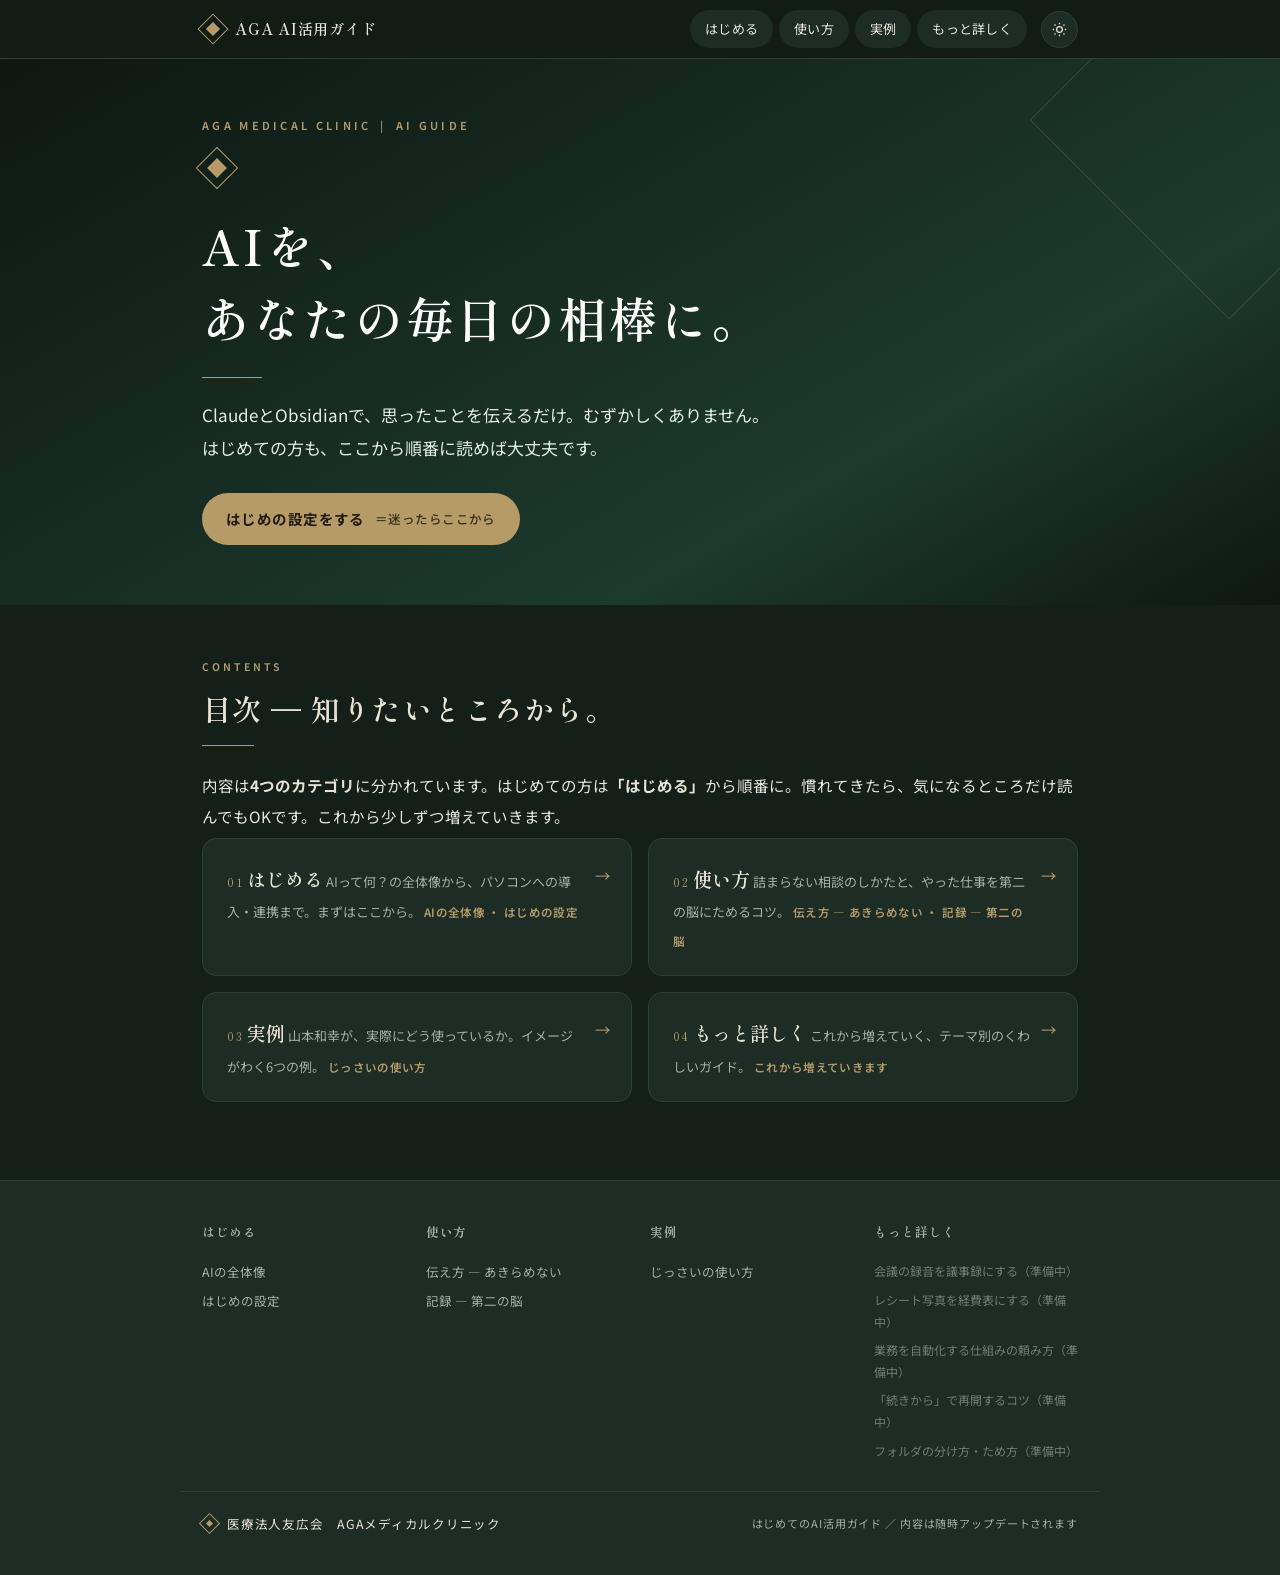
==== commit 8e9417a7: "配色: 既定を黒×緑(ダーク)に＋ダーク/ライト切替ボタン(選択を記憶)" ====
--- a/index.html
+++ b/index.html
@@ -1,6 +1,7 @@
 <!DOCTYPE html>
 <html lang="ja">
 <head>
+<script>(function(){try{var t=localStorage.getItem('aga-theme');if(t!=='light'&&t!=='dark')t='dark';document.documentElement.setAttribute('data-theme',t);}catch(e){document.documentElement.setAttribute('data-theme','dark');}})();</script>
 <meta charset="UTF-8">
 <meta name="viewport" content="width=device-width, initial-scale=1.0">
 <title>AGA AI活用ガイド — はじめてのAI活用</title>
@@ -14,8 +15,12 @@
 </head>
 <body><header class="sitenav"><div class="inner">
   <a class="brand" href="./"><span class="mk"></span><span class="bt">AGA AI活用ガイド</span></a>
-  <button class="navtoggle" aria-label="メニューを開閉" onclick="this.nextElementSibling.classList.toggle('open')"><span class="bar"></span>メニュー</button>
   <nav class="links"><a href="./start/">はじめる</a><a href="./basics/">使い方</a><a href="./examples/">実例</a><a href="./topics/">もっと詳しく</a></nav>
+  <button class="themebtn" onclick="AGAtheme()" aria-label="配色（ダーク／ライト）を切り替え" title="配色を切り替え">
+    <svg class="ic-sun" width="17" height="17" viewBox="0 0 24 24" fill="none" stroke="currentColor" stroke-width="1.8"><circle cx="12" cy="12" r="4"/><path d="M12 2.5v2M12 19.5v2M2.5 12h2M19.5 12h2M5 5l1.4 1.4M17.6 17.6l1.4 1.4M19 5l-1.4 1.4M6.4 17.6 5 19"/></svg>
+    <svg class="ic-moon" width="16" height="16" viewBox="0 0 24 24" fill="none" stroke="currentColor" stroke-width="1.8"><path d="M21 12.8A8.5 8.5 0 1 1 11.2 3a6.6 6.6 0 0 0 9.8 9.8z"/></svg>
+  </button>
+  <button class="navtoggle" aria-label="メニューを開閉" onclick="document.querySelector('.sitenav .links').classList.toggle('open')"><span class="bar"></span>メニュー</button>
   </div></header><section class="home-hero"><div class="inner">
       <div class="eyebrow">AGA MEDICAL CLINIC<span>|</span>AI GUIDE</div>
       <div class="mk2"></div>
@@ -62,6 +67,7 @@
     <div class="fn">はじめてのAI活用ガイド ／ 内容は随時アップデートされます</div>
   </div>
 </footer><script>
+function AGAtheme(){var h=document.documentElement;var n=h.getAttribute('data-theme')==='dark'?'light':'dark';h.setAttribute('data-theme',n);try{localStorage.setItem('aga-theme',n);}catch(e){}}
 document.querySelectorAll('.sitenav .links a').forEach(function(a){a.addEventListener('click',function(){var l=a.closest('.links');if(l)l.classList.remove('open');});});
 </script>
 </body></html>
--- a/assets/site.css
+++ b/assets/site.css
@@ -7,18 +7,25 @@
 .sitenav{position:sticky;top:0;z-index:60;background:var(--nav-bg);
   -webkit-backdrop-filter:blur(9px);backdrop-filter:blur(9px);border-bottom:1px solid var(--hairline)}
 .sitenav .inner{max-width:var(--maxw);margin:0 auto;padding:0 22px;height:58px;display:flex;align-items:center;gap:14px}
-.sitenav .brand{display:flex;align-items:center;gap:11px;text-decoration:none;flex:0 0 auto}
+.sitenav .brand{display:flex;align-items:center;gap:11px;text-decoration:none;flex:0 0 auto;margin-right:auto}
 .sitenav .brand .mk{width:22px;height:22px;border:1.5px solid var(--gold);transform:rotate(45deg);position:relative;flex:0 0 auto}
 .sitenav .brand .mk::after{content:"";position:absolute;inset:5px;background:var(--gold)}
 .sitenav .brand .bt{font-family:var(--serif);font-weight:600;font-size:15px;color:var(--heading);letter-spacing:.05em;white-space:nowrap}
-.sitenav .links{margin-left:auto;display:flex;gap:6px;align-items:center}
+.sitenav .links{display:flex;gap:6px;align-items:center}
 .sitenav .links a{font-size:13px;color:var(--text);text-decoration:none;border:1px solid transparent;border-radius:999px;padding:6px 14px;letter-spacing:.02em;white-space:nowrap;transition:border-color .15s,background .15s,color .15s}
 .sitenav .links a:hover{border-color:var(--gold)}
 .sitenav .links a.active{background:var(--forest);color:#fff}
-.navtoggle{display:none;margin-left:auto;align-items:center;gap:8px;background:none;border:1px solid var(--hairline);border-radius:9px;padding:7px 12px;color:var(--heading);font-size:13px;font-family:var(--sans);cursor:pointer}
+.navtoggle{display:none;align-items:center;gap:8px;background:none;border:1px solid var(--hairline);border-radius:9px;padding:7px 12px;color:var(--heading);font-size:13px;font-family:var(--sans);cursor:pointer}
 .navtoggle .bar{display:block;width:16px;height:2px;background:currentColor;position:relative}
 .navtoggle .bar::before,.navtoggle .bar::after{content:"";position:absolute;left:0;width:16px;height:2px;background:currentColor}
 .navtoggle .bar::before{top:-5px}.navtoggle .bar::after{top:5px}
+/* 配色切替ボタン（ダーク⇄ライト・選択は記憶） */
+.themebtn{flex:0 0 auto;display:inline-flex;align-items:center;justify-content:center;width:37px;height:37px;background:var(--card);border:1px solid var(--hairline);border-radius:999px;color:var(--heading);cursor:pointer;transition:border-color .15s,color .15s,background .15s}
+.themebtn:hover{border-color:var(--gold);color:var(--gold)}
+.themebtn .ic-sun{display:none}
+.themebtn .ic-moon{display:inline-flex}
+:root[data-theme="dark"] .themebtn .ic-sun{display:inline-flex}
+:root[data-theme="dark"] .themebtn .ic-moon{display:none}
 @media (max-width:720px){
   .sitenav .links{position:absolute;left:0;right:0;top:58px;flex-direction:column;gap:0;align-items:stretch;
     background:var(--bg);border-bottom:1px solid var(--hairline);padding:4px 22px 12px;display:none;box-shadow:0 12px 24px rgba(0,0,0,.08)}
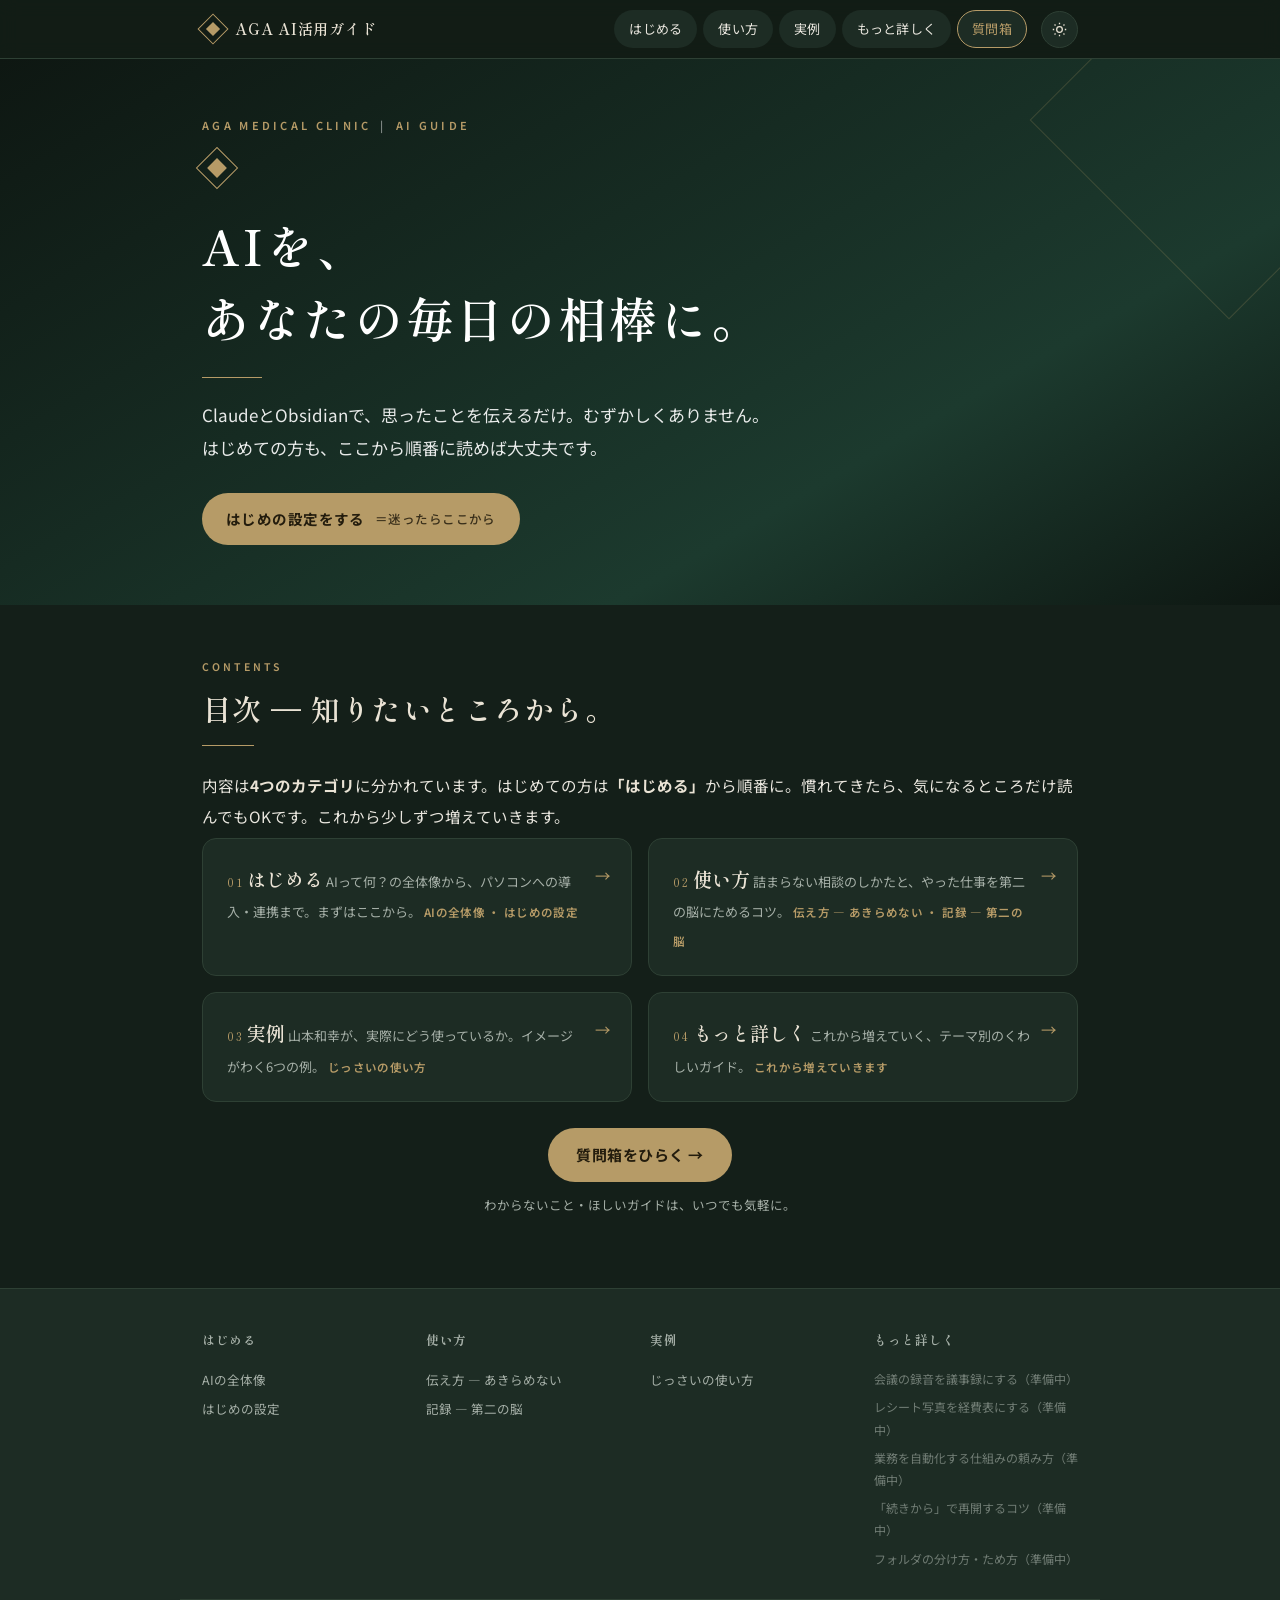
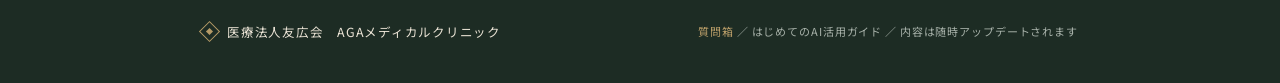
==== commit 5405f727: "質問箱を公開: /contact/(種類/内容/お名前)＋ナビ導線・Web3Formsでk.yamamoto@へ配送" ====
--- a/index.html
+++ b/index.html
@@ -15,7 +15,7 @@
 </head>
 <body><header class="sitenav"><div class="inner">
   <a class="brand" href="./"><span class="mk"></span><span class="bt">AGA AI活用ガイド</span></a>
-  <nav class="links"><a href="./start/">はじめる</a><a href="./basics/">使い方</a><a href="./examples/">実例</a><a href="./topics/">もっと詳しく</a></nav>
+  <nav class="links"><a href="./start/">はじめる</a><a href="./basics/">使い方</a><a href="./examples/">実例</a><a href="./topics/">もっと詳しく</a><a href="./contact/" class="ask">質問箱</a></nav>
   <button class="themebtn" onclick="AGAtheme()" aria-label="配色（ダーク／ライト）を切り替え" title="配色を切り替え">
     <svg class="ic-sun" width="17" height="17" viewBox="0 0 24 24" fill="none" stroke="currentColor" stroke-width="1.8"><circle cx="12" cy="12" r="4"/><path d="M12 2.5v2M12 19.5v2M2.5 12h2M19.5 12h2M5 5l1.4 1.4M17.6 17.6l1.4 1.4M19 5l-1.4 1.4M6.4 17.6 5 19"/></svg>
     <svg class="ic-moon" width="16" height="16" viewBox="0 0 24 24" fill="none" stroke="currentColor" stroke-width="1.8"><path d="M21 12.8A8.5 8.5 0 1 1 11.2 3a6.6 6.6 0 0 0 9.8 9.8z"/></svg>
@@ -59,12 +59,16 @@
     <span class="cdesc">これから増えていく、テーマ別のくわしいガイド。</span>
     <span class="cpages">これから増えていきます</span>
   </a></div>
+        <div style="margin-top:24px;text-align:center">
+          <a class="qsubmit" href="./contact/" style="text-decoration:none">質問箱をひらく →</a>
+          <div style="font-size:12.5px;color:var(--text-soft);margin-top:11px">わからないこと・ほしいガイドは、いつでも気軽に。</div>
+        </div>
       </section>
     </main><footer class="sitemapf">
   <div class="cols"><div class="col"><h4><a href="./start/">はじめる</a></h4><a href="./start/overview/">AIの全体像</a><a href="./start/setup/">はじめの設定</a></div><div class="col"><h4><a href="./basics/">使い方</a></h4><a href="./basics/talk/">伝え方 — あきらめない</a><a href="./basics/record/">記録 — 第二の脳</a></div><div class="col"><h4><a href="./examples/">実例</a></h4><a href="./examples/cases/">じっさいの使い方</a></div><div class="col"><h4><a href="./topics/">もっと詳しく</a></h4><span class="dim">会議の録音を議事録にする（準備中）</span><span class="dim">レシート写真を経費表にする（準備中）</span><span class="dim">業務を自動化する仕組みの頼み方（準備中）</span><span class="dim">「続きから」で再開するコツ（準備中）</span><span class="dim">フォルダの分け方・ため方（準備中）</span></div></div>
   <div class="fbottom">
     <div class="fb"><span class="fm"></span>医療法人友広会　AGAメディカルクリニック</div>
-    <div class="fn">はじめてのAI活用ガイド ／ 内容は随時アップデートされます</div>
+    <div class="fn"><a href="./contact/" style="color:var(--gold);text-decoration:none">質問箱</a> ／ はじめてのAI活用ガイド ／ 内容は随時アップデートされます</div>
   </div>
 </footer><script>
 function AGAtheme(){var h=document.documentElement;var n=h.getAttribute('data-theme')==='dark'?'light':'dark';h.setAttribute('data-theme',n);try{localStorage.setItem('aga-theme',n);}catch(e){}}
--- a/assets/site.css
+++ b/assets/site.css
@@ -117,3 +117,30 @@
   .sitemapf .cols{grid-template-columns:1fr 1fr}
   .pagenav a{flex:1 1 100%}
 }
+
+/* ---- ナビの「質問箱」リンク（アクション強調） ---- */
+.sitenav .links a.ask{border-color:var(--gold);color:var(--gold)}
+.sitenav .links a.ask.active,.sitenav .links a.ask:hover{background:var(--gold);color:#231c0d;border-color:var(--gold)}
+@media (max-width:720px){ .sitenav .links a.ask,.sitenav .links a.ask.active{background:none;color:var(--gold);border:none} }
+
+/* ---- 質問箱フォーム ---- */
+.qform{background:var(--card);border:1px solid var(--hairline);border-radius:14px;padding:24px 24px 26px;margin:6px 0 8px}
+.qfield{margin-bottom:18px}
+.qlabel{display:block;font-size:13.5px;font-weight:700;color:var(--heading);margin-bottom:8px;letter-spacing:.02em}
+.qlabel .req{color:var(--gold);font-size:11px;margin-left:7px;font-weight:600;letter-spacing:.06em}
+.qhint{font-size:12px;color:var(--text-soft);margin-top:7px;line-height:1.6}
+.qform select,.qform input[type=text],.qform textarea{width:100%;font-family:var(--sans);font-size:15px;color:var(--text);background:var(--bg);border:1px solid var(--hairline);border-radius:9px;padding:12px 14px;transition:border-color .15s}
+.qform select:focus,.qform input[type=text]:focus,.qform textarea:focus{outline:none;border-color:var(--gold)}
+.qform textarea{min-height:150px;resize:vertical;line-height:1.75}
+.qform select{appearance:none;-webkit-appearance:none;cursor:pointer;background-image:url("data:image/svg+xml,%3Csvg xmlns='http://www.w3.org/2000/svg' viewBox='0 0 24 24' fill='none' stroke='%23B69B67' stroke-width='2'%3E%3Cpath d='M6 9l6 6 6-6'/%3E%3C/svg%3E");background-repeat:no-repeat;background-position:right 14px center;background-size:16px;padding-right:42px}
+.qform .hp{position:absolute!important;left:-9999px!important;width:1px;height:1px;opacity:0}
+.qsubmit{display:inline-flex;align-items:center;gap:8px;background:var(--gold);color:#231c0d;font-weight:700;font-size:15px;letter-spacing:.03em;padding:13px 28px;border:none;border-radius:999px;cursor:pointer;transition:filter .15s,transform .15s;margin-top:2px}
+.qsubmit:hover{filter:brightness(1.06);transform:translateY(-1px)}
+.qsubmit:disabled{opacity:.6;cursor:default;transform:none;filter:none}
+.qnote{font-size:12px;color:var(--text-soft);line-height:1.75;margin-top:16px}
+.qnote b{color:var(--heading)}
+.qerr{display:none;color:var(--alert);font-size:13px;font-weight:600;margin-top:12px}
+.qerr.show{display:block}
+.qok{display:none;background:var(--point-bg);color:var(--point-ink);border:1px solid var(--hairline);border-radius:14px;padding:22px 24px;font-size:14.5px;line-height:1.85;margin:6px 0}
+.qok.show{display:block}
+.qok b{color:var(--heading)}
